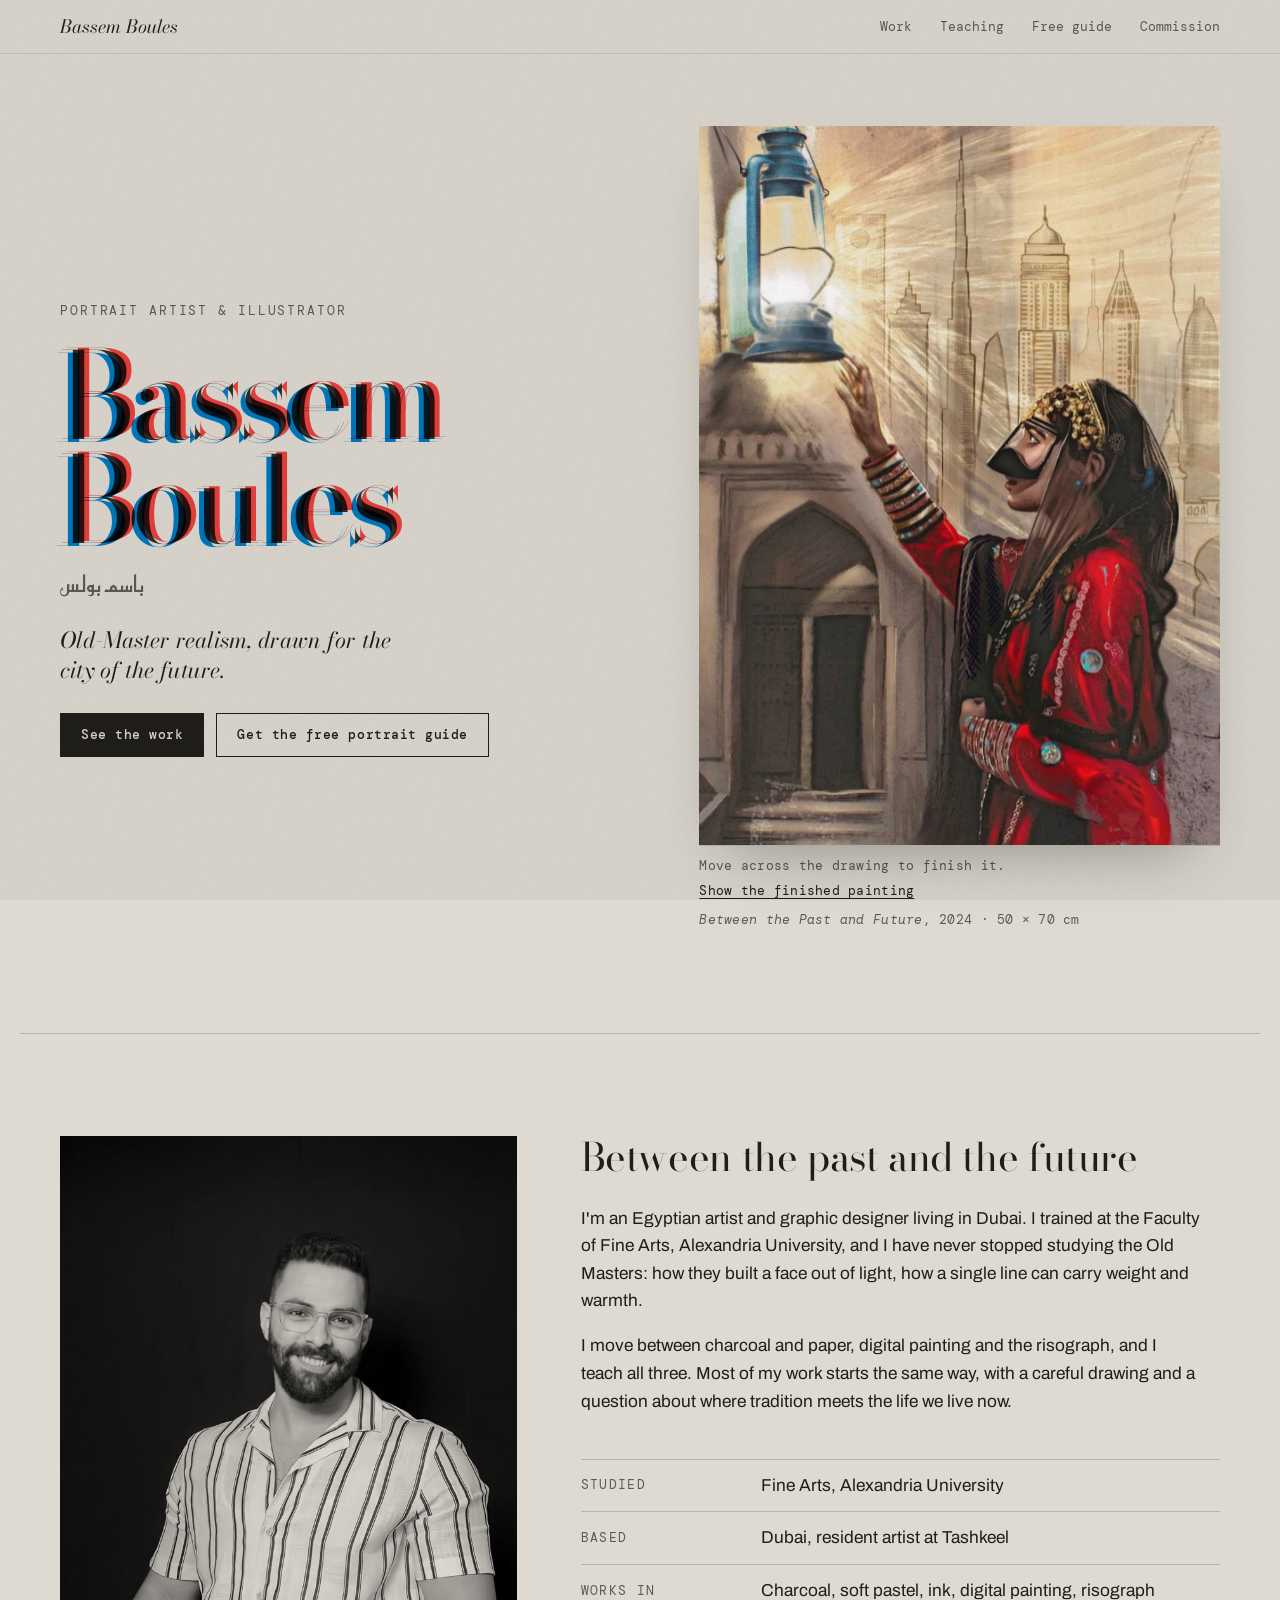
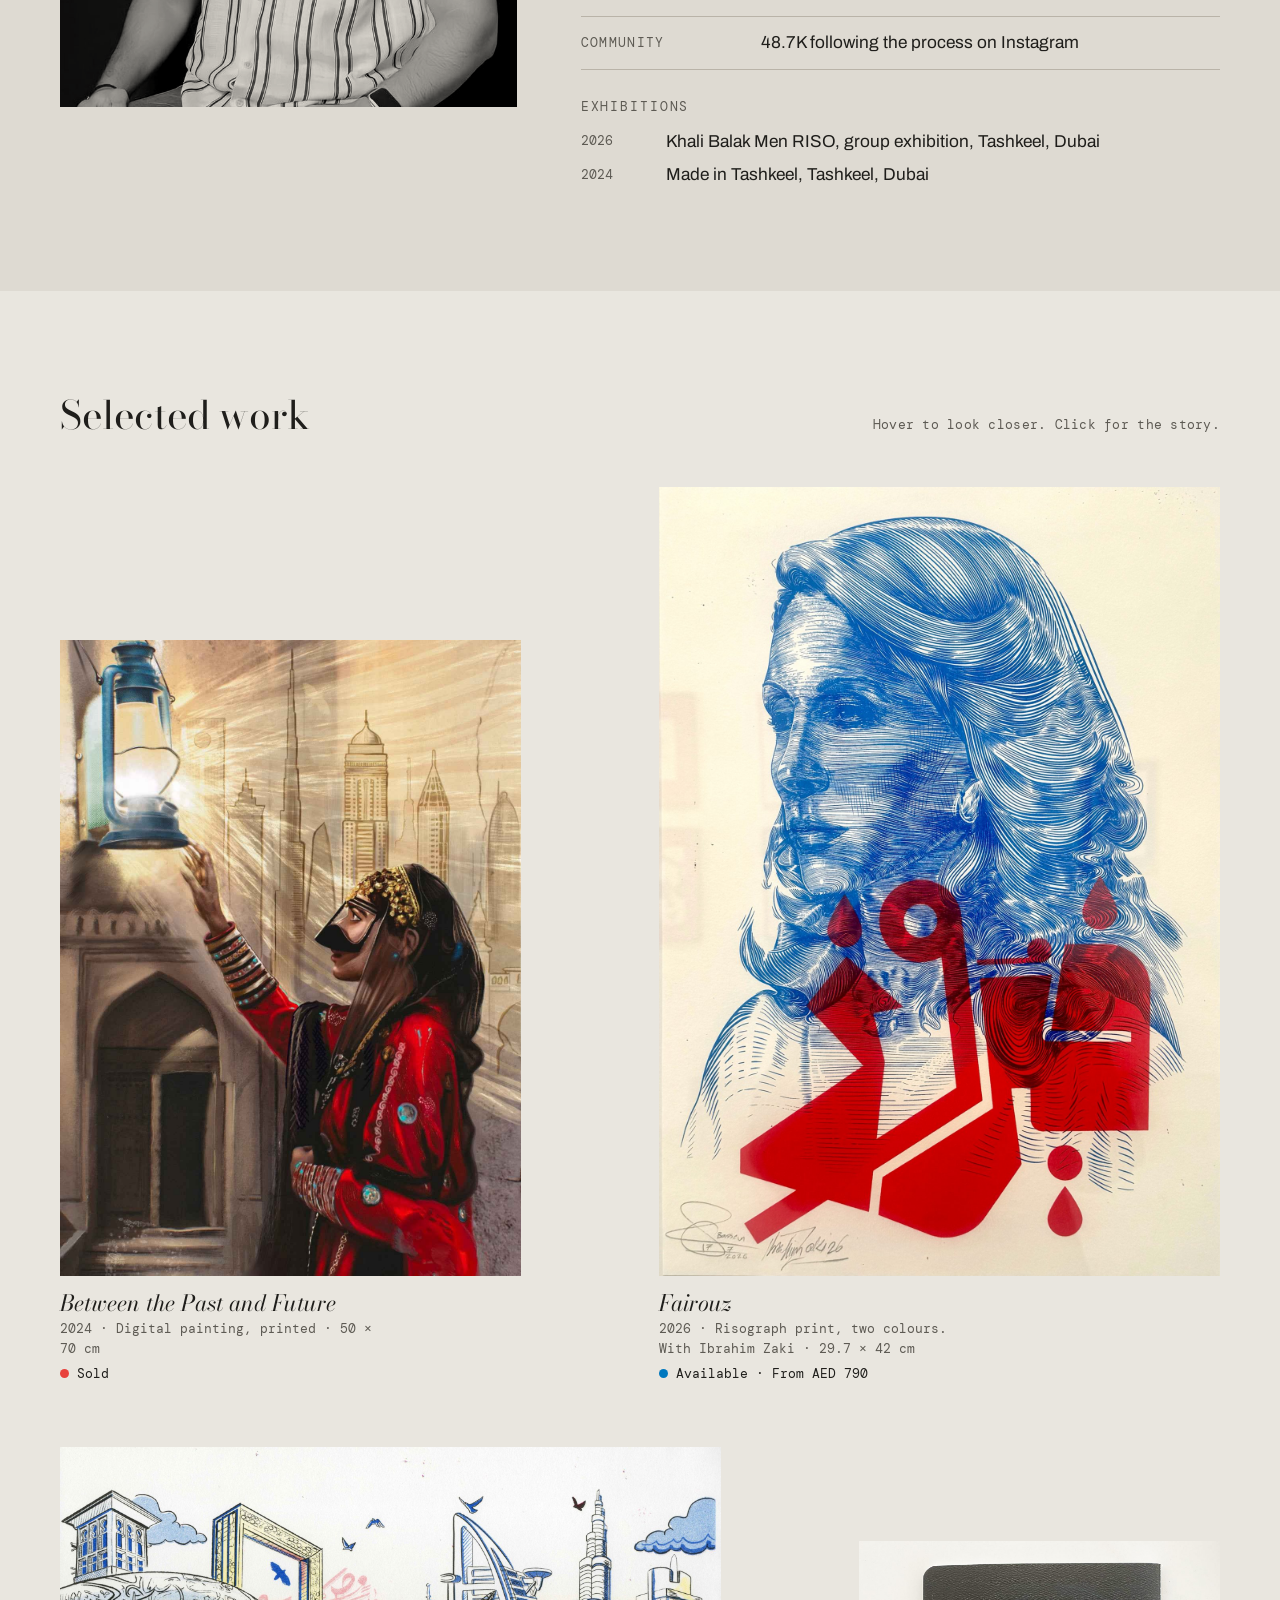
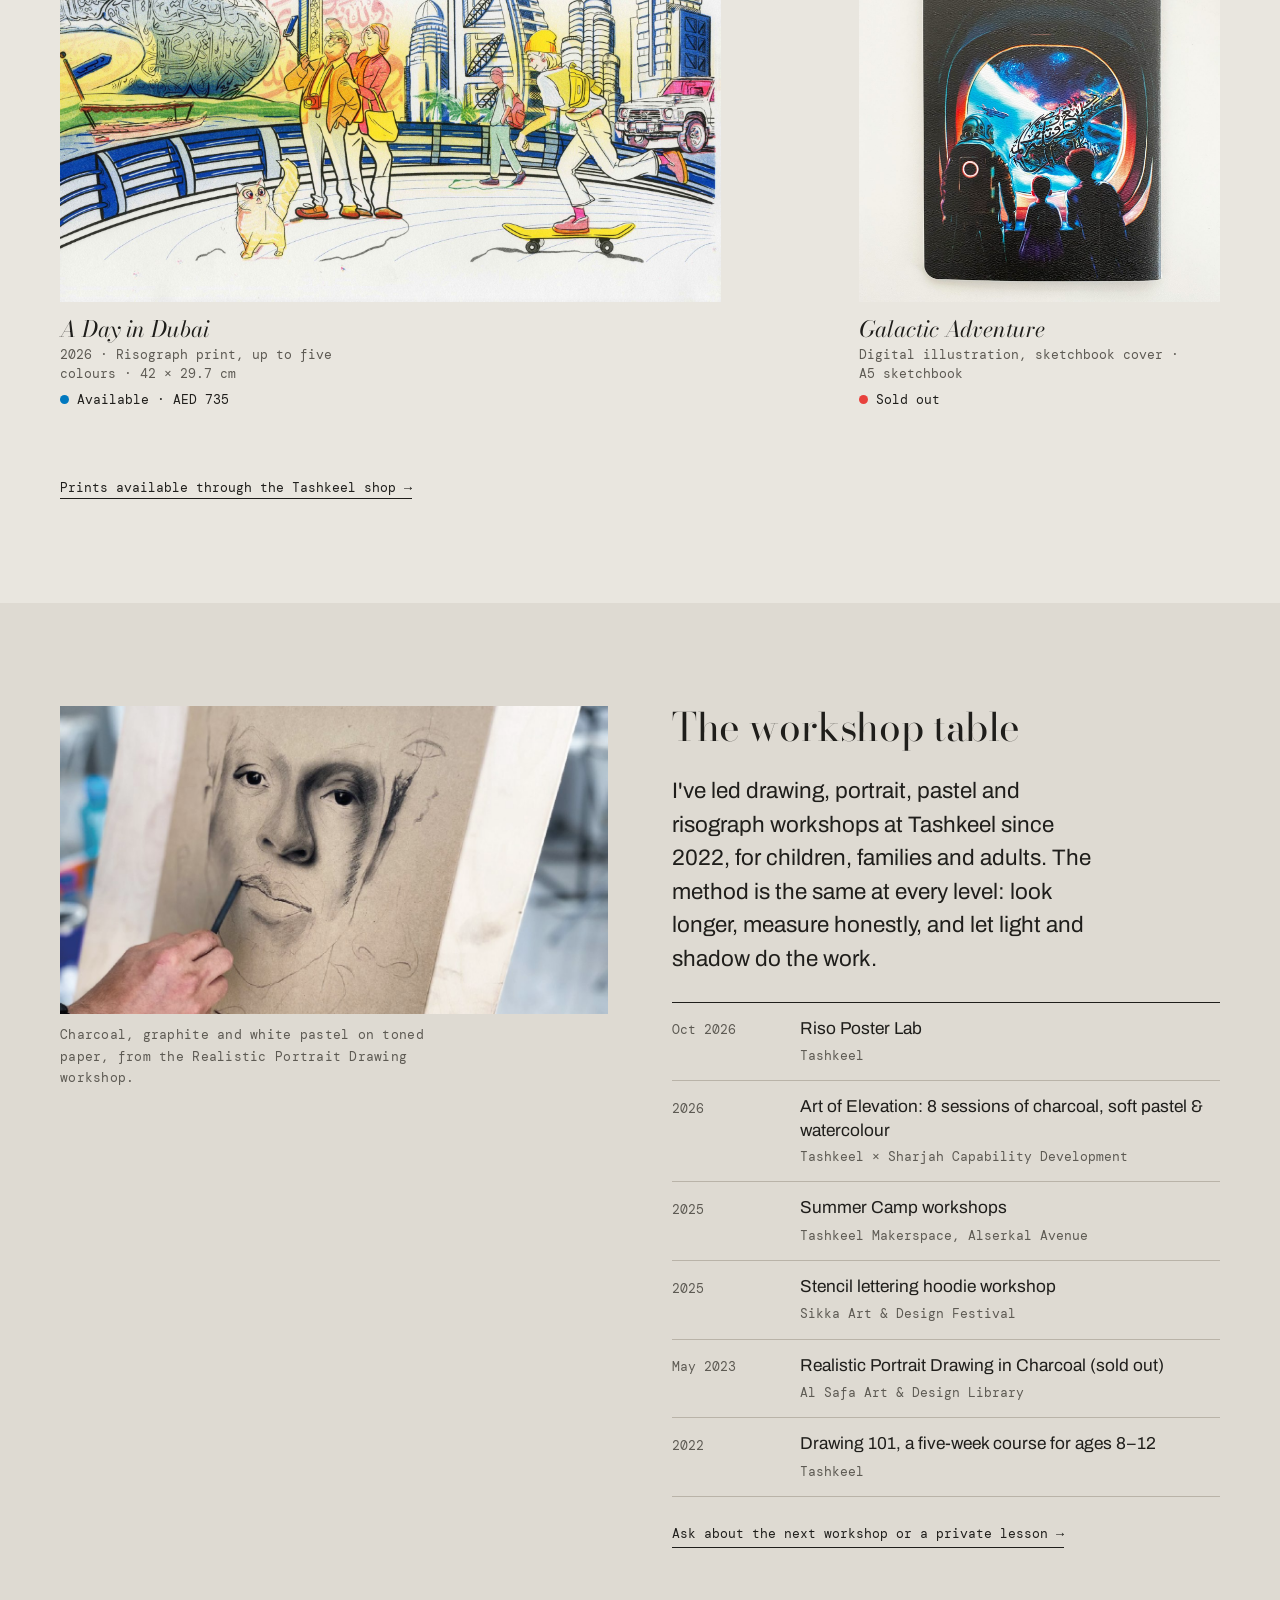
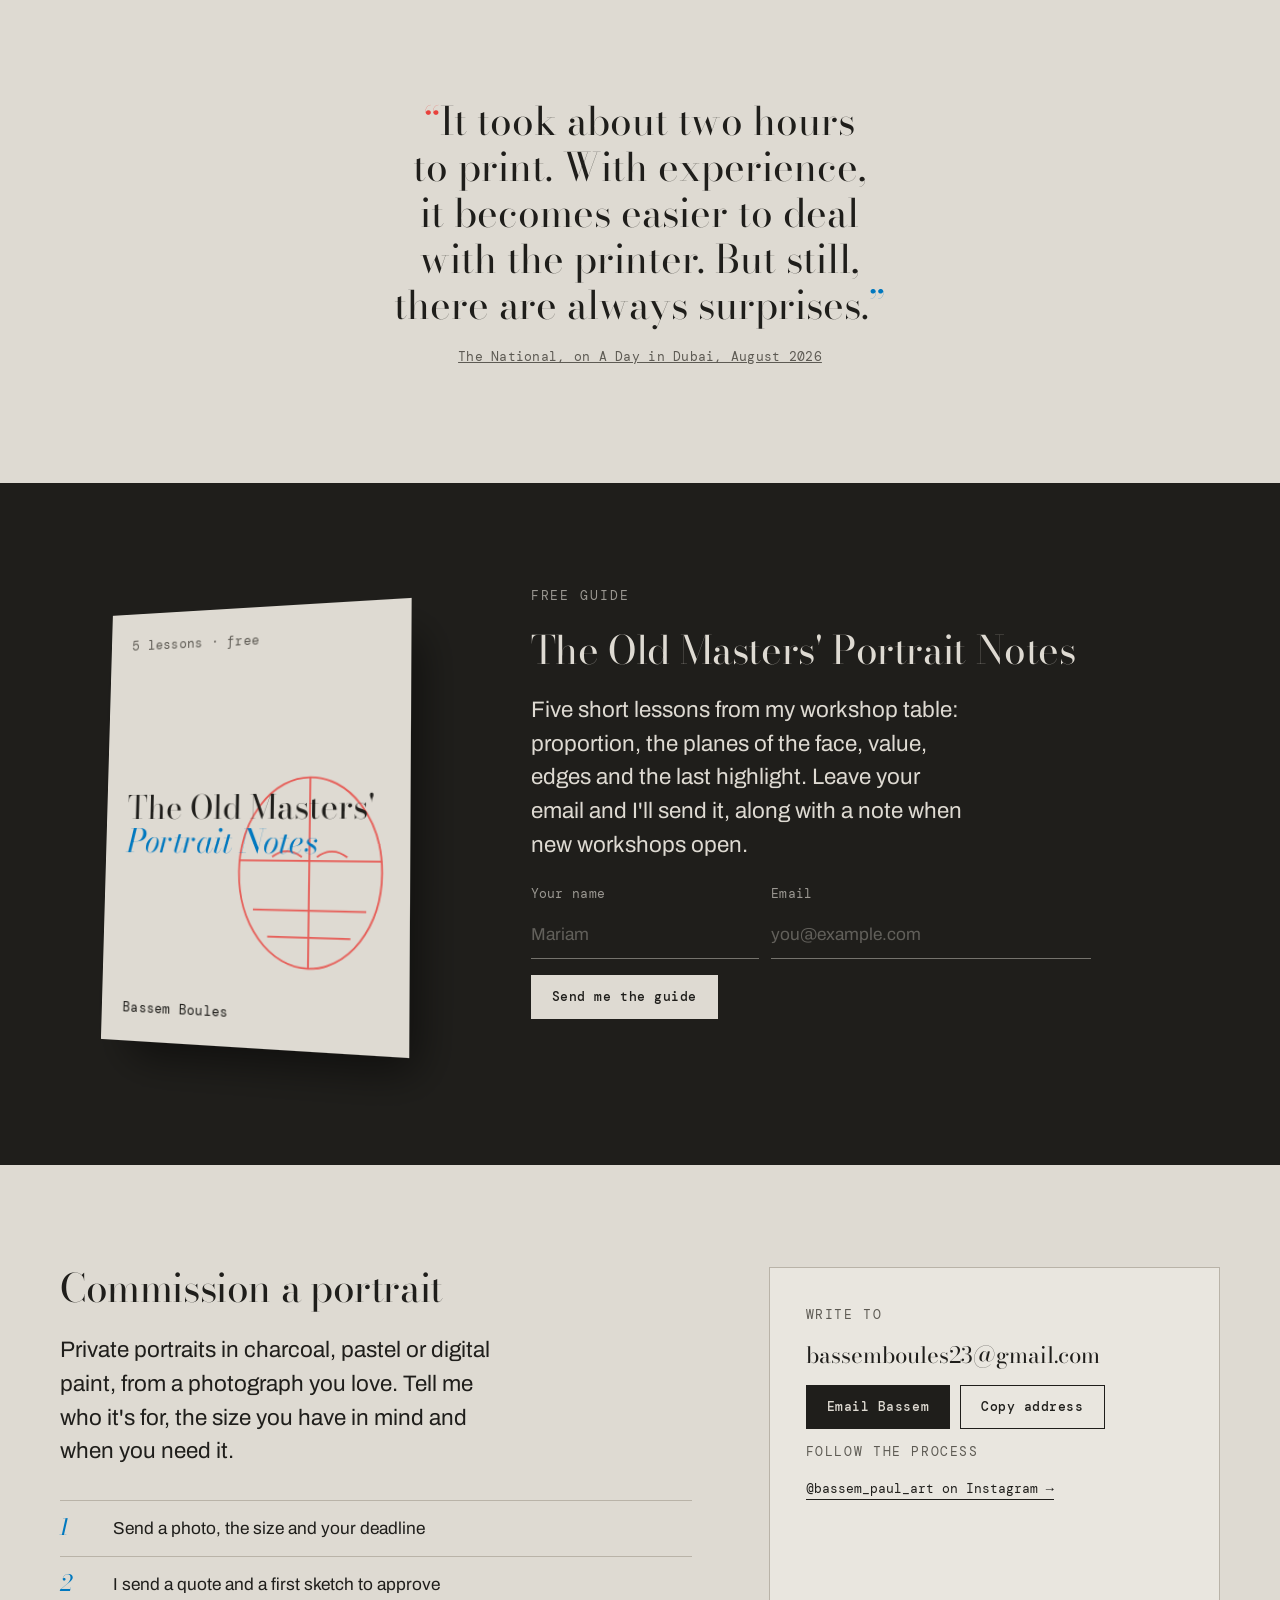
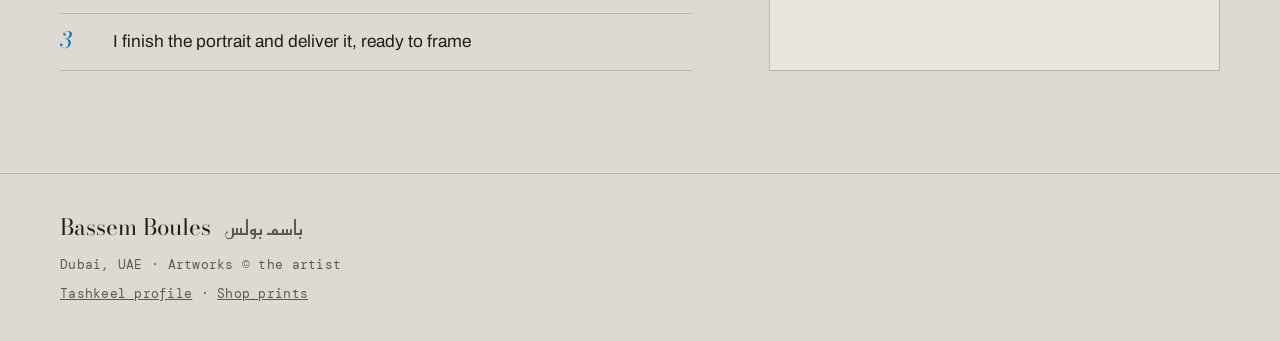
==== index.html @ 608a025c "Build Bassem Boules portfolio site Static portfolio, lead magnet and commissions site for the artist" ====
<!doctype html>
<html lang="en">
<head>
<meta charset="utf-8">
<meta name="viewport" content="width=device-width, initial-scale=1, viewport-fit=cover">
<title>Bassem Boules</title>
<meta name="claude:viewport-fit-sides" content="cover">
<meta name="description" content="Bassem Boules is an Egyptian portrait artist and illustrator in Dubai, working in charcoal, digital painting and risograph, and teaching at Tashkeel.">
<meta property="og:title" content="Bassem Boules, portrait artist & illustrator">
<meta property="og:description" content="Old-Master realism, drawn for the city of the future. Works, workshops, commissions and a free portrait guide.">
<meta property="og:image" content="assets/img/og.jpg">
<meta property="og:type" content="website">
<meta name="twitter:card" content="summary_large_image">
<link rel="icon" href="data:image/svg+xml,%3Csvg xmlns='http://www.w3.org/2000/svg' viewBox='0 0 32 32'%3E%3Ccircle cx='13' cy='16' r='9' fill='%230078bf' fill-opacity='.85'/%3E%3Ccircle cx='19' cy='16' r='9' fill='%23e8413c' fill-opacity='.85'/%3E%3C/svg%3E">
<link rel="preconnect" href="https://fonts.googleapis.com">
<link rel="preconnect" href="https://fonts.gstatic.com" crossorigin>
<link rel="stylesheet" href="https://fonts.googleapis.com/css2?family=Archivo:wght@400;500;600&family=Bodoni+Moda:ital,opsz,wght@0,6..96,400;0,6..96,500;1,6..96,400;1,6..96,500&family=DM+Mono:wght@400;500&family=Reem+Kufi:wght@500&display=swap">
<link rel="stylesheet" href="css/site.css">
</head>
<body>

<header class="bar">
  <div class="bar__in">
    <a class="bar__name" href="#top">Bassem Boules</a>
    <nav class="bar__nav" aria-label="Sections">
      <a href="#work">Work</a>
      <a href="#teaching">Teaching</a>
      <a href="#guide">Free guide</a>
      <a href="#contact">Commission</a>
    </nav>
  </div>
</header>

<main id="top">

  <!-- HERO: the drawing finishes itself under your hand -->
  <section class="hero wrap">
    <div class="hero__text">
      <p class="eyebrow" data-bind="tagline">Portrait artist &amp; illustrator</p>
      <h1 class="riso" id="riso-name">
        <span class="riso__layer riso__layer--blue" aria-hidden="true">Bassem<br>Boules</span>
        <span class="riso__layer riso__layer--red" aria-hidden="true">Bassem<br>Boules</span>
        <span class="riso__key">Bassem<br>Boules</span>
      </h1>
      <p class="hero__ar" lang="ar" dir="rtl" data-bind="nameArabic">باسم بولس</p>
      <p class="hero__line" data-bind="heroLine">Old-Master realism, drawn for the city of the future.</p>
      <div class="hero__actions">
        <a class="btn btn--ink" href="#work">See the work</a>
        <a class="btn btn--line" href="#guide">Get the free portrait guide</a>
      </div>
    </div>

    <figure class="hero__art">
      <div class="reveal" id="reveal">
        <img class="reveal__base" src="assets/img/hero-sketch.jpg" alt="Between the Past and Future by Bassem Boules: a woman in a red kandora reaches for a lantern in front of the Dubai skyline." width="1170" height="1614">
        <canvas class="reveal__canvas" id="reveal-canvas" aria-hidden="true"></canvas>
      </div>
      <figcaption class="hero__cap">
        <span class="mono" data-bind="heroNote">Move across the drawing to finish it.</span>
        <button class="linkbtn mono" id="reveal-toggle" type="button" aria-pressed="false">Show the finished painting</button>
      </figcaption>
      <p class="hero__label mono"><em>Between the Past and Future</em>, 2024 · 50 × 70 cm</p>
    </figure>
  </section>

  <!-- ABOUT -->
  <section class="about wrap" id="about">
    <div class="about__portrait">
      <img id="about-portrait" src="assets/img/bassem.jpg" alt="Portrait photograph of Bassem Boules" width="900" height="900" loading="lazy">
    </div>
    <div class="about__body">
      <h2 class="h2" id="about-title">Between the past and the future</h2>
      <div class="prose" id="about-text"></div>
      <dl class="facts" id="about-facts"></dl>
      <div class="shows" id="about-shows"></div>
    </div>
  </section>

  <!-- WORK: an exhibition wall with museum labels -->
  <section class="work" id="work">
    <div class="wrap">
      <div class="sechead">
        <h2 class="h2">Selected work</h2>
        <p class="sechead__note mono">Hover to look closer. Click for the story.</p>
      </div>
      <div class="wall" id="wall"></div>
      <p class="work__more"><a class="arrowlink" id="shop-link" href="https://shop.tashkeel.org/collections/bassem-boules" target="_blank" rel="noopener">Prints available through the Tashkeel shop</a></p>
    </div>
  </section>

  <!-- TEACHING -->
  <section class="teaching wrap" id="teaching">
    <figure class="teaching__img">
      <img id="teach-img" src="assets/img/charcoal-process.jpg" alt="Bassem's hand drawing a charcoal portrait on toned paper" width="1200" height="675" loading="lazy">
      <figcaption class="mono" id="teach-cap"></figcaption>
    </figure>
    <div class="teaching__body">
      <h2 class="h2" id="teach-title">The workshop table</h2>
      <p class="lede" id="teach-text"></p>
      <ol class="ledger" id="ledger" reversed></ol>
      <a class="arrowlink" id="teach-cta" href="#contact">Ask about the next workshop</a>
    </div>
  </section>

  <!-- PRESS -->
  <section class="press wrap" id="press"></section>

  <!-- LEAD MAGNET -->
  <section class="guide" id="guide">
    <div class="wrap guide__in">
      <div class="guide__cover" aria-hidden="true">
        <div class="cover">
          <span class="cover__eyebrow mono">5 lessons · free</span>
          <span class="cover__title">The Old Masters'<br><em>Portrait Notes</em></span>
          <span class="cover__by mono">Bassem Boules</span>
          <svg class="cover__face" viewBox="0 0 120 150" fill="none" stroke="currentColor" stroke-width="1">
            <ellipse cx="60" cy="72" rx="38" ry="50"/>
            <line x1="22" y1="66" x2="98" y2="66"/>
            <line x1="60" y1="22" x2="60" y2="122"/>
            <line x1="30" y1="92" x2="90" y2="92"/>
            <line x1="38" y1="106" x2="82" y2="106"/>
            <path d="M40 64 q8 -6 16 0 M64 64 q8 -6 16 0"/>
          </svg>
        </div>
      </div>
      <div class="guide__body">
        <p class="eyebrow" id="guide-eyebrow">Free guide</p>
        <h2 class="h2" id="guide-title">The Old Masters' Portrait Notes</h2>
        <p class="lede" id="guide-text"></p>
        <form class="form" id="guide-form" novalidate>
          <div class="form__row">
            <label class="field">
              <span class="field__label mono">Your name</span>
              <input id="lead-name" name="name" type="text" autocomplete="given-name" placeholder="Mariam">
            </label>
            <label class="field">
              <span class="field__label mono">Email</span>
              <input id="lead-email" name="email" type="email" autocomplete="email" required placeholder="you@example.com">
            </label>
          </div>
          <button class="btn btn--ink" id="guide-button" type="submit">Send me the guide</button>
          <p class="form__msg" id="guide-msg" role="status" aria-live="polite"></p>
        </form>
      </div>
    </div>
  </section>

  <!-- COMMISSION + CONTACT -->
  <section class="contact wrap" id="contact">
    <div class="contact__main">
      <h2 class="h2" id="com-title">Commission a portrait</h2>
      <p class="lede" id="com-text"></p>
      <ol class="steps" id="com-steps"></ol>
    </div>
    <div class="contact__card">
      <p class="mono contact__label">Write to</p>
      <p class="contact__email"><span id="email-text">bassemboules23@gmail.com</span></p>
      <div class="contact__actions">
        <a class="btn btn--ink" id="email-link" href="mailto:bassemboules23@gmail.com">Email Bassem</a>
        <button class="btn btn--line" id="copy-email" type="button">Copy address</button>
      </div>
      <p class="mono contact__label">Follow the process</p>
      <p><a class="arrowlink" id="ig-link" href="https://www.instagram.com/bassem_paul_art/" target="_blank" rel="noopener">@bassem_paul_art on Instagram</a></p>
    </div>
  </section>
</main>

<footer class="foot">
  <div class="wrap foot__in">
    <p class="foot__name"><span>Bassem Boules</span> <span lang="ar" dir="rtl" class="foot__ar" data-bind="nameArabic">باسم بولس</span></p>
    <p class="mono foot__meta"><span data-bind="location">Dubai, UAE</span> · Artworks © the artist</p>
    <p class="mono foot__links"><a id="foot-tashkeel" href="https://tashkeel.org/artists/bassem-boules" target="_blank" rel="noopener">Tashkeel profile</a> · <a id="foot-shop" href="https://shop.tashkeel.org/collections/bassem-boules" target="_blank" rel="noopener">Shop prints</a></p>
  </div>
</footer>

<!-- Artwork viewer -->
<dialog class="viewer" id="viewer" aria-labelledby="viewer-title">
  <div class="viewer__in">
    <div class="viewer__img"><img id="viewer-img" src="" alt=""></div>
    <div class="viewer__text">
      <button class="viewer__close mono" id="viewer-close" type="button" aria-label="Close">Close ✕</button>
      <h3 class="viewer__title" id="viewer-title"></h3>
      <p class="mono viewer__meta" id="viewer-meta"></p>
      <p class="viewer__story" id="viewer-story"></p>
      <p class="viewer__status mono" id="viewer-status"></p>
      <a class="btn btn--ink" id="viewer-link" href="#" target="_blank" rel="noopener">View at Tashkeel</a>
    </div>
  </div>
</dialog>

<div class="loupe" id="loupe" aria-hidden="true"></div>

<script src="js/site.js"></script>
</body>
</html>
---- css/site.css ----
/* Layout: one quiet column of toned paper; the hero drawing and the riso-printed name carry all the drama. */
:root {
  /* Toned grey drawing paper, charcoal, and two riso inks (Riso Blue + Bright Red) */
  --paper: #dedad2;
  --paper-2: #e9e6df;
  --paper-3: #cfcac0;
  --ink: #1f1e1b;
  --ink-soft: #5d5a53;
  --rule: #b9b3a8;
  --blue: #0078bf;
  --red: #e8413c;
  --ink-blend: multiply;

  --f-display: "Bodoni Moda", "Didot", "Bodoni 72", Georgia, serif;
  --f-body: "Archivo", "Helvetica Neue", Arial, sans-serif;
  --f-mono: "DM Mono", ui-monospace, "SFMono-Regular", Menlo, monospace;
  --f-arabic: "Reem Kufi", "Geeza Pro", "Noto Kufi Arabic", sans-serif;

  --s-1: clamp(0.78rem, 0.76rem + 0.1vw, 0.84rem);
  --s0: clamp(1rem, 0.97rem + 0.15vw, 1.08rem);
  --s1: clamp(1.2rem, 1.1rem + 0.4vw, 1.4rem);
  --s2: clamp(1.7rem, 1.4rem + 1.3vw, 2.5rem);
  --s3: clamp(3.4rem, 2rem + 6.8vw, 8.4rem);

  --max: 1240px;
  --grain: url("data:image/svg+xml,%3Csvg xmlns='http://www.w3.org/2000/svg' width='160' height='160'%3E%3Cfilter id='n'%3E%3CfeTurbulence type='fractalNoise' baseFrequency='.9' numOctaves='3' stitchTiles='stitch'/%3E%3CfeColorMatrix values='0 0 0 0 0 0 0 0 0 0 0 0 0 0 0 0 0 0 .5 0'/%3E%3C/filter%3E%3Crect width='100%25' height='100%25' filter='url(%23n)'/%3E%3C/svg%3E");
}
@media (prefers-color-scheme: dark) {
  :root:not([data-theme="light"]) {
    --paper: #1d1c1a; --paper-2: #262522; --paper-3: #302e2a;
    --ink: #ece7dd; --ink-soft: #a49e93; --rule: #45423c;
    --blue: #3f9fe0; --red: #ff5d52; --ink-blend: screen;
    color-scheme: dark;
  }
}
:root[data-theme="dark"] {
  --paper: #1d1c1a; --paper-2: #262522; --paper-3: #302e2a;
  --ink: #ece7dd; --ink-soft: #a49e93; --rule: #45423c;
  --blue: #3f9fe0; --red: #ff5d52; --ink-blend: screen;
  color-scheme: dark;
}

*, *::before, *::after { box-sizing: border-box; }
html { scroll-behavior: smooth; -webkit-text-size-adjust: 100%; }
@media (prefers-reduced-motion: reduce) { html { scroll-behavior: auto; } }
body {
  margin: 0;
  background: var(--paper);
  color: var(--ink);
  font: 400 var(--s0)/1.6 var(--f-body);
  overflow-x: hidden;
}
body::after { /* paper tooth */
  content: ""; position: fixed; inset: 0; pointer-events: none; z-index: 50;
  background-image: var(--grain); opacity: .16; mix-blend-mode: var(--ink-blend);
}
body::before {
  content: ""; position: fixed; inset: 0 0 auto; height: env(safe-area-inset-top, 0px);
  z-index: 10; background: var(--paper);
}
img { max-width: 100%; height: auto; display: block; }
a { color: inherit; }
:focus-visible { outline: 2px solid var(--blue); outline-offset: 3px; }

.wrap {
  max-width: var(--max); margin-inline: auto;
  padding-left: max(16px, env(safe-area-inset-left, 0px));
  padding-right: max(16px, env(safe-area-inset-right, 0px));
}
@media (min-width: 720px) {
  .wrap { padding-left: max(40px, env(safe-area-inset-left, 0px)); padding-right: max(40px, env(safe-area-inset-right, 0px)); }
}
.mono { font-family: var(--f-mono); font-size: var(--s-1); letter-spacing: .02em; }
.eyebrow { font-family: var(--f-mono); font-size: var(--s-1); text-transform: uppercase; letter-spacing: .14em; color: var(--ink-soft); margin: 0; }
.h2 { font-family: var(--f-display); font-weight: 400; font-size: var(--s2); line-height: 1.08; margin: 0; text-wrap: balance; letter-spacing: -.01em; }
.lede { font-size: var(--s1); line-height: 1.5; max-width: 34ch; margin: 0; text-wrap: pretty; }
.prose p { margin: 0 0 1em; max-width: 62ch; }

/* ---------- bar ---------- */
.bar {
  position: sticky; top: env(safe-area-inset-top, 0px); z-index: 20;
  background: color-mix(in srgb, var(--paper) 88%, transparent);
  backdrop-filter: blur(8px); -webkit-backdrop-filter: blur(8px);
  border-bottom: 1px solid color-mix(in srgb, var(--rule) 60%, transparent);
}
.bar__in {
  max-width: var(--max); margin-inline: auto; display: flex; align-items: center; justify-content: space-between; gap: 16px;
  padding-block: 12px;
  padding-left: max(16px, env(safe-area-inset-left, 0px)); padding-right: max(16px, env(safe-area-inset-right, 0px));
}
@media (min-width: 720px) { .bar__in { padding-left: max(40px, env(safe-area-inset-left, 0px)); padding-right: max(40px, env(safe-area-inset-right, 0px)); } }
.bar__name { font-family: var(--f-display); font-style: italic; font-size: 1.15rem; text-decoration: none; white-space: nowrap; }
.bar__nav { display: flex; gap: clamp(10px, 2.4vw, 28px); font-family: var(--f-mono); font-size: var(--s-1); }
.bar__nav a { text-decoration: none; color: var(--ink-soft); white-space: nowrap; }
.bar__nav a:hover { color: var(--ink); }
@media (max-width: 520px) { .bar__nav a:nth-child(2) { display: none; } .bar__name { font-size: 1rem; } }

/* ---------- buttons ---------- */
.btn {
  display: inline-flex; align-items: center; justify-content: center; gap: .5em;
  font: 500 var(--s-1)/1 var(--f-mono); letter-spacing: .04em; text-decoration: none;
  padding: 14px 20px; border-radius: 0; cursor: pointer; border: 1px solid var(--ink);
  transition: background .2s, color .2s, transform .2s;
}
.btn--ink { background: var(--ink); color: var(--paper); }
.btn--ink:hover { background: var(--blue); border-color: var(--blue); color: #fff; }
.btn--line { background: transparent; color: var(--ink); }
.btn--line:hover { background: var(--ink); color: var(--paper); }
.linkbtn { background: none; border: 0; padding: 0; color: var(--ink); text-decoration: underline; text-underline-offset: 3px; cursor: pointer; }
.arrowlink { font-family: var(--f-mono); font-size: var(--s-1); text-decoration: none; border-bottom: 1px solid currentColor; padding-bottom: 2px; }
.arrowlink::after { content: " →"; }
.arrowlink:hover { color: var(--blue); }

/* ---------- hero ---------- */
.hero {
  display: grid; gap: clamp(28px, 5vw, 72px);
  grid-template-columns: minmax(0, 1fr);
  padding-block: clamp(32px, 6vw, 72px) clamp(48px, 8vw, 110px);
  align-items: center;
}
@media (min-width: 900px) { .hero { grid-template-columns: minmax(0, 1.05fr) minmax(0, .95fr); } }
.hero__text { display: grid; gap: 22px; align-content: center; min-width: 0; }
.hero__line { font-family: var(--f-display); font-style: italic; font-size: var(--s1); line-height: 1.35; margin: 0; max-width: 24ch; }
.hero__ar { font-family: var(--f-arabic); font-size: var(--s1); color: var(--ink-soft); margin: -8px 0 0; justify-self: start; }
.hero__actions { display: flex; flex-wrap: wrap; gap: 12px; margin-top: 6px; }

/* The name, printed in three passes like a risograph: blue, red, then key black. */
.riso { position: relative; margin: 0; font-family: var(--f-display); font-weight: 400; font-size: var(--s3); line-height: .88; letter-spacing: -.035em; }
.riso__layer, .riso__key { display: block; }
.riso__layer { position: absolute; inset: 0; mix-blend-mode: var(--ink-blend); pointer-events: none; transition: transform .6s cubic-bezier(.2,.7,.2,1); }
.riso__layer--blue { color: var(--blue); transform: translate(var(--bx, -5px), var(--by, 3px)); }
.riso__layer--red { color: var(--red); transform: translate(var(--rx, 5px), var(--ry, -2px)); }
.riso__key { position: relative; color: var(--ink); mix-blend-mode: var(--ink-blend); opacity: .92; }
@media (prefers-reduced-motion: reduce) { .riso__layer { transition: none; } }

.hero__art { margin: 0; display: grid; gap: 10px; min-width: 0; }
.reveal {
  position: relative; aspect-ratio: 1170 / 1614; max-width: 100%;
  width: min(100%, calc(min(82vh, 760px) * 0.725)); justify-self: center; overflow: hidden;
  background: var(--paper-3);
  box-shadow: 0 1px 0 var(--rule), 0 30px 60px -30px rgba(0,0,0,.35);
  touch-action: pan-y; cursor: crosshair;
}
.reveal__base, .reveal__canvas { position: absolute; inset: 0; width: 100%; height: 100%; }
.reveal__base { object-fit: cover; }
.hero__cap { display: flex; flex-wrap: wrap; justify-content: space-between; gap: 6px 16px; color: var(--ink-soft); }
.hero__label { margin: 0; color: var(--ink-soft); }

/* ---------- about ---------- */
.about {
  display: grid; gap: clamp(28px, 5vw, 80px); grid-template-columns: minmax(0, 1fr);
  padding-block: clamp(48px, 8vw, 120px); border-top: 1px solid var(--rule);
}
@media (min-width: 860px) { .about { grid-template-columns: minmax(0, 5fr) minmax(0, 7fr); align-items: start; } }
.about__portrait img { width: 100%; aspect-ratio: 4/5; object-fit: cover; object-position: center 30%; filter: grayscale(1) contrast(1.05); mix-blend-mode: var(--ink-blend); }
.about__body { display: grid; gap: 26px; min-width: 0; }
.facts { display: grid; grid-template-columns: minmax(0, 1fr); margin: 0; border-top: 1px solid var(--rule); }
.facts > div { display: grid; grid-template-columns: 9.5em minmax(0, 1fr); gap: 16px; padding-block: 12px; border-bottom: 1px solid var(--rule); }
.facts dt { font-family: var(--f-mono); font-size: var(--s-1); color: var(--ink-soft); text-transform: uppercase; letter-spacing: .1em; padding-top: .2em; }
.facts dd { margin: 0; }
.shows { display: grid; gap: 10px; }
.shows:empty { display: none; }
.shows__list { list-style: none; margin: 0; padding: 0; display: grid; gap: 6px; }
.shows__list li { display: grid; grid-template-columns: 4em minmax(0, 1fr); gap: 16px; }
@media (max-width: 460px) { .facts > div { grid-template-columns: minmax(0, 1fr); gap: 2px; } }

/* ---------- work wall ---------- */
.work { background: var(--paper-2); padding-block: clamp(56px, 8vw, 120px); }
.sechead { display: flex; flex-wrap: wrap; justify-content: space-between; align-items: baseline; gap: 8px 24px; margin-bottom: clamp(28px, 4vw, 56px); }
.sechead__note { color: var(--ink-soft); margin: 0; }
.wall { display: grid; gap: clamp(36px, 5vw, 64px) clamp(20px, 3vw, 44px); grid-template-columns: minmax(0, 1fr); align-items: end; }
@media (min-width: 760px) {
  .wall { grid-template-columns: repeat(12, minmax(0, 1fr)); }
  .piece:nth-child(4n+1) { grid-column: 1 / span 5; }
  .piece:nth-child(4n+2) { grid-column: 7 / span 6; }
  .piece:nth-child(4n+3) { grid-column: 1 / span 7; }
  .piece:nth-child(4n+4) { grid-column: 9 / span 4; }
}
.piece { margin: 0; display: grid; gap: 14px; min-width: 0; }
.piece__frame {
  display: block; padding: 0; border: 0; background: none; cursor: zoom-in; width: 100%;
  position: relative; overflow: hidden;
}
.piece__frame img { width: 100%; transition: transform .8s cubic-bezier(.2,.7,.2,1); box-shadow: 0 24px 40px -28px rgba(0,0,0,.45); }
.piece__frame:hover img { transform: scale(1.015); }
.label { display: grid; gap: 2px; font-size: var(--s-1); line-height: 1.45; max-width: 40ch; }
.label__title { font-family: var(--f-display); font-style: italic; font-size: var(--s1); line-height: 1.2; }
.label__meta { font-family: var(--f-mono); color: var(--ink-soft); }
.label__status { font-family: var(--f-mono); display: inline-flex; align-items: center; gap: 8px; margin-top: 4px; }
.label__status::before { content: ""; width: 9px; height: 9px; border-radius: 50%; background: var(--blue); }
.label__status.is-sold::before { background: var(--red); }
.work__more { margin: clamp(36px, 5vw, 64px) 0 0; }

.loupe {
  position: fixed; left: 0; top: 0; width: 170px; height: 170px; border-radius: 50%;
  pointer-events: none; z-index: 40; opacity: 0; transform: translate(-50%, -50%) scale(.6);
  transition: opacity .2s, transform .25s cubic-bezier(.2,.7,.2,1);
  border: 1px solid var(--ink); background-repeat: no-repeat; background-color: var(--paper);
  box-shadow: 0 18px 40px -10px rgba(0,0,0,.45);
}
.loupe.is-on { opacity: 1; transform: translate(-50%, -50%) scale(1); }

/* ---------- teaching ---------- */
.teaching { display: grid; gap: clamp(28px, 5vw, 72px); grid-template-columns: minmax(0, 1fr); padding-block: clamp(56px, 8vw, 120px); }
@media (min-width: 900px) { .teaching { grid-template-columns: minmax(0, 6fr) minmax(0, 6fr); align-items: start; } .teaching__img { position: sticky; top: 90px; } }
.teaching__img { margin: 0; display: grid; gap: 10px; }
.teaching__img img { width: 100%; filter: saturate(.85); }
.teaching__img figcaption { color: var(--ink-soft); max-width: 50ch; }
.teaching__body { display: grid; gap: 26px; min-width: 0; justify-items: start; }
.ledger { list-style: none; margin: 0; padding: 0; width: 100%; border-top: 1px solid var(--ink); }
.ledger li { display: grid; grid-template-columns: 6.5em minmax(0, 1fr); gap: 4px 16px; padding-block: 14px; border-bottom: 1px solid var(--rule); }
.ledger__date { font-family: var(--f-mono); font-size: var(--s-1); color: var(--ink-soft); padding-top: .2em; font-variant-numeric: tabular-nums; }
.ledger__title { line-height: 1.35; }
.ledger__place { grid-column: 2; font-family: var(--f-mono); font-size: var(--s-1); color: var(--ink-soft); }

/* ---------- press ---------- */
.press { padding-block: clamp(24px, 4vw, 48px) clamp(64px, 9vw, 130px); display: grid; gap: 48px; }
.press:empty { display: none; }
.quote { margin: 0; display: grid; gap: 18px; max-width: 30em; margin-inline: auto; text-align: center; justify-items: center; }
.quote blockquote { margin: 0; font-family: var(--f-display); font-size: var(--s2); line-height: 1.18; text-wrap: balance; }
.quote blockquote::before { content: "“"; color: var(--red); }
.quote blockquote::after { content: "”"; color: var(--blue); }
.quote figcaption { color: var(--ink-soft); }

/* ---------- guide (lead magnet) ---------- */
.guide { background: var(--ink); color: var(--paper); padding-block: clamp(56px, 8vw, 120px); }
.guide__in { display: grid; gap: clamp(36px, 6vw, 90px); grid-template-columns: minmax(0, 1fr); align-items: center; }
@media (min-width: 860px) { .guide__in { grid-template-columns: minmax(0, 4fr) minmax(0, 7fr); } }
.guide .eyebrow { color: color-mix(in srgb, var(--paper) 65%, var(--ink)); }
.guide__body { display: grid; gap: 22px; min-width: 0; }
.guide__cover { justify-self: center; perspective: 900px; width: min(300px, 78vw); }
.cover {
  position: relative; display: grid; align-content: space-between; gap: 18px;
  aspect-ratio: 210 / 297; padding: 22px; background: var(--paper); color: var(--ink);
  transform: rotateY(-14deg) rotateX(4deg); transform-origin: left center;
  box-shadow: 18px 24px 40px -12px rgba(0,0,0,.55); transition: transform .8s cubic-bezier(.2,.7,.2,1);
  overflow: hidden;
}
.guide__cover:hover .cover { transform: rotateY(-4deg) rotateX(1deg); }
.cover__eyebrow { color: var(--ink-soft); }
.cover__title { font-family: var(--f-display); font-size: clamp(1.5rem, 1.1rem + 1.4vw, 2rem); line-height: 1.05; position: relative; z-index: 1; }
.cover__title em { color: var(--blue); }
.cover__by { position: relative; z-index: 1; }
.cover__face { position: absolute; right: -14px; bottom: 26px; width: 72%; color: var(--red); opacity: .8; }

.form { display: grid; gap: 16px; justify-items: start; max-width: 560px; }
.form__row { display: grid; gap: 12px; grid-template-columns: minmax(0, 1fr); width: 100%; }
@media (min-width: 560px) { .form__row { grid-template-columns: minmax(0, 1fr) minmax(0, 1.4fr); } }
.field { display: grid; gap: 6px; min-width: 0; }
.field__label { color: color-mix(in srgb, var(--paper) 65%, var(--ink)); }
.field input {
  font: inherit; color: var(--paper); background: transparent; width: 100%;
  border: 0; border-bottom: 1px solid color-mix(in srgb, var(--paper) 45%, var(--ink)); padding: 10px 0; border-radius: 0;
}
.field input::placeholder { color: color-mix(in srgb, var(--paper) 35%, var(--ink)); }
.field input:focus { outline: none; border-bottom-color: var(--paper); }
.guide .btn--ink { background: var(--paper); color: var(--ink); border-color: var(--paper); }
.guide .btn--ink:hover { background: var(--blue); border-color: var(--blue); color: #fff; }
.form__msg { margin: 0; min-height: 1.6em; max-width: 52ch; }
.form__msg a { color: var(--paper); }
.form__msg.is-error { color: var(--red); }

/* ---------- contact ---------- */
.contact { display: grid; gap: clamp(36px, 6vw, 90px); grid-template-columns: minmax(0, 1fr); padding-block: clamp(56px, 8vw, 120px); }
@media (min-width: 860px) { .contact { grid-template-columns: minmax(0, 7fr) minmax(0, 5fr); } }
.contact__main { display: grid; gap: 24px; align-content: start; min-width: 0; }
.steps { list-style: none; counter-reset: s; margin: 8px 0 0; padding: 0; display: grid; gap: 0; border-top: 1px solid var(--rule); }
.steps li { counter-increment: s; display: grid; grid-template-columns: 2.4em minmax(0, 1fr); gap: 12px; padding-block: 14px; border-bottom: 1px solid var(--rule); }
.steps li::before { content: counter(s); font-family: var(--f-display); font-style: italic; font-size: 1.3em; line-height: 1.1; color: var(--blue); }
.contact__card { display: grid; gap: 12px; align-content: start; padding: clamp(22px, 3vw, 36px); background: var(--paper-2); border: 1px solid var(--rule); min-width: 0; }
.contact__label { margin: 8px 0 0; color: var(--ink-soft); text-transform: uppercase; letter-spacing: .12em; }
.contact__email { margin: 0; font-family: var(--f-display); font-size: var(--s1); overflow-wrap: anywhere; user-select: all; }
.contact__actions { display: flex; flex-wrap: wrap; gap: 10px; }
.contact__card p { margin: 0; }

/* ---------- footer ---------- */
.foot { border-top: 1px solid var(--rule); padding-block: 36px calc(36px + env(safe-area-inset-bottom, 0px)); }
.foot__in { display: grid; gap: 8px; }
.foot__name { margin: 0; font-family: var(--f-display); font-size: var(--s1); display: flex; flex-wrap: wrap; gap: 4px 14px; align-items: baseline; }
.foot__ar { font-family: var(--f-arabic); color: var(--ink-soft); font-size: .9em; }
.foot__meta, .foot__links { margin: 0; color: var(--ink-soft); }

/* ---------- viewer ---------- */
.viewer { border: 0; padding: 0; max-width: min(1100px, 94vw); width: 100%; max-height: 92vh; background: var(--paper); color: var(--ink); box-shadow: 0 40px 80px -20px rgba(0,0,0,.6); }
.viewer::backdrop { background: color-mix(in srgb, var(--ink) 70%, transparent); backdrop-filter: blur(4px); }
.viewer__in { display: grid; grid-template-columns: minmax(0, 1fr); max-height: 92vh; overflow: auto; }
@media (min-width: 820px) { .viewer__in { grid-template-columns: minmax(0, 1.4fr) minmax(0, 1fr); } }
.viewer__img { background: var(--paper-3); display: grid; place-items: center; padding: clamp(16px, 3vw, 36px); min-width: 0; }
.viewer__img img { max-height: 78vh; width: auto; }
.viewer__text { padding: clamp(20px, 3vw, 40px); display: grid; gap: 14px; align-content: start; justify-items: start; min-width: 0; }
.viewer__close { justify-self: end; background: none; border: 0; color: var(--ink-soft); cursor: pointer; padding: 4px 0; }
.viewer__title { margin: 0; font-family: var(--f-display); font-style: italic; font-weight: 400; font-size: var(--s2); line-height: 1.1; }
.viewer__meta, .viewer__status { margin: 0; color: var(--ink-soft); }
.viewer__story { margin: 0; max-width: 46ch; }

/* gentle arrival */
@media (prefers-reduced-motion: no-preference) {
  .hero__text > * { animation: rise .9s cubic-bezier(.2,.7,.2,1) both; }
  .hero__text > *:nth-child(2) { animation-delay: .08s; }
  .hero__text > *:nth-child(3) { animation-delay: .16s; }
  .hero__text > *:nth-child(4) { animation-delay: .24s; }
  .hero__text > *:nth-child(5) { animation-delay: .32s; }
  @keyframes rise { from { transform: translateY(14px); opacity: .001; } }
}
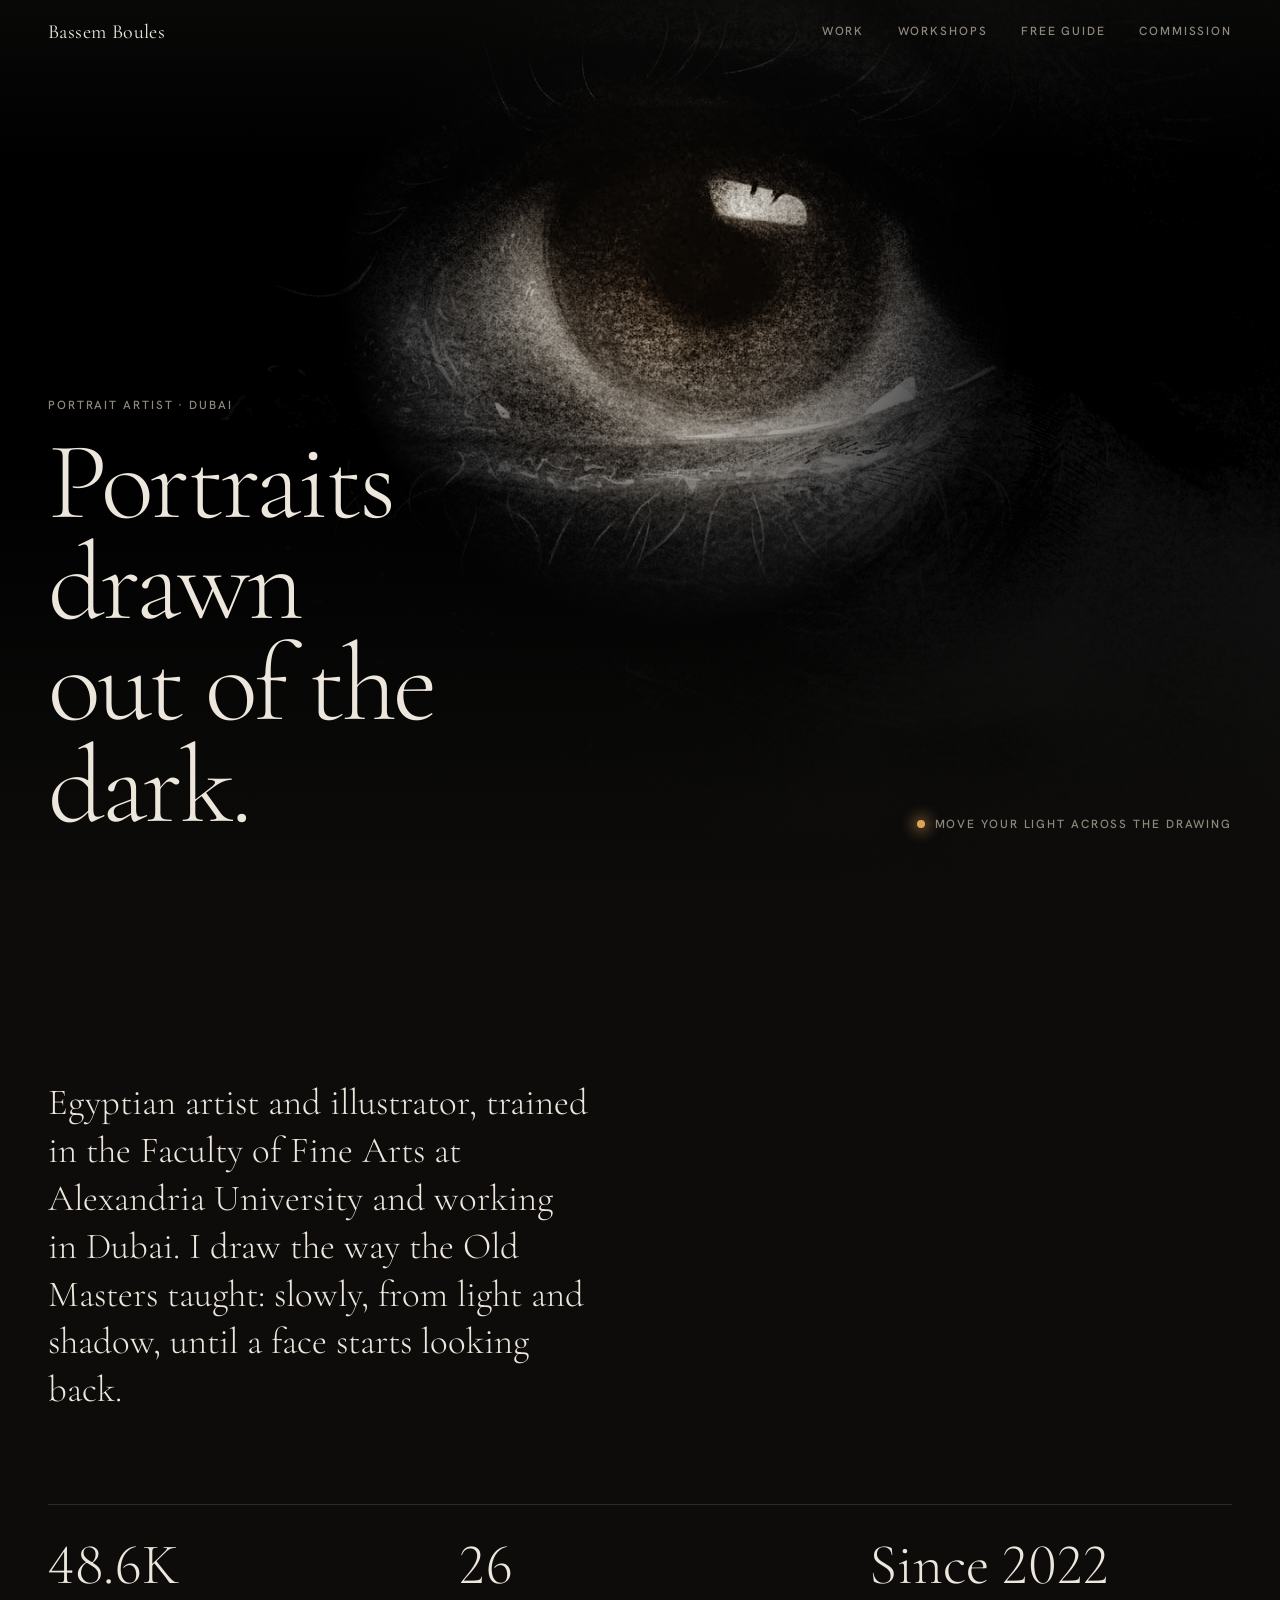
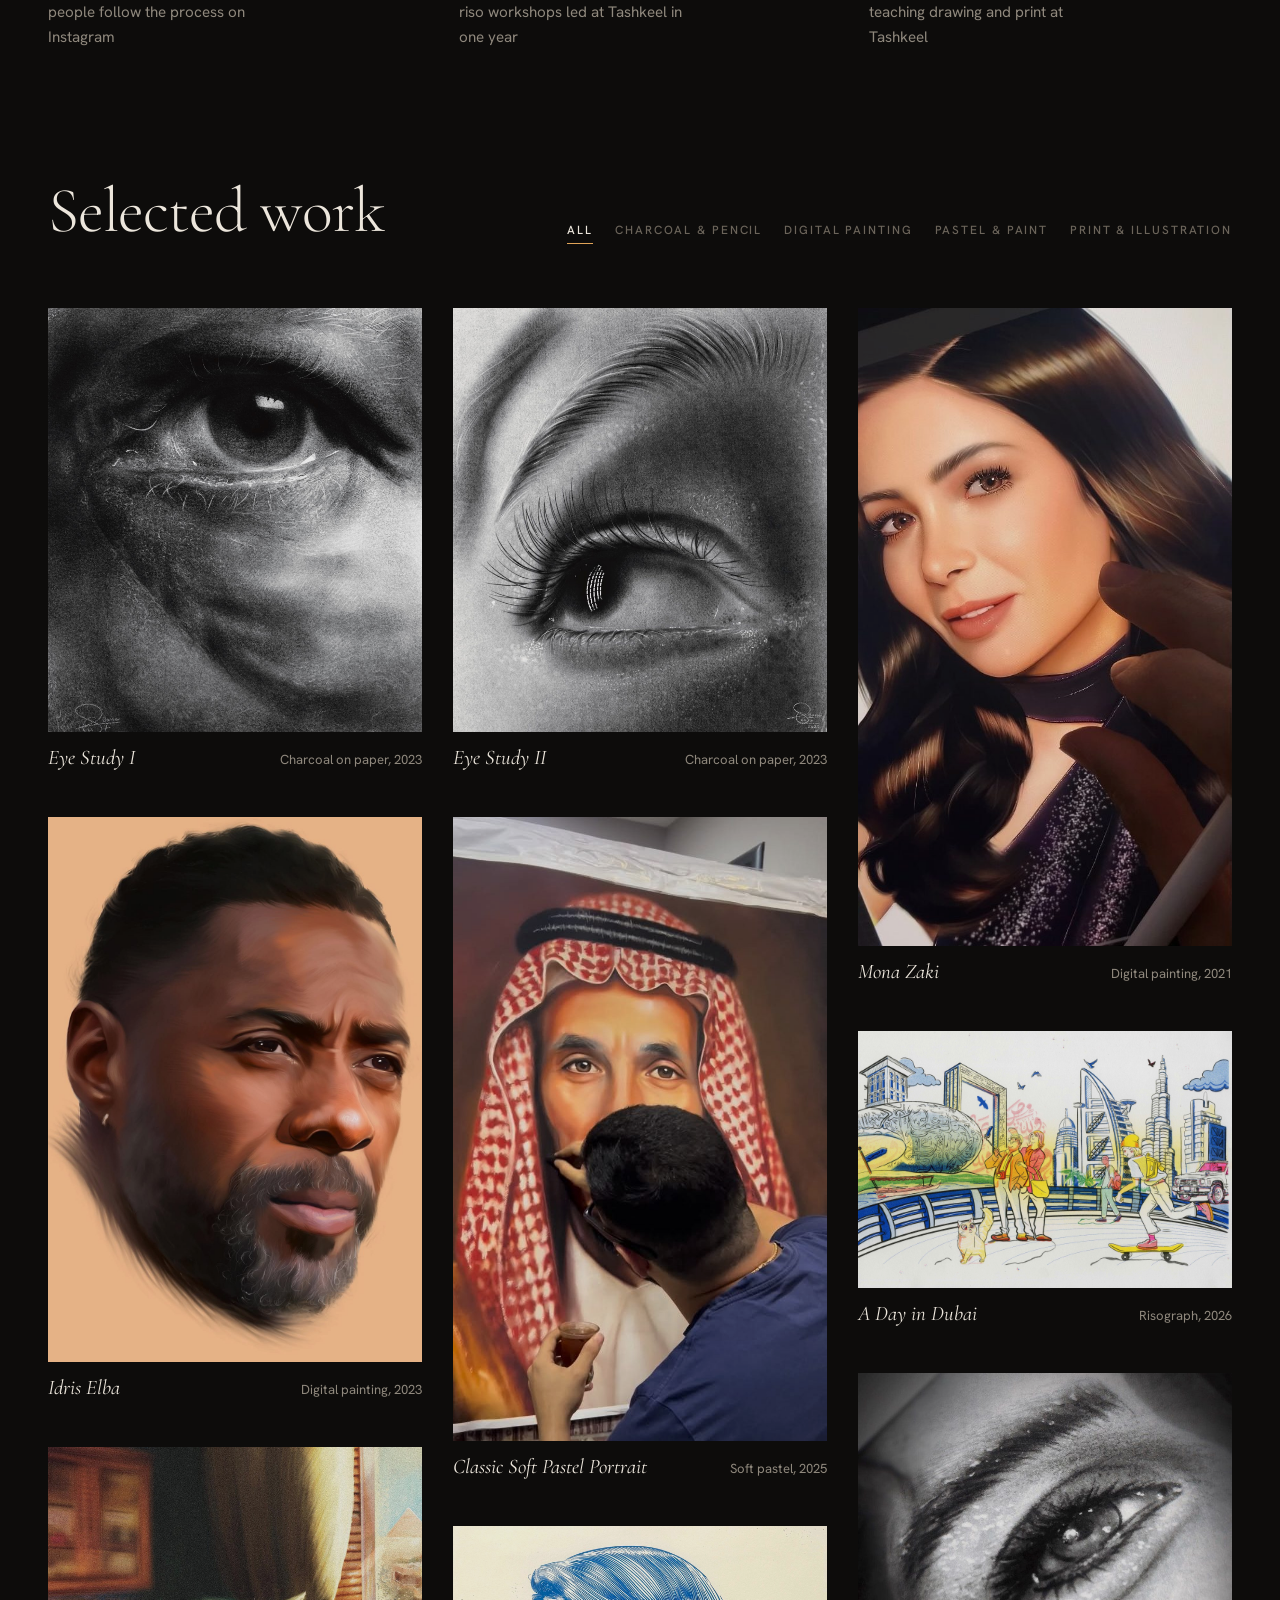
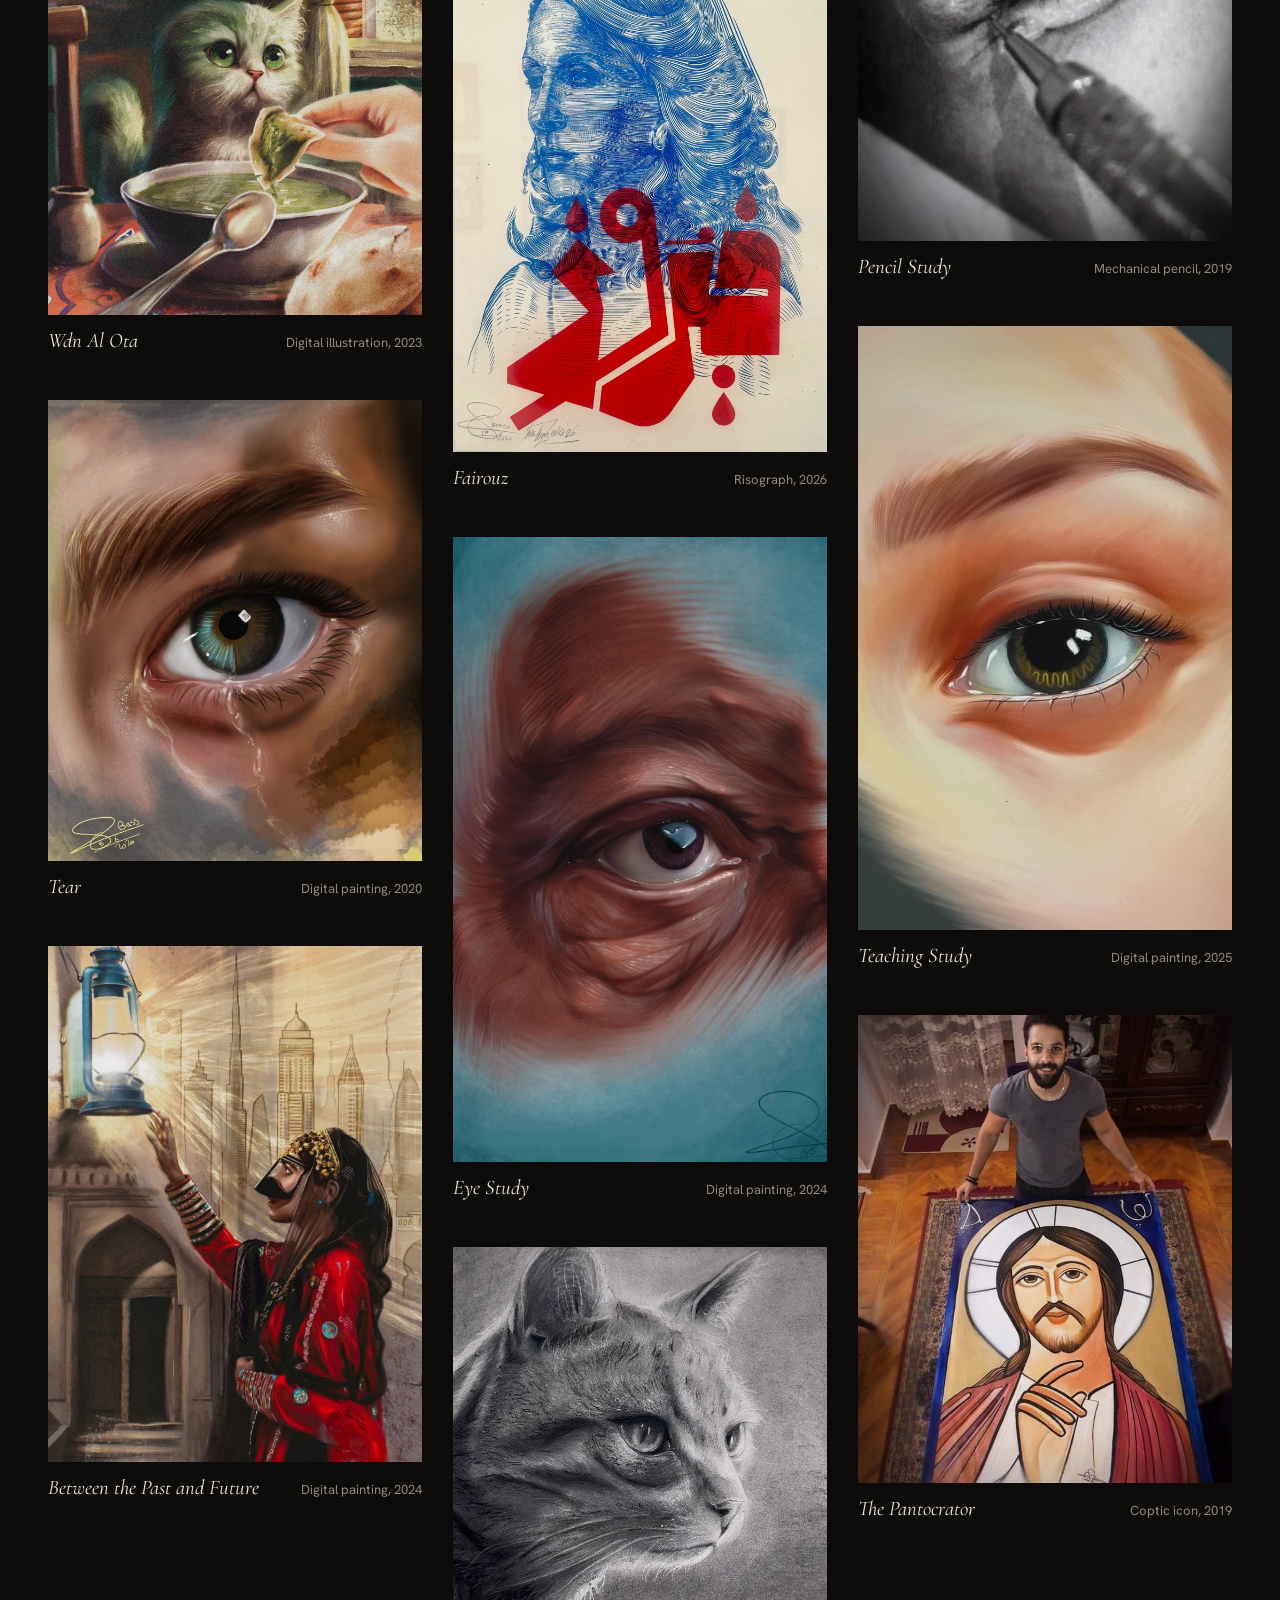
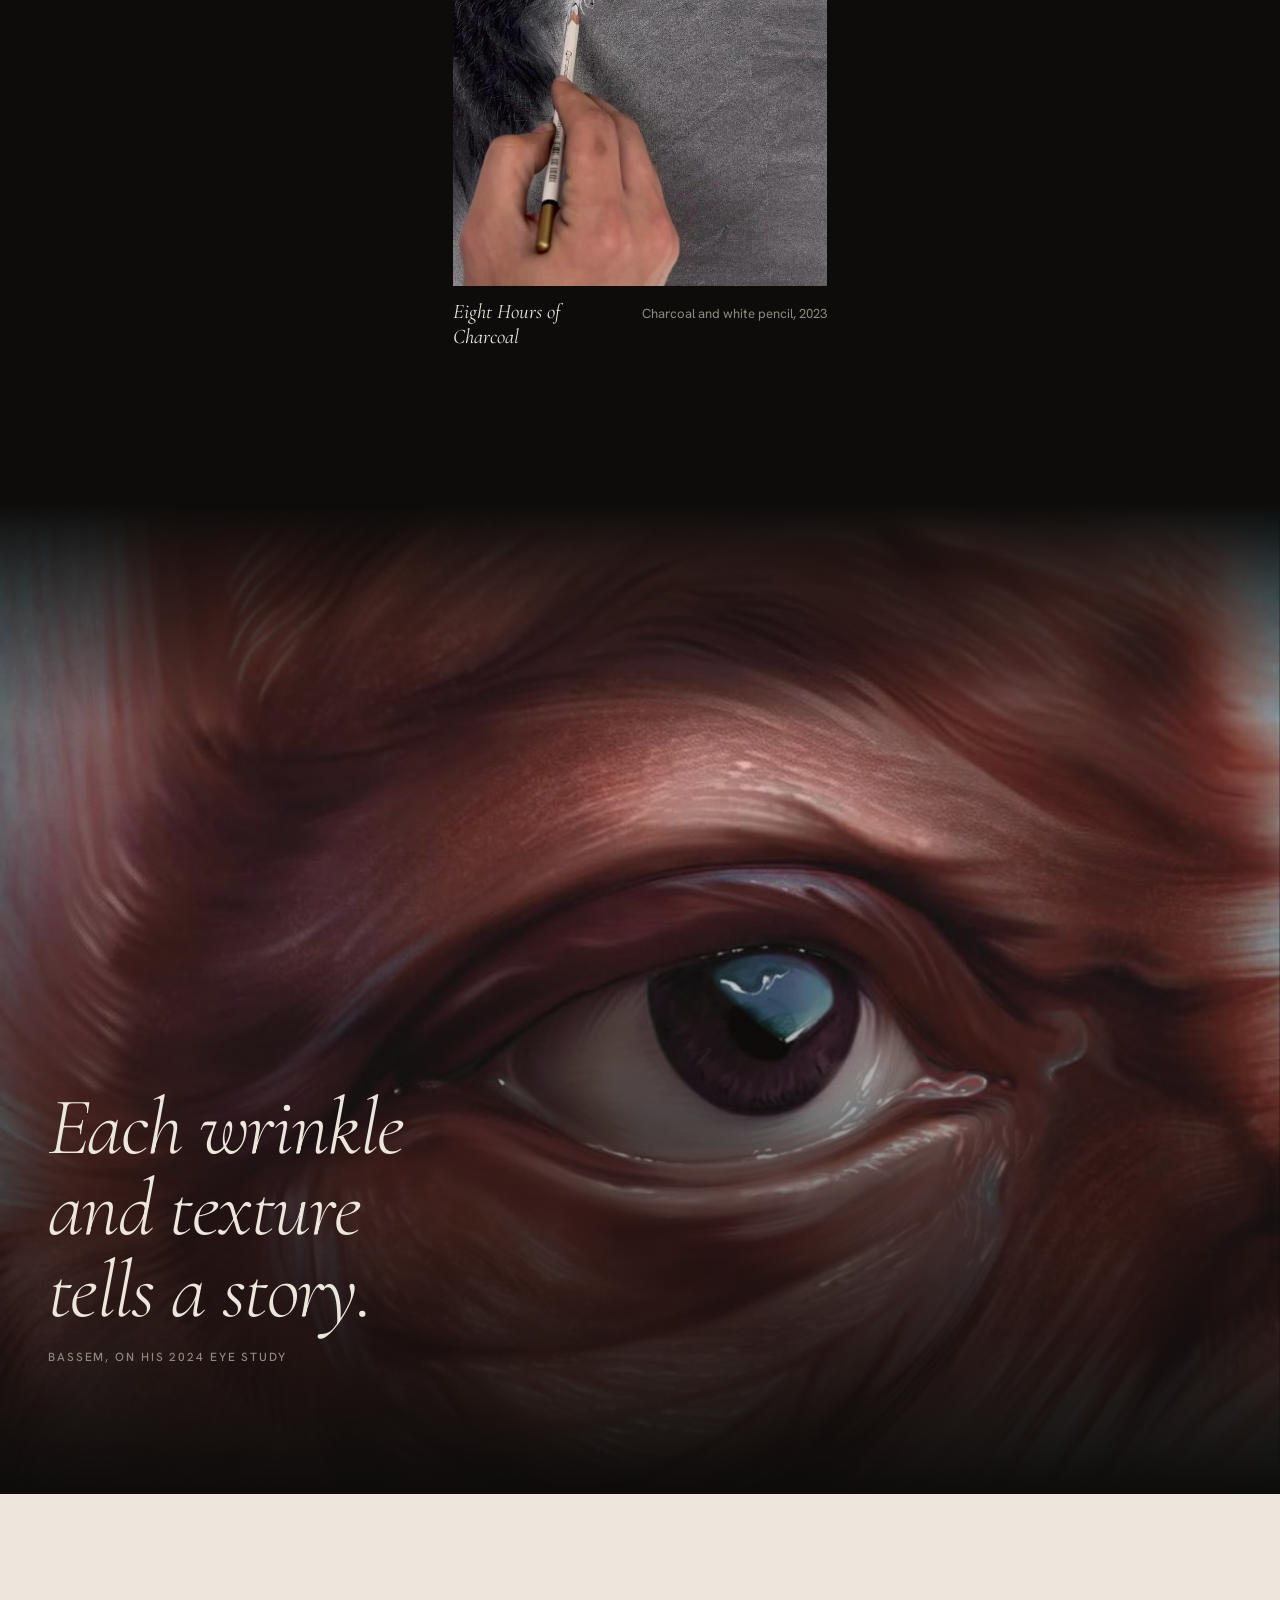
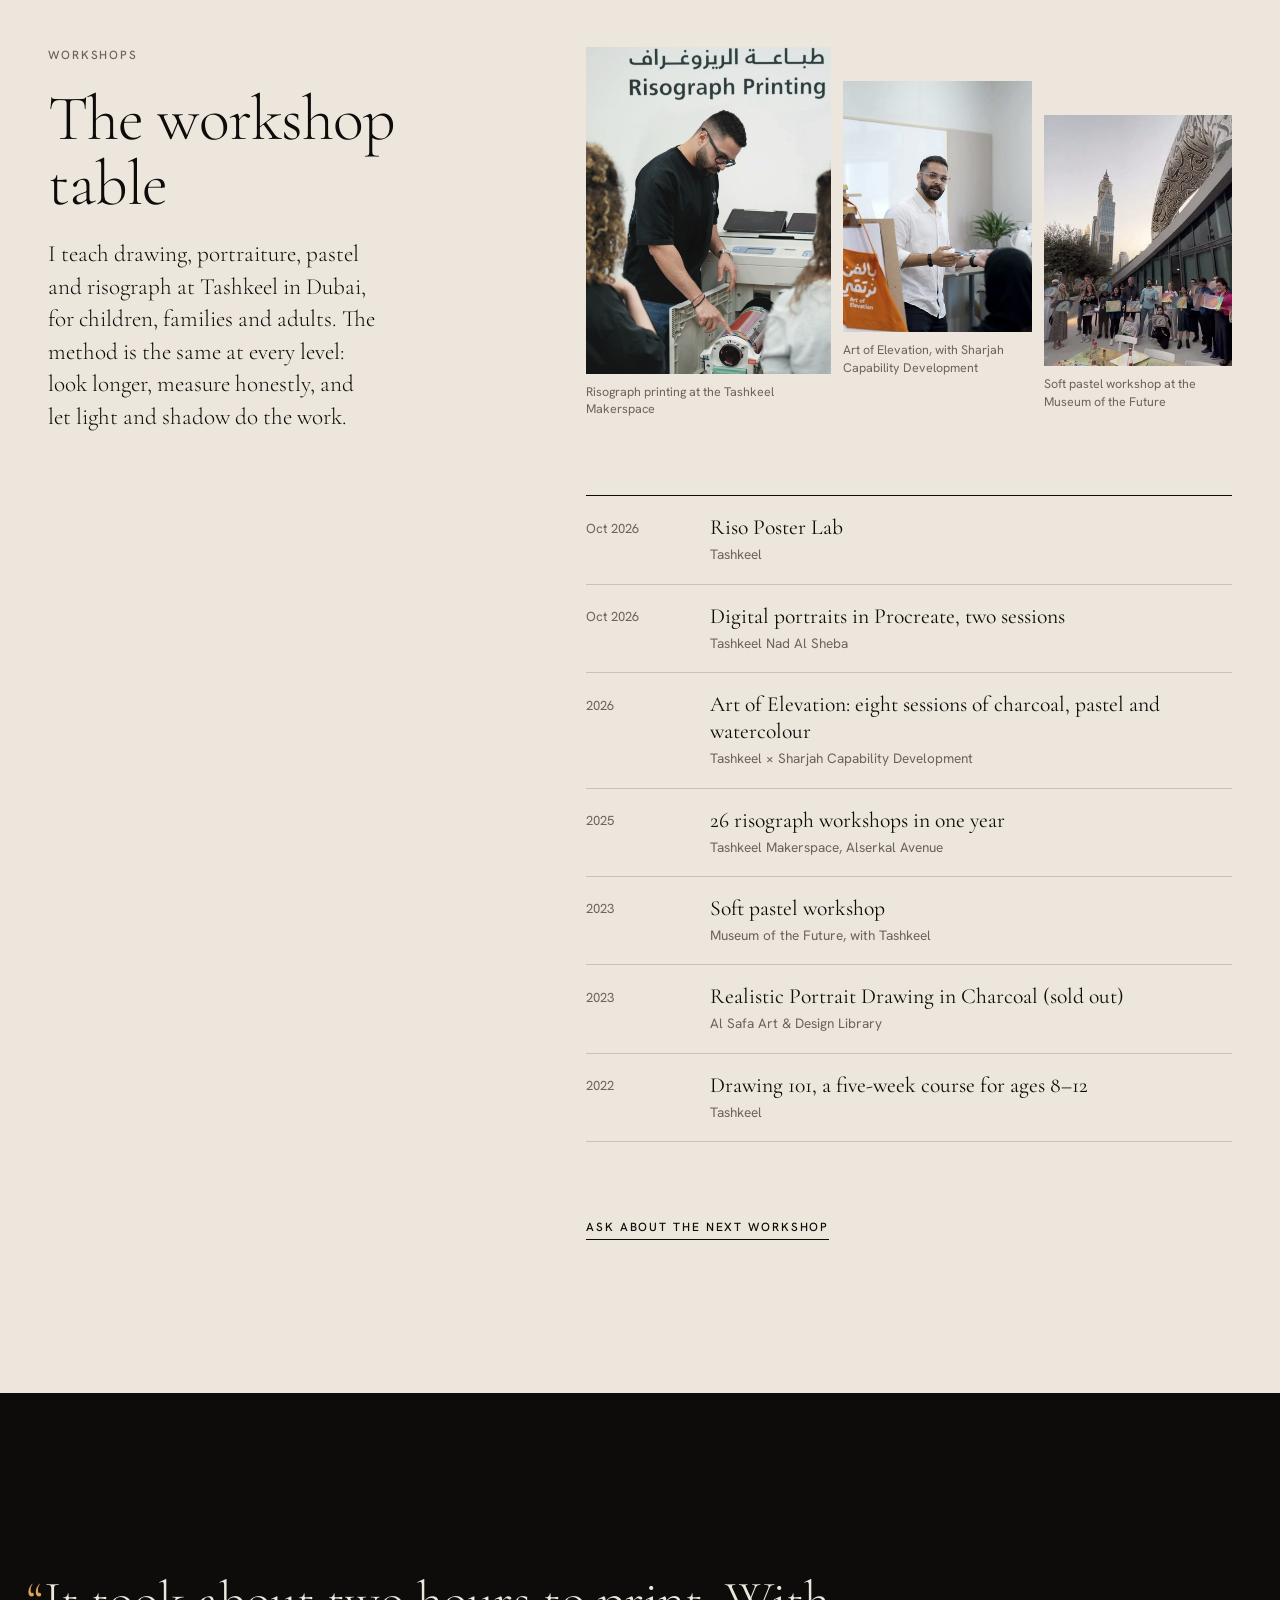
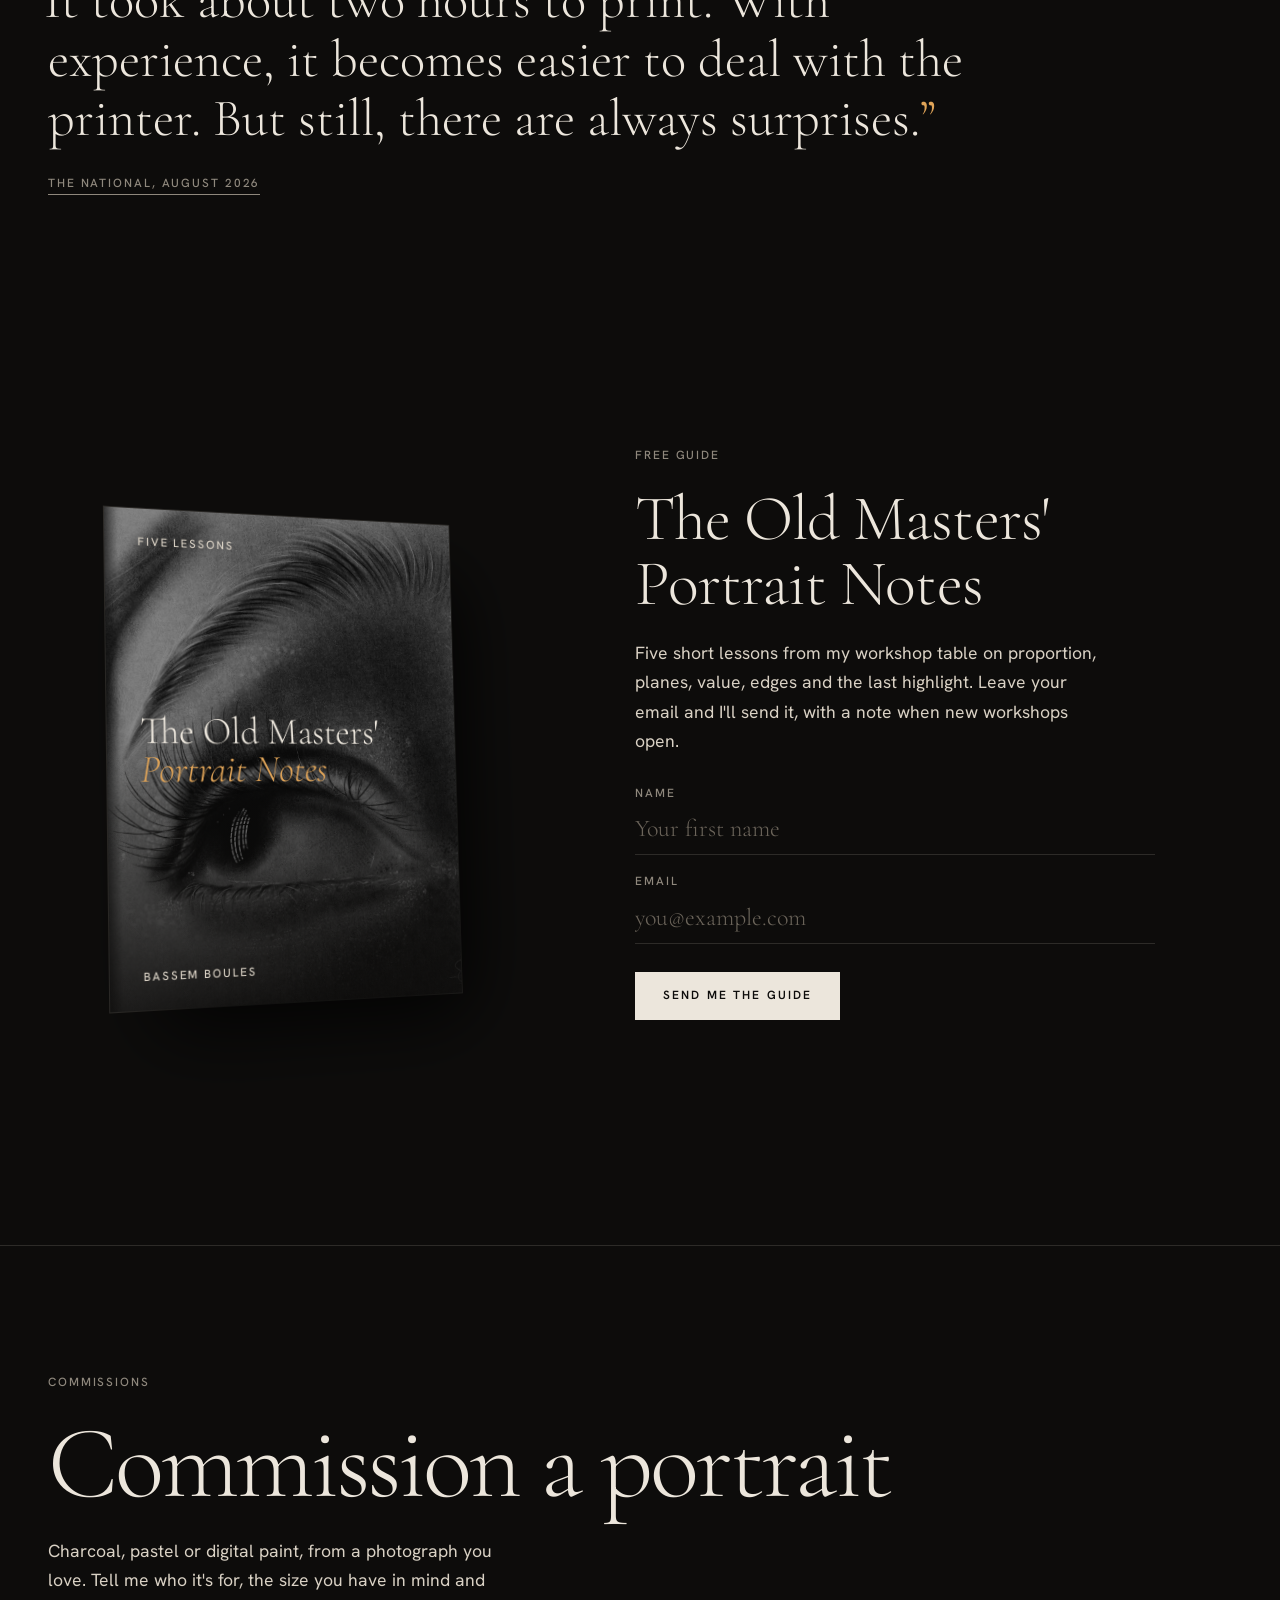
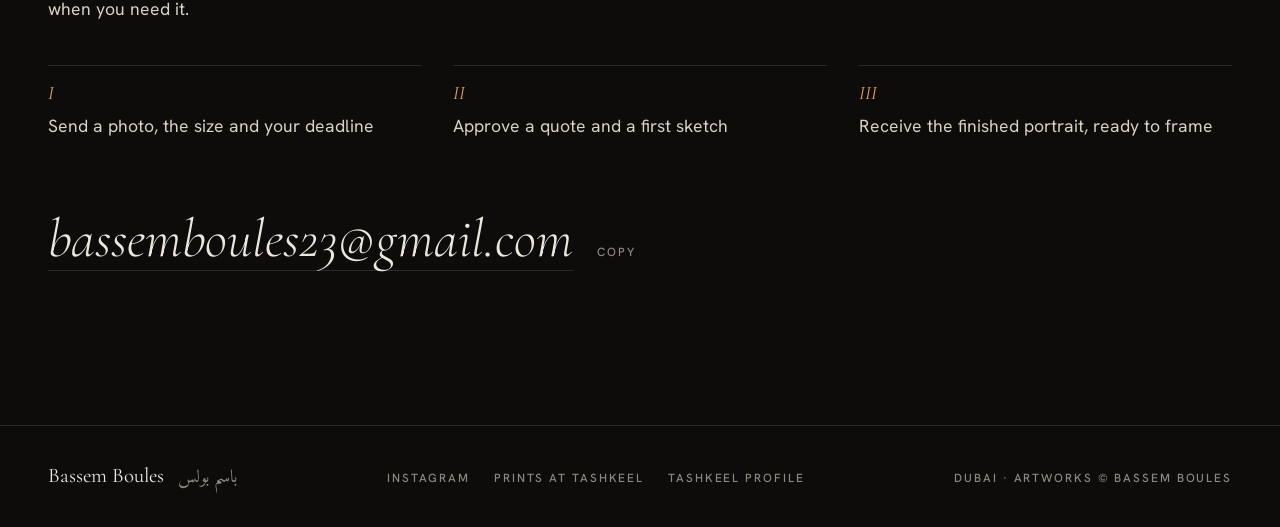
==== commit 96fe8277: "Redesign as a dark, lamp-lit gallery with Instagram works Replace the toned-paper layout with a dark" ====
--- a/index.html
+++ b/index.html
@@ -5,190 +5,155 @@
 <meta name="viewport" content="width=device-width, initial-scale=1, viewport-fit=cover">
 <title>Bassem Boules</title>
 <meta name="claude:viewport-fit-sides" content="cover">
-<meta name="description" content="Bassem Boules is an Egyptian portrait artist and illustrator in Dubai, working in charcoal, digital painting and risograph, and teaching at Tashkeel.">
-<meta property="og:title" content="Bassem Boules, portrait artist & illustrator">
-<meta property="og:description" content="Old-Master realism, drawn for the city of the future. Works, workshops, commissions and a free portrait guide.">
+<meta name="description" content="Bassem Boules is an Egyptian portrait artist in Dubai, drawing in charcoal, pastel and digital paint, and teaching at Tashkeel.">
+<meta property="og:title" content="Bassem Boules, portrait artist">
+<meta property="og:description" content="Portraits drawn out of the dark. Works, workshops, commissions and a free portrait guide.">
 <meta property="og:image" content="assets/img/og.jpg">
 <meta property="og:type" content="website">
 <meta name="twitter:card" content="summary_large_image">
-<link rel="icon" href="data:image/svg+xml,%3Csvg xmlns='http://www.w3.org/2000/svg' viewBox='0 0 32 32'%3E%3Ccircle cx='13' cy='16' r='9' fill='%230078bf' fill-opacity='.85'/%3E%3Ccircle cx='19' cy='16' r='9' fill='%23e8413c' fill-opacity='.85'/%3E%3C/svg%3E">
+<meta name="theme-color" content="#0d0c0b">
+<link rel="icon" href="data:image/svg+xml,%3Csvg xmlns='http://www.w3.org/2000/svg' viewBox='0 0 32 32'%3E%3Crect width='32' height='32' fill='%230d0c0b'/%3E%3Ccircle cx='16' cy='16' r='7' fill='%23e0a458'/%3E%3C/svg%3E">
 <link rel="preconnect" href="https://fonts.googleapis.com">
 <link rel="preconnect" href="https://fonts.gstatic.com" crossorigin>
-<link rel="stylesheet" href="https://fonts.googleapis.com/css2?family=Archivo:wght@400;500;600&family=Bodoni+Moda:ital,opsz,wght@0,6..96,400;0,6..96,500;1,6..96,400;1,6..96,500&family=DM+Mono:wght@400;500&family=Reem+Kufi:wght@500&display=swap">
+<link rel="stylesheet" href="https://fonts.googleapis.com/css2?family=Amiri&family=Cormorant+Garamond:ital,wght@0,300;0,400;0,500;1,300;1,400&family=Hanken+Grotesk:wght@400;500;600&display=swap">
 <link rel="stylesheet" href="css/site.css">
+<link rel="preload" as="image" href="assets/works/charcoal-eye-i.jpg">
 </head>
 <body>
 
-<header class="bar">
-  <div class="bar__in">
-    <a class="bar__name" href="#top">Bassem Boules</a>
-    <nav class="bar__nav" aria-label="Sections">
-      <a href="#work">Work</a>
-      <a href="#teaching">Teaching</a>
-      <a href="#guide">Free guide</a>
-      <a href="#contact">Commission</a>
-    </nav>
-  </div>
+<header class="bar" id="bar">
+  <a class="bar__name" href="#top">Bassem Boules</a>
+  <nav class="bar__nav" aria-label="Sections">
+    <a href="#work">Work</a>
+    <a href="#studio">Workshops</a>
+    <a href="#guide">Free guide</a>
+    <a href="#contact">Commission</a>
+  </nav>
 </header>
 
 <main id="top">
 
-  <!-- HERO: the drawing finishes itself under your hand -->
-  <section class="hero wrap">
+  <!-- HERO: a lamp in a dark studio. The cursor is the light. -->
+  <section class="hero" id="hero" aria-label="Introduction">
+    <div class="hero__art" id="lamp">
+      <img class="hero__img hero__img--dim" src="assets/works/charcoal-eye-i.jpg" alt="" aria-hidden="true">
+      <img class="hero__img hero__img--lit" src="assets/works/charcoal-eye-i.jpg" alt="Eye Study I, a charcoal drawing by Bassem Boules">
+      <div class="hero__warm" aria-hidden="true"></div>
+      <div class="hero__fade" aria-hidden="true"></div>
+    </div>
     <div class="hero__text">
-      <p class="eyebrow" data-bind="tagline">Portrait artist &amp; illustrator</p>
-      <h1 class="riso" id="riso-name">
-        <span class="riso__layer riso__layer--blue" aria-hidden="true">Bassem<br>Boules</span>
-        <span class="riso__layer riso__layer--red" aria-hidden="true">Bassem<br>Boules</span>
-        <span class="riso__key">Bassem<br>Boules</span>
-      </h1>
-      <p class="hero__ar" lang="ar" dir="rtl" data-bind="nameArabic">باسم بولس</p>
-      <p class="hero__line" data-bind="heroLine">Old-Master realism, drawn for the city of the future.</p>
-      <div class="hero__actions">
-        <a class="btn btn--ink" href="#work">See the work</a>
-        <a class="btn btn--line" href="#guide">Get the free portrait guide</a>
-      </div>
+      <p class="label" data-bind="tagline">Portrait artist · Dubai</p>
+      <h1 class="hero__title" id="hero-title">Portraits drawn<br>out of the dark.</h1>
     </div>
+    <p class="hero__hint label" aria-hidden="true"><span class="hero__dot"></span><span data-bind="heroNote">Move your light across the drawing</span></p>
+  </section>
 
-    <figure class="hero__art">
-      <div class="reveal" id="reveal">
-        <img class="reveal__base" src="assets/img/hero-sketch.jpg" alt="Between the Past and Future by Bassem Boules: a woman in a red kandora reaches for a lantern in front of the Dubai skyline." width="1170" height="1614">
-        <canvas class="reveal__canvas" id="reveal-canvas" aria-hidden="true"></canvas>
-      </div>
-      <figcaption class="hero__cap">
-        <span class="mono" data-bind="heroNote">Move across the drawing to finish it.</span>
-        <button class="linkbtn mono" id="reveal-toggle" type="button" aria-pressed="false">Show the finished painting</button>
-      </figcaption>
-      <p class="hero__label mono"><em>Between the Past and Future</em>, 2024 · 50 × 70 cm</p>
+  <!-- INTRO -->
+  <section class="intro wrap" aria-label="About">
+    <p class="intro__text" id="intro-text">Egyptian artist and illustrator, trained in the Faculty of Fine Arts at Alexandria University and working in Dubai.</p>
+    <dl class="stats" id="stats"></dl>
+  </section>
+
+  <!-- WORK -->
+  <section class="work wrap" id="work" aria-labelledby="work-title">
+    <div class="work__head">
+      <h2 class="h2" id="work-title">Selected work</h2>
+      <div class="filters" id="filters" role="group" aria-label="Filter by medium"></div>
+    </div>
+    <div class="grid" id="grid"></div>
+  </section>
+
+  <!-- DETAIL: one study, very large -->
+  <section class="detail" id="detail" aria-label="Detail">
+    <img class="detail__img" id="detail-img" src="assets/works/eye-study-2024.jpg" alt="" loading="lazy">
+    <figure class="detail__quote wrap">
+      <blockquote id="detail-quote">Each wrinkle and texture tells a story.</blockquote>
+      <figcaption class="label" id="detail-source">Bassem, on his 2024 eye study</figcaption>
     </figure>
   </section>
 
-  <!-- ABOUT -->
-  <section class="about wrap" id="about">
-    <div class="about__portrait">
-      <img id="about-portrait" src="assets/img/bassem.jpg" alt="Portrait photograph of Bassem Boules" width="900" height="900" loading="lazy">
-    </div>
-    <div class="about__body">
-      <h2 class="h2" id="about-title">Between the past and the future</h2>
-      <div class="prose" id="about-text"></div>
-      <dl class="facts" id="about-facts"></dl>
-      <div class="shows" id="about-shows"></div>
-    </div>
-  </section>
-
-  <!-- WORK: an exhibition wall with museum labels -->
-  <section class="work" id="work">
-    <div class="wrap">
-      <div class="sechead">
-        <h2 class="h2">Selected work</h2>
-        <p class="sechead__note mono">Hover to look closer. Click for the story.</p>
+  <!-- STUDIO / TEACHING (the one light room in the house) -->
+  <section class="studio" id="studio" aria-labelledby="studio-title">
+    <div class="wrap studio__in">
+      <div class="studio__head">
+        <p class="label">Workshops</p>
+        <h2 class="h2" id="studio-title">The workshop table</h2>
+        <p class="studio__text" id="studio-text"></p>
       </div>
-      <div class="wall" id="wall"></div>
-      <p class="work__more"><a class="arrowlink" id="shop-link" href="https://shop.tashkeel.org/collections/bassem-boules" target="_blank" rel="noopener">Prints available through the Tashkeel shop</a></p>
-    </div>
-  </section>
-
-  <!-- TEACHING -->
-  <section class="teaching wrap" id="teaching">
-    <figure class="teaching__img">
-      <img id="teach-img" src="assets/img/charcoal-process.jpg" alt="Bassem's hand drawing a charcoal portrait on toned paper" width="1200" height="675" loading="lazy">
-      <figcaption class="mono" id="teach-cap"></figcaption>
-    </figure>
-    <div class="teaching__body">
-      <h2 class="h2" id="teach-title">The workshop table</h2>
-      <p class="lede" id="teach-text"></p>
-      <ol class="ledger" id="ledger" reversed></ol>
-      <a class="arrowlink" id="teach-cta" href="#contact">Ask about the next workshop</a>
+      <div class="studio__photos" id="studio-photos"></div>
+      <ol class="sessions" id="sessions"></ol>
+      <a class="textlink" id="studio-cta" href="#contact">Ask about the next workshop</a>
     </div>
   </section>
 
   <!-- PRESS -->
-  <section class="press wrap" id="press"></section>
+  <section class="press wrap" id="press" aria-label="Press"></section>
 
   <!-- LEAD MAGNET -->
-  <section class="guide" id="guide">
-    <div class="wrap guide__in">
-      <div class="guide__cover" aria-hidden="true">
-        <div class="cover">
-          <span class="cover__eyebrow mono">5 lessons · free</span>
-          <span class="cover__title">The Old Masters'<br><em>Portrait Notes</em></span>
-          <span class="cover__by mono">Bassem Boules</span>
-          <svg class="cover__face" viewBox="0 0 120 150" fill="none" stroke="currentColor" stroke-width="1">
-            <ellipse cx="60" cy="72" rx="38" ry="50"/>
-            <line x1="22" y1="66" x2="98" y2="66"/>
-            <line x1="60" y1="22" x2="60" y2="122"/>
-            <line x1="30" y1="92" x2="90" y2="92"/>
-            <line x1="38" y1="106" x2="82" y2="106"/>
-            <path d="M40 64 q8 -6 16 0 M64 64 q8 -6 16 0"/>
-          </svg>
+  <section class="guide wrap" id="guide" aria-labelledby="guide-title">
+    <div class="guide__book" aria-hidden="true">
+      <div class="book">
+        <img src="assets/works/charcoal-eye-ii.jpg" alt="" loading="lazy">
+        <div class="book__text">
+          <span class="label">Five lessons</span>
+          <span class="book__title">The Old Masters'<br><em>Portrait Notes</em></span>
+          <span class="label">Bassem Boules</span>
         </div>
       </div>
-      <div class="guide__body">
-        <p class="eyebrow" id="guide-eyebrow">Free guide</p>
-        <h2 class="h2" id="guide-title">The Old Masters' Portrait Notes</h2>
-        <p class="lede" id="guide-text"></p>
-        <form class="form" id="guide-form" novalidate>
-          <div class="form__row">
-            <label class="field">
-              <span class="field__label mono">Your name</span>
-              <input id="lead-name" name="name" type="text" autocomplete="given-name" placeholder="Mariam">
-            </label>
-            <label class="field">
-              <span class="field__label mono">Email</span>
-              <input id="lead-email" name="email" type="email" autocomplete="email" required placeholder="you@example.com">
-            </label>
-          </div>
-          <button class="btn btn--ink" id="guide-button" type="submit">Send me the guide</button>
-          <p class="form__msg" id="guide-msg" role="status" aria-live="polite"></p>
-        </form>
-      </div>
+    </div>
+    <div class="guide__body">
+      <p class="label" id="guide-eyebrow">Free guide</p>
+      <h2 class="h2" id="guide-title">The Old Masters' Portrait Notes</h2>
+      <p class="guide__text" id="guide-text"></p>
+      <form class="form" id="guide-form" novalidate>
+        <label class="field" for="lead-name"><span class="label">Name</span>
+          <input id="lead-name" name="name" type="text" autocomplete="given-name" placeholder="Your first name"></label>
+        <label class="field" for="lead-email"><span class="label">Email</span>
+          <input id="lead-email" name="email" type="email" autocomplete="email" required placeholder="you@example.com"></label>
+        <button class="btn" id="guide-button" type="submit">Send me the guide</button>
+        <p class="form__msg" id="guide-msg" role="status" aria-live="polite"></p>
+      </form>
     </div>
   </section>
 
-  <!-- COMMISSION + CONTACT -->
-  <section class="contact wrap" id="contact">
-    <div class="contact__main">
-      <h2 class="h2" id="com-title">Commission a portrait</h2>
-      <p class="lede" id="com-text"></p>
-      <ol class="steps" id="com-steps"></ol>
-    </div>
-    <div class="contact__card">
-      <p class="mono contact__label">Write to</p>
-      <p class="contact__email"><span id="email-text">bassemboules23@gmail.com</span></p>
-      <div class="contact__actions">
-        <a class="btn btn--ink" id="email-link" href="mailto:bassemboules23@gmail.com">Email Bassem</a>
-        <button class="btn btn--line" id="copy-email" type="button">Copy address</button>
-      </div>
-      <p class="mono contact__label">Follow the process</p>
-      <p><a class="arrowlink" id="ig-link" href="https://www.instagram.com/bassem_paul_art/" target="_blank" rel="noopener">@bassem_paul_art on Instagram</a></p>
+  <!-- COMMISSION -->
+  <section class="contact wrap" id="contact" aria-labelledby="com-title">
+    <p class="label">Commissions</p>
+    <h2 class="contact__title" id="com-title">Commission a portrait</h2>
+    <p class="contact__text" id="com-text"></p>
+    <ol class="steps" id="com-steps"></ol>
+    <div class="contact__mail">
+      <a class="contact__email" id="email-link" href="mailto:bassemboules23@gmail.com"><span id="email-text">bassemboules23@gmail.com</span></a>
+      <button class="copy label" id="copy-email" type="button">Copy</button>
     </div>
   </section>
 </main>
 
-<footer class="foot">
-  <div class="wrap foot__in">
-    <p class="foot__name"><span>Bassem Boules</span> <span lang="ar" dir="rtl" class="foot__ar" data-bind="nameArabic">باسم بولس</span></p>
-    <p class="mono foot__meta"><span data-bind="location">Dubai, UAE</span> · Artworks © the artist</p>
-    <p class="mono foot__links"><a id="foot-tashkeel" href="https://tashkeel.org/artists/bassem-boules" target="_blank" rel="noopener">Tashkeel profile</a> · <a id="foot-shop" href="https://shop.tashkeel.org/collections/bassem-boules" target="_blank" rel="noopener">Shop prints</a></p>
-  </div>
+<footer class="foot wrap">
+  <p class="foot__name">Bassem Boules <span lang="ar" dir="rtl" class="foot__ar" data-bind="nameArabic">باسم بولس</span></p>
+  <p class="foot__links label">
+    <a id="ig-link" href="https://www.instagram.com/bassem_paul_art/" target="_blank" rel="noopener">Instagram</a>
+    <a id="foot-shop" href="https://shop.tashkeel.org/collections/bassem-boules" target="_blank" rel="noopener">Prints at Tashkeel</a>
+    <a id="foot-tashkeel" href="https://tashkeel.org/artists/bassem-boules" target="_blank" rel="noopener">Tashkeel profile</a>
+  </p>
+  <p class="foot__meta label">Dubai · Artworks © Bassem Boules</p>
 </footer>
 
 <!-- Artwork viewer -->
 <dialog class="viewer" id="viewer" aria-labelledby="viewer-title">
-  <div class="viewer__in">
-    <div class="viewer__img"><img id="viewer-img" src="" alt=""></div>
-    <div class="viewer__text">
-      <button class="viewer__close mono" id="viewer-close" type="button" aria-label="Close">Close ✕</button>
-      <h3 class="viewer__title" id="viewer-title"></h3>
-      <p class="mono viewer__meta" id="viewer-meta"></p>
-      <p class="viewer__story" id="viewer-story"></p>
-      <p class="viewer__status mono" id="viewer-status"></p>
-      <a class="btn btn--ink" id="viewer-link" href="#" target="_blank" rel="noopener">View at Tashkeel</a>
-    </div>
+  <button class="viewer__close label" id="viewer-close" type="button">Close</button>
+  <div class="viewer__stage">
+    <button class="viewer__nav viewer__nav--prev" id="viewer-prev" type="button" aria-label="Previous work">←</button>
+    <img id="viewer-img" src="" alt="">
+    <button class="viewer__nav viewer__nav--next" id="viewer-next" type="button" aria-label="Next work">→</button>
+  </div>
+  <div class="viewer__info">
+    <h3 class="viewer__title" id="viewer-title"></h3>
+    <p class="label" id="viewer-meta"></p>
+    <p class="viewer__story" id="viewer-story"></p>
+    <p class="viewer__actions"><span class="label" id="viewer-status"></span> <a class="textlink" id="viewer-link" href="#" target="_blank" rel="noopener">See the post</a></p>
   </div>
 </dialog>
-
-<div class="loupe" id="loupe" aria-hidden="true"></div>
 
 <script src="js/site.js"></script>
 </body>
--- a/css/site.css
+++ b/css/site.css
@@ -1,304 +1,260 @@
-/* Layout: one quiet column of toned paper; the hero drawing and the riso-printed name carry all the drama. */
+/* Layout: a dark gallery lit by one lamp. Black rooms for the work, one bone-white room for teaching.
+   A deliberate single (dark) look, so every colour is set explicitly here. */
 :root {
-  /* Toned grey drawing paper, charcoal, and two riso inks (Riso Blue + Bright Red) */
-  --paper: #dedad2;
-  --paper-2: #e9e6df;
-  --paper-3: #cfcac0;
-  --ink: #1f1e1b;
-  --ink-soft: #5d5a53;
-  --rule: #b9b3a8;
-  --blue: #0078bf;
-  --red: #e8413c;
-  --ink-blend: multiply;
-
-  --f-display: "Bodoni Moda", "Didot", "Bodoni 72", Georgia, serif;
-  --f-body: "Archivo", "Helvetica Neue", Arial, sans-serif;
-  --f-mono: "DM Mono", ui-monospace, "SFMono-Regular", Menlo, monospace;
-  --f-arabic: "Reem Kufi", "Geeza Pro", "Noto Kufi Arabic", sans-serif;
-
-  --s-1: clamp(0.78rem, 0.76rem + 0.1vw, 0.84rem);
-  --s0: clamp(1rem, 0.97rem + 0.15vw, 1.08rem);
-  --s1: clamp(1.2rem, 1.1rem + 0.4vw, 1.4rem);
-  --s2: clamp(1.7rem, 1.4rem + 1.3vw, 2.5rem);
-  --s3: clamp(3.4rem, 2rem + 6.8vw, 8.4rem);
-
-  --max: 1240px;
-  --grain: url("data:image/svg+xml,%3Csvg xmlns='http://www.w3.org/2000/svg' width='160' height='160'%3E%3Cfilter id='n'%3E%3CfeTurbulence type='fractalNoise' baseFrequency='.9' numOctaves='3' stitchTiles='stitch'/%3E%3CfeColorMatrix values='0 0 0 0 0 0 0 0 0 0 0 0 0 0 0 0 0 0 .5 0'/%3E%3C/filter%3E%3Crect width='100%25' height='100%25' filter='url(%23n)'/%3E%3C/svg%3E");
-}
-@media (prefers-color-scheme: dark) {
-  :root:not([data-theme="light"]) {
-    --paper: #1d1c1a; --paper-2: #262522; --paper-3: #302e2a;
-    --ink: #ece7dd; --ink-soft: #a49e93; --rule: #45423c;
-    --blue: #3f9fe0; --red: #ff5d52; --ink-blend: screen;
-    color-scheme: dark;
-  }
-}
-:root[data-theme="dark"] {
-  --paper: #1d1c1a; --paper-2: #262522; --paper-3: #302e2a;
-  --ink: #ece7dd; --ink-soft: #a49e93; --rule: #45423c;
-  --blue: #3f9fe0; --red: #ff5d52; --ink-blend: screen;
+  --ink: #0d0c0b;        /* the dark studio */
+  --ink-2: #161513;
+  --bone: #ece6dc;       /* paper, chalk */
+  --bone-2: #d9d1c4;
+  --mute: #8f887d;
+  --mute-dark: #6b645a;
+  --line: rgba(236, 230, 220, .14);
+  --lamp: #e0a458;       /* lantern light, used sparingly */
+
+  --f-display: "Cormorant Garamond", "Cormorant", Garamond, "Times New Roman", serif;
+  --f-body: "Hanken Grotesk", "Helvetica Neue", Arial, sans-serif;
+  --f-arabic: "Amiri", "Geeza Pro", "Traditional Arabic", serif;
+
+  --t-label: .74rem;
+  --t-body: clamp(1rem, .96rem + .2vw, 1.1rem);
+  --t-lede: clamp(1.45rem, 1.1rem + 1.5vw, 2.3rem);
+  --t-h2: clamp(2.3rem, 1.6rem + 3vw, 4.4rem);
+  --t-hero: clamp(3.1rem, 1.6rem + 6.6vw, 8.6rem);
+
+  --gutter: max(20px, env(safe-area-inset-left, 0px));
+  --gutter-r: max(20px, env(safe-area-inset-right, 0px));
+  --max: 1360px;
+  --ease: cubic-bezier(.2, .7, .1, 1);
   color-scheme: dark;
 }
 
 *, *::before, *::after { box-sizing: border-box; }
-html { scroll-behavior: smooth; -webkit-text-size-adjust: 100%; }
+html { -webkit-text-size-adjust: 100%; scroll-behavior: smooth; }
 @media (prefers-reduced-motion: reduce) { html { scroll-behavior: auto; } }
 body {
-  margin: 0;
-  background: var(--paper);
-  color: var(--ink);
-  font: 400 var(--s0)/1.6 var(--f-body);
-  overflow-x: hidden;
-}
-body::after { /* paper tooth */
-  content: ""; position: fixed; inset: 0; pointer-events: none; z-index: 50;
-  background-image: var(--grain); opacity: .16; mix-blend-mode: var(--ink-blend);
-}
-body::before {
-  content: ""; position: fixed; inset: 0 0 auto; height: env(safe-area-inset-top, 0px);
-  z-index: 10; background: var(--paper);
-}
-img { max-width: 100%; height: auto; display: block; }
-a { color: inherit; }
-:focus-visible { outline: 2px solid var(--blue); outline-offset: 3px; }
-
-.wrap {
-  max-width: var(--max); margin-inline: auto;
-  padding-left: max(16px, env(safe-area-inset-left, 0px));
-  padding-right: max(16px, env(safe-area-inset-right, 0px));
-}
-@media (min-width: 720px) {
-  .wrap { padding-left: max(40px, env(safe-area-inset-left, 0px)); padding-right: max(40px, env(safe-area-inset-right, 0px)); }
-}
-.mono { font-family: var(--f-mono); font-size: var(--s-1); letter-spacing: .02em; }
-.eyebrow { font-family: var(--f-mono); font-size: var(--s-1); text-transform: uppercase; letter-spacing: .14em; color: var(--ink-soft); margin: 0; }
-.h2 { font-family: var(--f-display); font-weight: 400; font-size: var(--s2); line-height: 1.08; margin: 0; text-wrap: balance; letter-spacing: -.01em; }
-.lede { font-size: var(--s1); line-height: 1.5; max-width: 34ch; margin: 0; text-wrap: pretty; }
-.prose p { margin: 0 0 1em; max-width: 62ch; }
-
-/* ---------- bar ---------- */
+  margin: 0; background: var(--ink); color: var(--bone);
+  font: 400 var(--t-body)/1.65 var(--f-body);
+  -webkit-font-smoothing: antialiased; overflow-x: hidden;
+}
+body::before { content: ""; position: fixed; inset: 0 0 auto; height: env(safe-area-inset-top, 0px); z-index: 10; background: var(--ink); }
+img { display: block; max-width: 100%; height: auto; }
+a { color: inherit; text-decoration: none; }
+button { font: inherit; color: inherit; }
+:focus-visible { outline: 1px solid var(--lamp); outline-offset: 4px; }
+::selection { background: var(--lamp); color: var(--ink); }
+
+.wrap { max-width: var(--max); margin-inline: auto; padding-left: var(--gutter); padding-right: var(--gutter-r); }
+@media (min-width: 800px) { :root { --gutter: max(48px, env(safe-area-inset-left, 0px)); --gutter-r: max(48px, env(safe-area-inset-right, 0px)); } }
+
+.label { font: 500 var(--t-label)/1.4 var(--f-body); letter-spacing: .16em; text-transform: uppercase; color: var(--mute); margin: 0; }
+.h2 { font: 300 var(--t-h2)/1.02 var(--f-display); letter-spacing: -.015em; margin: 0; text-wrap: balance; }
+.textlink { font: 500 var(--t-label)/1.4 var(--f-body); letter-spacing: .16em; text-transform: uppercase; border-bottom: 1px solid currentColor; padding-bottom: 3px; transition: color .3s; }
+.textlink:hover { color: var(--lamp); }
+
+/* ---------- header ---------- */
 .bar {
-  position: sticky; top: env(safe-area-inset-top, 0px); z-index: 20;
-  background: color-mix(in srgb, var(--paper) 88%, transparent);
-  backdrop-filter: blur(8px); -webkit-backdrop-filter: blur(8px);
-  border-bottom: 1px solid color-mix(in srgb, var(--rule) 60%, transparent);
-}
-.bar__in {
-  max-width: var(--max); margin-inline: auto; display: flex; align-items: center; justify-content: space-between; gap: 16px;
-  padding-block: 12px;
-  padding-left: max(16px, env(safe-area-inset-left, 0px)); padding-right: max(16px, env(safe-area-inset-right, 0px));
-}
-@media (min-width: 720px) { .bar__in { padding-left: max(40px, env(safe-area-inset-left, 0px)); padding-right: max(40px, env(safe-area-inset-right, 0px)); } }
-.bar__name { font-family: var(--f-display); font-style: italic; font-size: 1.15rem; text-decoration: none; white-space: nowrap; }
-.bar__nav { display: flex; gap: clamp(10px, 2.4vw, 28px); font-family: var(--f-mono); font-size: var(--s-1); }
-.bar__nav a { text-decoration: none; color: var(--ink-soft); white-space: nowrap; }
-.bar__nav a:hover { color: var(--ink); }
-@media (max-width: 520px) { .bar__nav a:nth-child(2) { display: none; } .bar__name { font-size: 1rem; } }
-
-/* ---------- buttons ---------- */
+  position: fixed; top: env(safe-area-inset-top, 0px); left: 0; right: 0; z-index: 30;
+  display: flex; justify-content: space-between; align-items: center; gap: 20px;
+  padding: 22px var(--gutter-r) 22px var(--gutter);
+  transition: background .4s, padding .4s;
+}
+.bar.is-solid { background: rgba(13, 12, 11, .82); backdrop-filter: blur(10px); -webkit-backdrop-filter: blur(10px); padding-block: 14px; }
+.bar__name { font: 400 1.25rem/1 var(--f-display); letter-spacing: .02em; white-space: nowrap; }
+.bar__nav { display: flex; gap: clamp(14px, 2.6vw, 36px); }
+.bar__nav a { font: 500 var(--t-label)/1 var(--f-body); letter-spacing: .16em; text-transform: uppercase; color: var(--mute); transition: color .3s; white-space: nowrap; }
+.bar__nav a:hover { color: var(--bone); }
+@media (max-width: 640px) { .bar__nav a:nth-child(2), .bar__nav a:nth-child(3) { display: none; } }
+
+/* ---------- hero ---------- */
+.hero { position: relative; height: min(100svh, 1100px); min-height: 560px; overflow: hidden; background: var(--ink); }
+.hero__art { --x: 50%; --y: 30%; --r: 300px; position: absolute; inset: 0; cursor: none; touch-action: pan-y; }
+@media (hover: none) { .hero__art { cursor: auto; } }
+.hero__img { position: absolute; inset: 0; width: 100%; height: 100%; object-fit: cover; object-position: 50% 22%; }
+.hero__img--dim { filter: brightness(.13) contrast(1.15) grayscale(1); }
+.hero__img--lit {
+  filter: grayscale(1) contrast(1.06);
+  -webkit-mask-image: radial-gradient(circle var(--r) at var(--x) var(--y), #000 0%, rgba(0,0,0,.92) 28%, rgba(0,0,0,.45) 62%, transparent 100%);
+          mask-image: radial-gradient(circle var(--r) at var(--x) var(--y), #000 0%, rgba(0,0,0,.92) 28%, rgba(0,0,0,.45) 62%, transparent 100%);
+}
+.hero__warm { /* the lamp's colour falling on the paper */
+  position: absolute; inset: 0; pointer-events: none; mix-blend-mode: soft-light;
+  background: radial-gradient(circle calc(var(--r) * 1.1) at var(--x) var(--y), rgba(224, 164, 88, .55), transparent 70%);
+}
+.hero__fade { position: absolute; inset: 0; pointer-events: none; background: linear-gradient(to top, var(--ink) 0%, rgba(13,12,11,.6) 22%, transparent 48%), linear-gradient(to bottom, rgba(13,12,11,.7), transparent 18%); }
+.hero__text {
+  position: absolute; left: 0; right: 0; bottom: clamp(36px, 7vh, 90px); pointer-events: none;
+  padding-left: var(--gutter); padding-right: var(--gutter-r); display: grid; gap: 18px;
+}
+.hero__title { margin: 0; font: 300 var(--t-hero)/.92 var(--f-display); letter-spacing: -.03em; text-wrap: balance; max-width: 11ch; }
+.hero__hint { position: absolute; right: var(--gutter-r); bottom: clamp(40px, 7.5vh, 96px); display: flex; align-items: center; gap: 10px; pointer-events: none; }
+.hero__dot { width: 8px; height: 8px; border-radius: 50%; background: var(--lamp); box-shadow: 0 0 14px 4px rgba(224,164,88,.5); }
+@media (max-width: 760px) { .hero__hint { display: none; } }
+@media (prefers-reduced-motion: no-preference) {
+  .hero__text > * { animation: rise 1.4s var(--ease) both; }
+  .hero__text > *:nth-child(2) { animation-delay: .15s; }
+  @keyframes rise { from { transform: translateY(24px); opacity: .001; } }
+  .hero__dot { animation: flicker 3.2s ease-in-out infinite; }
+  @keyframes flicker { 50% { opacity: .55; } }
+}
+
+/* ---------- intro ---------- */
+.intro { padding-block: clamp(90px, 14vw, 200px) clamp(70px, 10vw, 140px); display: grid; gap: clamp(48px, 7vw, 96px); }
+.intro__text { margin: 0; font: 300 var(--t-lede)/1.3 var(--f-display); max-width: 30ch; text-wrap: pretty; }
+.intro__text::first-line { color: var(--bone); }
+.stats { margin: 0; display: grid; grid-template-columns: repeat(auto-fit, minmax(min(100%, 220px), 1fr)); gap: 32px 48px; border-top: 1px solid var(--line); padding-top: 32px; }
+.stats div { display: grid; gap: 6px; }
+.stats dt { font: 300 clamp(2.6rem, 2rem + 2vw, 3.6rem)/1 var(--f-display); font-variant-numeric: lining-nums; }
+.stats dd { margin: 0; color: var(--mute); max-width: 26ch; font-size: .95rem; }
+
+/* ---------- work ---------- */
+.work { padding-bottom: clamp(90px, 12vw, 180px); }
+.work__head { display: flex; flex-wrap: wrap; justify-content: space-between; align-items: end; gap: 24px 40px; margin-bottom: clamp(36px, 5vw, 64px); }
+.filters { display: flex; flex-wrap: wrap; gap: 6px 22px; }
+.filters button {
+  background: none; border: 0; padding: 6px 0; cursor: pointer;
+  font: 500 var(--t-label)/1 var(--f-body); letter-spacing: .16em; text-transform: uppercase; color: var(--mute-dark);
+  border-bottom: 1px solid transparent; transition: color .3s, border-color .3s;
+}
+.filters button:hover { color: var(--bone); }
+.filters button[aria-pressed="true"] { color: var(--bone); border-bottom-color: var(--lamp); }
+
+.grid { columns: 1; column-gap: clamp(16px, 2.4vw, 36px); }
+@media (min-width: 560px) { .grid { columns: 2; } }
+@media (min-width: 1000px) { .grid { columns: 3; } }
+.tile { break-inside: avoid; margin: 0 0 clamp(28px, 3.6vw, 52px); display: grid; gap: 14px; transition: opacity .5s var(--ease); }
+.tile[hidden] { display: none !important; }
+.tile__btn { display: block; width: 100%; padding: 0; border: 0; background: var(--ink-2); cursor: zoom-in; overflow: hidden; }
+.tile__btn img { width: 100%; transition: transform 1.2s var(--ease), filter .6s; filter: brightness(.92); }
+.tile__btn:hover img, .tile__btn:focus-visible img { transform: scale(1.03); filter: brightness(1.04); }
+@media (hover: hover) { .grid:hover .tile { opacity: .42; } .grid:hover .tile:hover { opacity: 1; } }
+.tile__cap { display: flex; justify-content: space-between; align-items: baseline; gap: 16px; }
+.tile__title { font: italic 400 1.3rem/1.2 var(--f-display); }
+.tile__meta { color: var(--mute); font-size: .82rem; text-align: right; white-space: nowrap; }
+@media (prefers-reduced-motion: no-preference) {
+  .tile.is-in { animation: tileIn 1s var(--ease) both; }
+  @keyframes tileIn { from { transform: translateY(28px); opacity: .001; } }
+}
+
+/* ---------- detail ---------- */
+.detail { position: relative; height: min(110vh, 1100px); overflow: hidden; display: grid; align-items: end; }
+.detail__img { position: absolute; inset: -10% 0; width: 100%; height: 120%; object-fit: cover; object-position: 50% 45%; will-change: transform; }
+.detail::after { content: ""; position: absolute; inset: 0; background: linear-gradient(to top, var(--ink) 0%, rgba(13,12,11,.35) 40%, transparent 70%), linear-gradient(to bottom, var(--ink), transparent 22%); }
+.detail__quote { position: relative; z-index: 1; margin: 0 auto; width: 100%; padding-bottom: clamp(60px, 10vw, 140px); display: grid; gap: 18px; }
+.detail__quote blockquote { margin: 0; font: italic 300 clamp(2.4rem, 1.4rem + 4.6vw, 6.4rem)/1 var(--f-display); letter-spacing: -.02em; max-width: 14ch; text-wrap: balance; }
+
+/* ---------- studio (light room) ---------- */
+.studio { background: var(--bone); color: var(--ink); }
+.studio .label { color: var(--mute-dark); }
+.studio__in { padding-block: clamp(90px, 12vw, 170px); display: grid; gap: clamp(40px, 6vw, 80px); grid-template-columns: minmax(0, 1fr); }
+@media (min-width: 960px) {
+  .studio__in { grid-template-columns: minmax(0, 5fr) minmax(0, 7fr); column-gap: clamp(48px, 6vw, 110px); }
+  .studio__head { grid-column: 1; grid-row: 1 / span 2; align-self: start; position: sticky; top: 110px; }
+  .studio__photos { grid-column: 2; }
+  .sessions, #studio-cta { grid-column: 2; }
+}
+.studio__head { display: grid; gap: 22px; }
+.studio__text { margin: 0; font: 300 1.45rem/1.4 var(--f-display); max-width: 30ch; }
+.studio__photos { display: grid; grid-template-columns: 1.3fr 1fr 1fr; gap: 12px; align-items: start; }
+.studio__photos figure { margin: 0; display: grid; gap: 10px; }
+.studio__photos figure:nth-child(2) { margin-top: 18%; }
+.studio__photos figure:nth-child(3) { margin-top: 36%; }
+.studio__photos img { width: 100%; aspect-ratio: 3 / 4; object-fit: cover; filter: grayscale(.25); }
+.studio__photos figcaption { font-size: .78rem; color: var(--mute-dark); line-height: 1.4; }
+@media (max-width: 560px) { .studio__photos { grid-template-columns: 1fr 1fr; } .studio__photos figure:nth-child(3) { display: none; } .studio__photos figure:nth-child(2) { margin-top: 30%; } }
+.sessions { list-style: none; margin: 0; padding: 0; border-top: 1px solid var(--ink); }
+.sessions li { display: grid; grid-template-columns: 6.5rem minmax(0, 1fr); gap: 2px 20px; padding-block: 18px; border-bottom: 1px solid rgba(13,12,11,.16); }
+.sessions .s-date { font-size: .82rem; color: var(--mute-dark); padding-top: .25em; font-variant-numeric: tabular-nums; }
+.sessions .s-title { font: 400 1.35rem/1.25 var(--f-display); }
+.sessions .s-place { grid-column: 2; font-size: .85rem; color: var(--mute-dark); }
+#studio-cta { justify-self: start; }
+
+/* ---------- press ---------- */
+.press { padding-block: clamp(100px, 14vw, 200px); }
+.press:empty { display: none; }
+.press figure { margin: 0; display: grid; gap: 26px; max-width: 980px; }
+.press blockquote { margin: 0; font: 300 clamp(1.8rem, 1.2rem + 2.6vw, 3.6rem)/1.12 var(--f-display); text-wrap: balance; }
+.press blockquote::before { content: "“"; color: var(--lamp); margin-left: -.42em; }
+.press blockquote::after { content: "”"; color: var(--lamp); }
+
+/* ---------- guide ---------- */
+.guide { display: grid; gap: clamp(48px, 7vw, 110px); grid-template-columns: minmax(0, 1fr); align-items: center; padding-block: clamp(40px, 6vw, 80px) clamp(100px, 14vw, 200px); }
+@media (min-width: 900px) { .guide { grid-template-columns: minmax(0, 5fr) minmax(0, 6fr); } }
+.guide__book { perspective: 1400px; justify-self: center; width: min(380px, 80vw); }
+.book {
+  position: relative; aspect-ratio: 3 / 4; overflow: hidden; background: var(--ink-2);
+  transform: rotateY(18deg) rotateX(4deg); transform-origin: left center; transition: transform 1.2s var(--ease);
+  box-shadow: -2px 0 0 rgba(236,230,220,.08) inset, 30px 40px 80px -20px rgba(0,0,0,.9), 0 0 0 1px var(--line);
+}
+.guide__book:hover .book { transform: rotateY(6deg) rotateX(1deg); }
+.book img { position: absolute; inset: 0; width: 100%; height: 100%; object-fit: cover; filter: grayscale(1) brightness(.55); }
+.book::before { content: ""; position: absolute; left: 0; top: 0; bottom: 0; width: 14px; background: linear-gradient(to right, rgba(0,0,0,.6), transparent); z-index: 1; }
+.book__text { position: absolute; inset: 0; z-index: 1; display: grid; align-content: space-between; padding: 26px 24px 24px 34px; background: linear-gradient(to top, rgba(13,12,11,.85), transparent 55%); }
+.book__text .label { color: var(--bone-2); }
+.book__title { font: 300 clamp(1.9rem, 1.5rem + 1.2vw, 2.5rem)/1 var(--f-display); align-self: end; margin-bottom: 14px; }
+.book__title em { color: var(--lamp); }
+.guide__body { display: grid; gap: 22px; min-width: 0; }
+.guide__text { margin: 0; color: var(--bone-2); max-width: 48ch; }
+.form { display: grid; gap: 18px; max-width: 520px; margin-top: 8px; }
+.field { display: grid; gap: 4px; }
+.field input {
+  font: 300 1.5rem/1.3 var(--f-display); color: var(--bone); background: transparent;
+  border: 0; border-bottom: 1px solid var(--line); border-radius: 0; padding: 8px 0 10px; width: 100%;
+  transition: border-color .3s;
+}
+.field input::placeholder { color: var(--mute-dark); }
+.field input:focus { outline: none; border-bottom-color: var(--lamp); }
 .btn {
-  display: inline-flex; align-items: center; justify-content: center; gap: .5em;
-  font: 500 var(--s-1)/1 var(--f-mono); letter-spacing: .04em; text-decoration: none;
-  padding: 14px 20px; border-radius: 0; cursor: pointer; border: 1px solid var(--ink);
-  transition: background .2s, color .2s, transform .2s;
-}
-.btn--ink { background: var(--ink); color: var(--paper); }
-.btn--ink:hover { background: var(--blue); border-color: var(--blue); color: #fff; }
-.btn--line { background: transparent; color: var(--ink); }
-.btn--line:hover { background: var(--ink); color: var(--paper); }
-.linkbtn { background: none; border: 0; padding: 0; color: var(--ink); text-decoration: underline; text-underline-offset: 3px; cursor: pointer; }
-.arrowlink { font-family: var(--f-mono); font-size: var(--s-1); text-decoration: none; border-bottom: 1px solid currentColor; padding-bottom: 2px; }
-.arrowlink::after { content: " →"; }
-.arrowlink:hover { color: var(--blue); }
-
-/* ---------- hero ---------- */
-.hero {
-  display: grid; gap: clamp(28px, 5vw, 72px);
-  grid-template-columns: minmax(0, 1fr);
-  padding-block: clamp(32px, 6vw, 72px) clamp(48px, 8vw, 110px);
-  align-items: center;
-}
-@media (min-width: 900px) { .hero { grid-template-columns: minmax(0, 1.05fr) minmax(0, .95fr); } }
-.hero__text { display: grid; gap: 22px; align-content: center; min-width: 0; }
-.hero__line { font-family: var(--f-display); font-style: italic; font-size: var(--s1); line-height: 1.35; margin: 0; max-width: 24ch; }
-.hero__ar { font-family: var(--f-arabic); font-size: var(--s1); color: var(--ink-soft); margin: -8px 0 0; justify-self: start; }
-.hero__actions { display: flex; flex-wrap: wrap; gap: 12px; margin-top: 6px; }
-
-/* The name, printed in three passes like a risograph: blue, red, then key black. */
-.riso { position: relative; margin: 0; font-family: var(--f-display); font-weight: 400; font-size: var(--s3); line-height: .88; letter-spacing: -.035em; }
-.riso__layer, .riso__key { display: block; }
-.riso__layer { position: absolute; inset: 0; mix-blend-mode: var(--ink-blend); pointer-events: none; transition: transform .6s cubic-bezier(.2,.7,.2,1); }
-.riso__layer--blue { color: var(--blue); transform: translate(var(--bx, -5px), var(--by, 3px)); }
-.riso__layer--red { color: var(--red); transform: translate(var(--rx, 5px), var(--ry, -2px)); }
-.riso__key { position: relative; color: var(--ink); mix-blend-mode: var(--ink-blend); opacity: .92; }
-@media (prefers-reduced-motion: reduce) { .riso__layer { transition: none; } }
-
-.hero__art { margin: 0; display: grid; gap: 10px; min-width: 0; }
-.reveal {
-  position: relative; aspect-ratio: 1170 / 1614; max-width: 100%;
-  width: min(100%, calc(min(82vh, 760px) * 0.725)); justify-self: center; overflow: hidden;
-  background: var(--paper-3);
-  box-shadow: 0 1px 0 var(--rule), 0 30px 60px -30px rgba(0,0,0,.35);
-  touch-action: pan-y; cursor: crosshair;
-}
-.reveal__base, .reveal__canvas { position: absolute; inset: 0; width: 100%; height: 100%; }
-.reveal__base { object-fit: cover; }
-.hero__cap { display: flex; flex-wrap: wrap; justify-content: space-between; gap: 6px 16px; color: var(--ink-soft); }
-.hero__label { margin: 0; color: var(--ink-soft); }
-
-/* ---------- about ---------- */
-.about {
-  display: grid; gap: clamp(28px, 5vw, 80px); grid-template-columns: minmax(0, 1fr);
-  padding-block: clamp(48px, 8vw, 120px); border-top: 1px solid var(--rule);
-}
-@media (min-width: 860px) { .about { grid-template-columns: minmax(0, 5fr) minmax(0, 7fr); align-items: start; } }
-.about__portrait img { width: 100%; aspect-ratio: 4/5; object-fit: cover; object-position: center 30%; filter: grayscale(1) contrast(1.05); mix-blend-mode: var(--ink-blend); }
-.about__body { display: grid; gap: 26px; min-width: 0; }
-.facts { display: grid; grid-template-columns: minmax(0, 1fr); margin: 0; border-top: 1px solid var(--rule); }
-.facts > div { display: grid; grid-template-columns: 9.5em minmax(0, 1fr); gap: 16px; padding-block: 12px; border-bottom: 1px solid var(--rule); }
-.facts dt { font-family: var(--f-mono); font-size: var(--s-1); color: var(--ink-soft); text-transform: uppercase; letter-spacing: .1em; padding-top: .2em; }
-.facts dd { margin: 0; }
-.shows { display: grid; gap: 10px; }
-.shows:empty { display: none; }
-.shows__list { list-style: none; margin: 0; padding: 0; display: grid; gap: 6px; }
-.shows__list li { display: grid; grid-template-columns: 4em minmax(0, 1fr); gap: 16px; }
-@media (max-width: 460px) { .facts > div { grid-template-columns: minmax(0, 1fr); gap: 2px; } }
-
-/* ---------- work wall ---------- */
-.work { background: var(--paper-2); padding-block: clamp(56px, 8vw, 120px); }
-.sechead { display: flex; flex-wrap: wrap; justify-content: space-between; align-items: baseline; gap: 8px 24px; margin-bottom: clamp(28px, 4vw, 56px); }
-.sechead__note { color: var(--ink-soft); margin: 0; }
-.wall { display: grid; gap: clamp(36px, 5vw, 64px) clamp(20px, 3vw, 44px); grid-template-columns: minmax(0, 1fr); align-items: end; }
-@media (min-width: 760px) {
-  .wall { grid-template-columns: repeat(12, minmax(0, 1fr)); }
-  .piece:nth-child(4n+1) { grid-column: 1 / span 5; }
-  .piece:nth-child(4n+2) { grid-column: 7 / span 6; }
-  .piece:nth-child(4n+3) { grid-column: 1 / span 7; }
-  .piece:nth-child(4n+4) { grid-column: 9 / span 4; }
-}
-.piece { margin: 0; display: grid; gap: 14px; min-width: 0; }
-.piece__frame {
-  display: block; padding: 0; border: 0; background: none; cursor: zoom-in; width: 100%;
-  position: relative; overflow: hidden;
-}
-.piece__frame img { width: 100%; transition: transform .8s cubic-bezier(.2,.7,.2,1); box-shadow: 0 24px 40px -28px rgba(0,0,0,.45); }
-.piece__frame:hover img { transform: scale(1.015); }
-.label { display: grid; gap: 2px; font-size: var(--s-1); line-height: 1.45; max-width: 40ch; }
-.label__title { font-family: var(--f-display); font-style: italic; font-size: var(--s1); line-height: 1.2; }
-.label__meta { font-family: var(--f-mono); color: var(--ink-soft); }
-.label__status { font-family: var(--f-mono); display: inline-flex; align-items: center; gap: 8px; margin-top: 4px; }
-.label__status::before { content: ""; width: 9px; height: 9px; border-radius: 50%; background: var(--blue); }
-.label__status.is-sold::before { background: var(--red); }
-.work__more { margin: clamp(36px, 5vw, 64px) 0 0; }
-
-.loupe {
-  position: fixed; left: 0; top: 0; width: 170px; height: 170px; border-radius: 50%;
-  pointer-events: none; z-index: 40; opacity: 0; transform: translate(-50%, -50%) scale(.6);
-  transition: opacity .2s, transform .25s cubic-bezier(.2,.7,.2,1);
-  border: 1px solid var(--ink); background-repeat: no-repeat; background-color: var(--paper);
-  box-shadow: 0 18px 40px -10px rgba(0,0,0,.45);
-}
-.loupe.is-on { opacity: 1; transform: translate(-50%, -50%) scale(1); }
-
-/* ---------- teaching ---------- */
-.teaching { display: grid; gap: clamp(28px, 5vw, 72px); grid-template-columns: minmax(0, 1fr); padding-block: clamp(56px, 8vw, 120px); }
-@media (min-width: 900px) { .teaching { grid-template-columns: minmax(0, 6fr) minmax(0, 6fr); align-items: start; } .teaching__img { position: sticky; top: 90px; } }
-.teaching__img { margin: 0; display: grid; gap: 10px; }
-.teaching__img img { width: 100%; filter: saturate(.85); }
-.teaching__img figcaption { color: var(--ink-soft); max-width: 50ch; }
-.teaching__body { display: grid; gap: 26px; min-width: 0; justify-items: start; }
-.ledger { list-style: none; margin: 0; padding: 0; width: 100%; border-top: 1px solid var(--ink); }
-.ledger li { display: grid; grid-template-columns: 6.5em minmax(0, 1fr); gap: 4px 16px; padding-block: 14px; border-bottom: 1px solid var(--rule); }
-.ledger__date { font-family: var(--f-mono); font-size: var(--s-1); color: var(--ink-soft); padding-top: .2em; font-variant-numeric: tabular-nums; }
-.ledger__title { line-height: 1.35; }
-.ledger__place { grid-column: 2; font-family: var(--f-mono); font-size: var(--s-1); color: var(--ink-soft); }
-
-/* ---------- press ---------- */
-.press { padding-block: clamp(24px, 4vw, 48px) clamp(64px, 9vw, 130px); display: grid; gap: 48px; }
-.press:empty { display: none; }
-.quote { margin: 0; display: grid; gap: 18px; max-width: 30em; margin-inline: auto; text-align: center; justify-items: center; }
-.quote blockquote { margin: 0; font-family: var(--f-display); font-size: var(--s2); line-height: 1.18; text-wrap: balance; }
-.quote blockquote::before { content: "“"; color: var(--red); }
-.quote blockquote::after { content: "”"; color: var(--blue); }
-.quote figcaption { color: var(--ink-soft); }
-
-/* ---------- guide (lead magnet) ---------- */
-.guide { background: var(--ink); color: var(--paper); padding-block: clamp(56px, 8vw, 120px); }
-.guide__in { display: grid; gap: clamp(36px, 6vw, 90px); grid-template-columns: minmax(0, 1fr); align-items: center; }
-@media (min-width: 860px) { .guide__in { grid-template-columns: minmax(0, 4fr) minmax(0, 7fr); } }
-.guide .eyebrow { color: color-mix(in srgb, var(--paper) 65%, var(--ink)); }
-.guide__body { display: grid; gap: 22px; min-width: 0; }
-.guide__cover { justify-self: center; perspective: 900px; width: min(300px, 78vw); }
-.cover {
-  position: relative; display: grid; align-content: space-between; gap: 18px;
-  aspect-ratio: 210 / 297; padding: 22px; background: var(--paper); color: var(--ink);
-  transform: rotateY(-14deg) rotateX(4deg); transform-origin: left center;
-  box-shadow: 18px 24px 40px -12px rgba(0,0,0,.55); transition: transform .8s cubic-bezier(.2,.7,.2,1);
-  overflow: hidden;
-}
-.guide__cover:hover .cover { transform: rotateY(-4deg) rotateX(1deg); }
-.cover__eyebrow { color: var(--ink-soft); }
-.cover__title { font-family: var(--f-display); font-size: clamp(1.5rem, 1.1rem + 1.4vw, 2rem); line-height: 1.05; position: relative; z-index: 1; }
-.cover__title em { color: var(--blue); }
-.cover__by { position: relative; z-index: 1; }
-.cover__face { position: absolute; right: -14px; bottom: 26px; width: 72%; color: var(--red); opacity: .8; }
-
-.form { display: grid; gap: 16px; justify-items: start; max-width: 560px; }
-.form__row { display: grid; gap: 12px; grid-template-columns: minmax(0, 1fr); width: 100%; }
-@media (min-width: 560px) { .form__row { grid-template-columns: minmax(0, 1fr) minmax(0, 1.4fr); } }
-.field { display: grid; gap: 6px; min-width: 0; }
-.field__label { color: color-mix(in srgb, var(--paper) 65%, var(--ink)); }
-.field input {
-  font: inherit; color: var(--paper); background: transparent; width: 100%;
-  border: 0; border-bottom: 1px solid color-mix(in srgb, var(--paper) 45%, var(--ink)); padding: 10px 0; border-radius: 0;
-}
-.field input::placeholder { color: color-mix(in srgb, var(--paper) 35%, var(--ink)); }
-.field input:focus { outline: none; border-bottom-color: var(--paper); }
-.guide .btn--ink { background: var(--paper); color: var(--ink); border-color: var(--paper); }
-.guide .btn--ink:hover { background: var(--blue); border-color: var(--blue); color: #fff; }
-.form__msg { margin: 0; min-height: 1.6em; max-width: 52ch; }
-.form__msg a { color: var(--paper); }
-.form__msg.is-error { color: var(--red); }
+  justify-self: start; margin-top: 10px; cursor: pointer;
+  font: 600 var(--t-label)/1 var(--f-body); letter-spacing: .18em; text-transform: uppercase;
+  padding: 18px 28px; background: var(--bone); color: var(--ink); border: 0; transition: background .3s;
+}
+.btn:hover { background: var(--lamp); }
+.btn:disabled { opacity: .6; cursor: progress; }
+.form__msg { margin: 0; min-height: 1.6em; color: var(--bone-2); }
+.form__msg a { color: var(--lamp); border-bottom: 1px solid currentColor; }
+.form__msg.is-error { color: #e98a6f; }
 
 /* ---------- contact ---------- */
-.contact { display: grid; gap: clamp(36px, 6vw, 90px); grid-template-columns: minmax(0, 1fr); padding-block: clamp(56px, 8vw, 120px); }
-@media (min-width: 860px) { .contact { grid-template-columns: minmax(0, 7fr) minmax(0, 5fr); } }
-.contact__main { display: grid; gap: 24px; align-content: start; min-width: 0; }
-.steps { list-style: none; counter-reset: s; margin: 8px 0 0; padding: 0; display: grid; gap: 0; border-top: 1px solid var(--rule); }
-.steps li { counter-increment: s; display: grid; grid-template-columns: 2.4em minmax(0, 1fr); gap: 12px; padding-block: 14px; border-bottom: 1px solid var(--rule); }
-.steps li::before { content: counter(s); font-family: var(--f-display); font-style: italic; font-size: 1.3em; line-height: 1.1; color: var(--blue); }
-.contact__card { display: grid; gap: 12px; align-content: start; padding: clamp(22px, 3vw, 36px); background: var(--paper-2); border: 1px solid var(--rule); min-width: 0; }
-.contact__label { margin: 8px 0 0; color: var(--ink-soft); text-transform: uppercase; letter-spacing: .12em; }
-.contact__email { margin: 0; font-family: var(--f-display); font-size: var(--s1); overflow-wrap: anywhere; user-select: all; }
-.contact__actions { display: flex; flex-wrap: wrap; gap: 10px; }
-.contact__card p { margin: 0; }
+.contact { padding-block: clamp(60px, 10vw, 140px) clamp(90px, 12vw, 160px); border-top: 1px solid var(--line); display: grid; gap: 24px; }
+.contact__title { margin: 0; font: 300 clamp(3rem, 1.6rem + 6vw, 8rem)/.95 var(--f-display); letter-spacing: -.03em; text-wrap: balance; }
+.contact__text { margin: 0; max-width: 46ch; color: var(--bone-2); }
+.steps { list-style: none; margin: 18px 0 0; padding: 0; counter-reset: s; display: grid; grid-template-columns: repeat(auto-fit, minmax(min(100%, 240px), 1fr)); gap: 0 32px; }
+.steps li { counter-increment: s; border-top: 1px solid var(--line); padding: 18px 0; display: grid; gap: 8px; color: var(--bone-2); }
+.steps li::before { content: counter(s, upper-roman); font: italic 400 1.2rem/1 var(--f-display); color: var(--lamp); }
+.contact__mail { display: flex; flex-wrap: wrap; align-items: baseline; gap: 12px 24px; margin-top: 28px; min-width: 0; }
+.contact__email { font: italic 300 clamp(1.6rem, 1rem + 3vw, 3.6rem)/1.1 var(--f-display); overflow-wrap: anywhere; border-bottom: 1px solid var(--line); transition: color .3s, border-color .3s; }
+.contact__email:hover { color: var(--lamp); border-bottom-color: var(--lamp); }
+.copy { background: none; border: 0; cursor: pointer; padding: 4px 0; }
+.copy:hover { color: var(--bone); }
 
 /* ---------- footer ---------- */
-.foot { border-top: 1px solid var(--rule); padding-block: 36px calc(36px + env(safe-area-inset-bottom, 0px)); }
-.foot__in { display: grid; gap: 8px; }
-.foot__name { margin: 0; font-family: var(--f-display); font-size: var(--s1); display: flex; flex-wrap: wrap; gap: 4px 14px; align-items: baseline; }
-.foot__ar { font-family: var(--f-arabic); color: var(--ink-soft); font-size: .9em; }
-.foot__meta, .foot__links { margin: 0; color: var(--ink-soft); }
+.foot { border-top: 1px solid var(--line); padding-block: 40px calc(40px + env(safe-area-inset-bottom, 0px)); display: grid; gap: 14px; grid-template-columns: minmax(0, 1fr); }
+@media (min-width: 800px) { .foot { grid-template-columns: auto 1fr auto; align-items: baseline; } .foot__links { justify-self: center; } }
+.foot p { margin: 0; }
+.foot__name { font: 400 1.3rem/1 var(--f-display); display: flex; gap: 14px; align-items: baseline; }
+.foot__ar { font: 400 1.1rem/1 var(--f-arabic); color: var(--mute); }
+.foot__links { display: flex; flex-wrap: wrap; gap: 8px 24px; }
+.foot__links a:hover { color: var(--bone); }
 
 /* ---------- viewer ---------- */
-.viewer { border: 0; padding: 0; max-width: min(1100px, 94vw); width: 100%; max-height: 92vh; background: var(--paper); color: var(--ink); box-shadow: 0 40px 80px -20px rgba(0,0,0,.6); }
-.viewer::backdrop { background: color-mix(in srgb, var(--ink) 70%, transparent); backdrop-filter: blur(4px); }
-.viewer__in { display: grid; grid-template-columns: minmax(0, 1fr); max-height: 92vh; overflow: auto; }
-@media (min-width: 820px) { .viewer__in { grid-template-columns: minmax(0, 1.4fr) minmax(0, 1fr); } }
-.viewer__img { background: var(--paper-3); display: grid; place-items: center; padding: clamp(16px, 3vw, 36px); min-width: 0; }
-.viewer__img img { max-height: 78vh; width: auto; }
-.viewer__text { padding: clamp(20px, 3vw, 40px); display: grid; gap: 14px; align-content: start; justify-items: start; min-width: 0; }
-.viewer__close { justify-self: end; background: none; border: 0; color: var(--ink-soft); cursor: pointer; padding: 4px 0; }
-.viewer__title { margin: 0; font-family: var(--f-display); font-style: italic; font-weight: 400; font-size: var(--s2); line-height: 1.1; }
-.viewer__meta, .viewer__status { margin: 0; color: var(--ink-soft); }
-.viewer__story { margin: 0; max-width: 46ch; }
-
-/* gentle arrival */
-@media (prefers-reduced-motion: no-preference) {
-  .hero__text > * { animation: rise .9s cubic-bezier(.2,.7,.2,1) both; }
-  .hero__text > *:nth-child(2) { animation-delay: .08s; }
-  .hero__text > *:nth-child(3) { animation-delay: .16s; }
-  .hero__text > *:nth-child(4) { animation-delay: .24s; }
-  .hero__text > *:nth-child(5) { animation-delay: .32s; }
-  @keyframes rise { from { transform: translateY(14px); opacity: .001; } }
-}
+.viewer {
+  width: 100%; height: 100%; max-width: none; max-height: none; margin: 0; border: 0; padding: 0;
+  background: rgba(10, 9, 8, .97); color: var(--bone);
+  display: none; grid-template-rows: auto minmax(0, 1fr) auto;
+  padding: calc(16px + env(safe-area-inset-top, 0px)) var(--gutter-r) calc(20px + env(safe-area-inset-bottom, 0px)) var(--gutter);
+}
+.viewer[open] { display: grid; }
+.viewer::backdrop { background: rgba(0,0,0,.8); }
+.viewer__close { justify-self: end; background: none; border: 0; cursor: pointer; padding: 10px 0; }
+.viewer__close:hover { color: var(--bone); }
+.viewer__stage { position: relative; display: grid; place-items: center; min-height: 0; }
+.viewer__stage img { max-width: 100%; max-height: 100%; width: auto; height: auto; object-fit: contain; box-shadow: 0 30px 80px -20px #000; }
+.viewer__nav { position: absolute; top: 50%; transform: translateY(-50%); background: none; border: 0; cursor: pointer; font: 300 2rem/1 var(--f-display); color: var(--mute); padding: 20px 10px; }
+.viewer__nav:hover { color: var(--bone); }
+.viewer__nav--prev { left: -6px; }
+.viewer__nav--next { right: -6px; }
+.viewer__info { display: grid; gap: 6px; padding-top: 18px; max-width: 760px; }
+.viewer__title { margin: 0; font: italic 400 clamp(1.6rem, 1.2rem + 1.4vw, 2.4rem)/1.1 var(--f-display); }
+.viewer__story { margin: 6px 0 0; color: var(--bone-2); max-width: 62ch; }
+.viewer__actions { margin: 6px 0 0; display: flex; flex-wrap: wrap; gap: 10px 24px; align-items: baseline; }
+.viewer__actions .label { color: var(--lamp); }
+.viewer__actions .label:empty { display: none; }
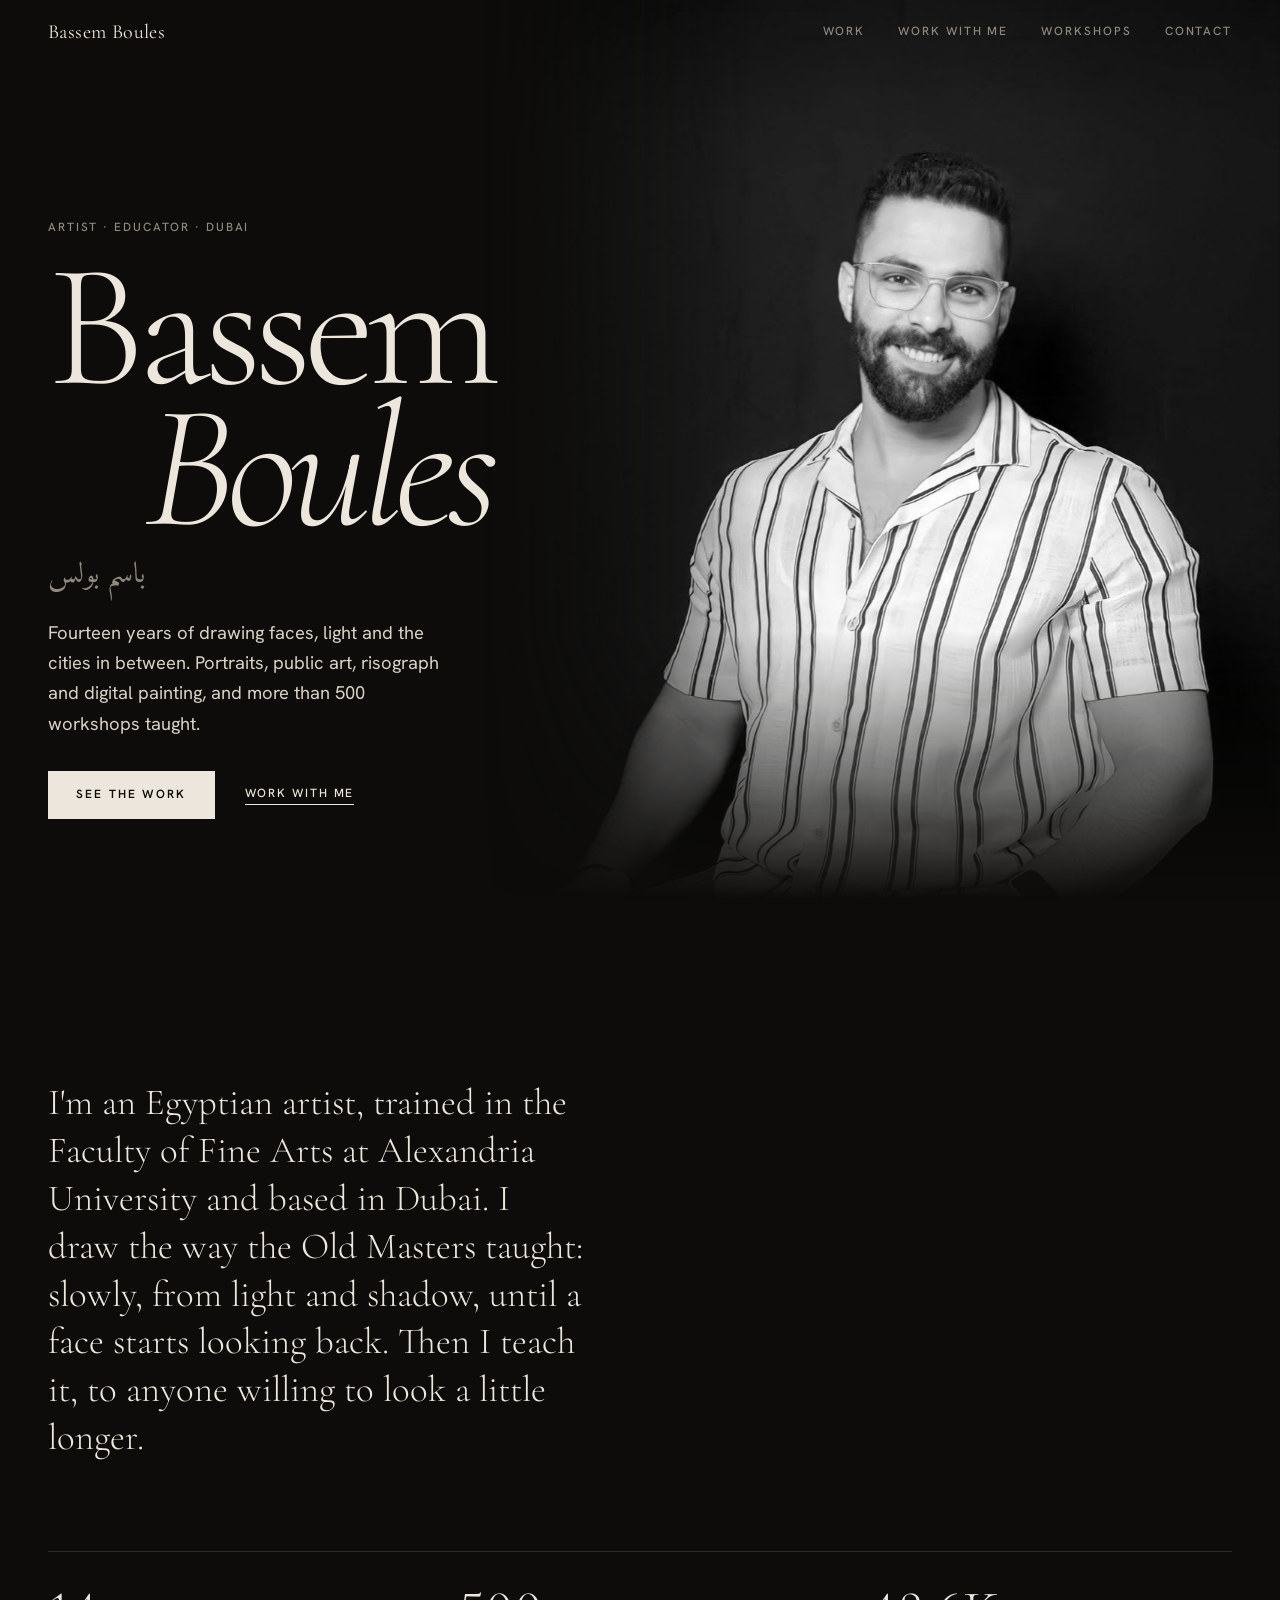
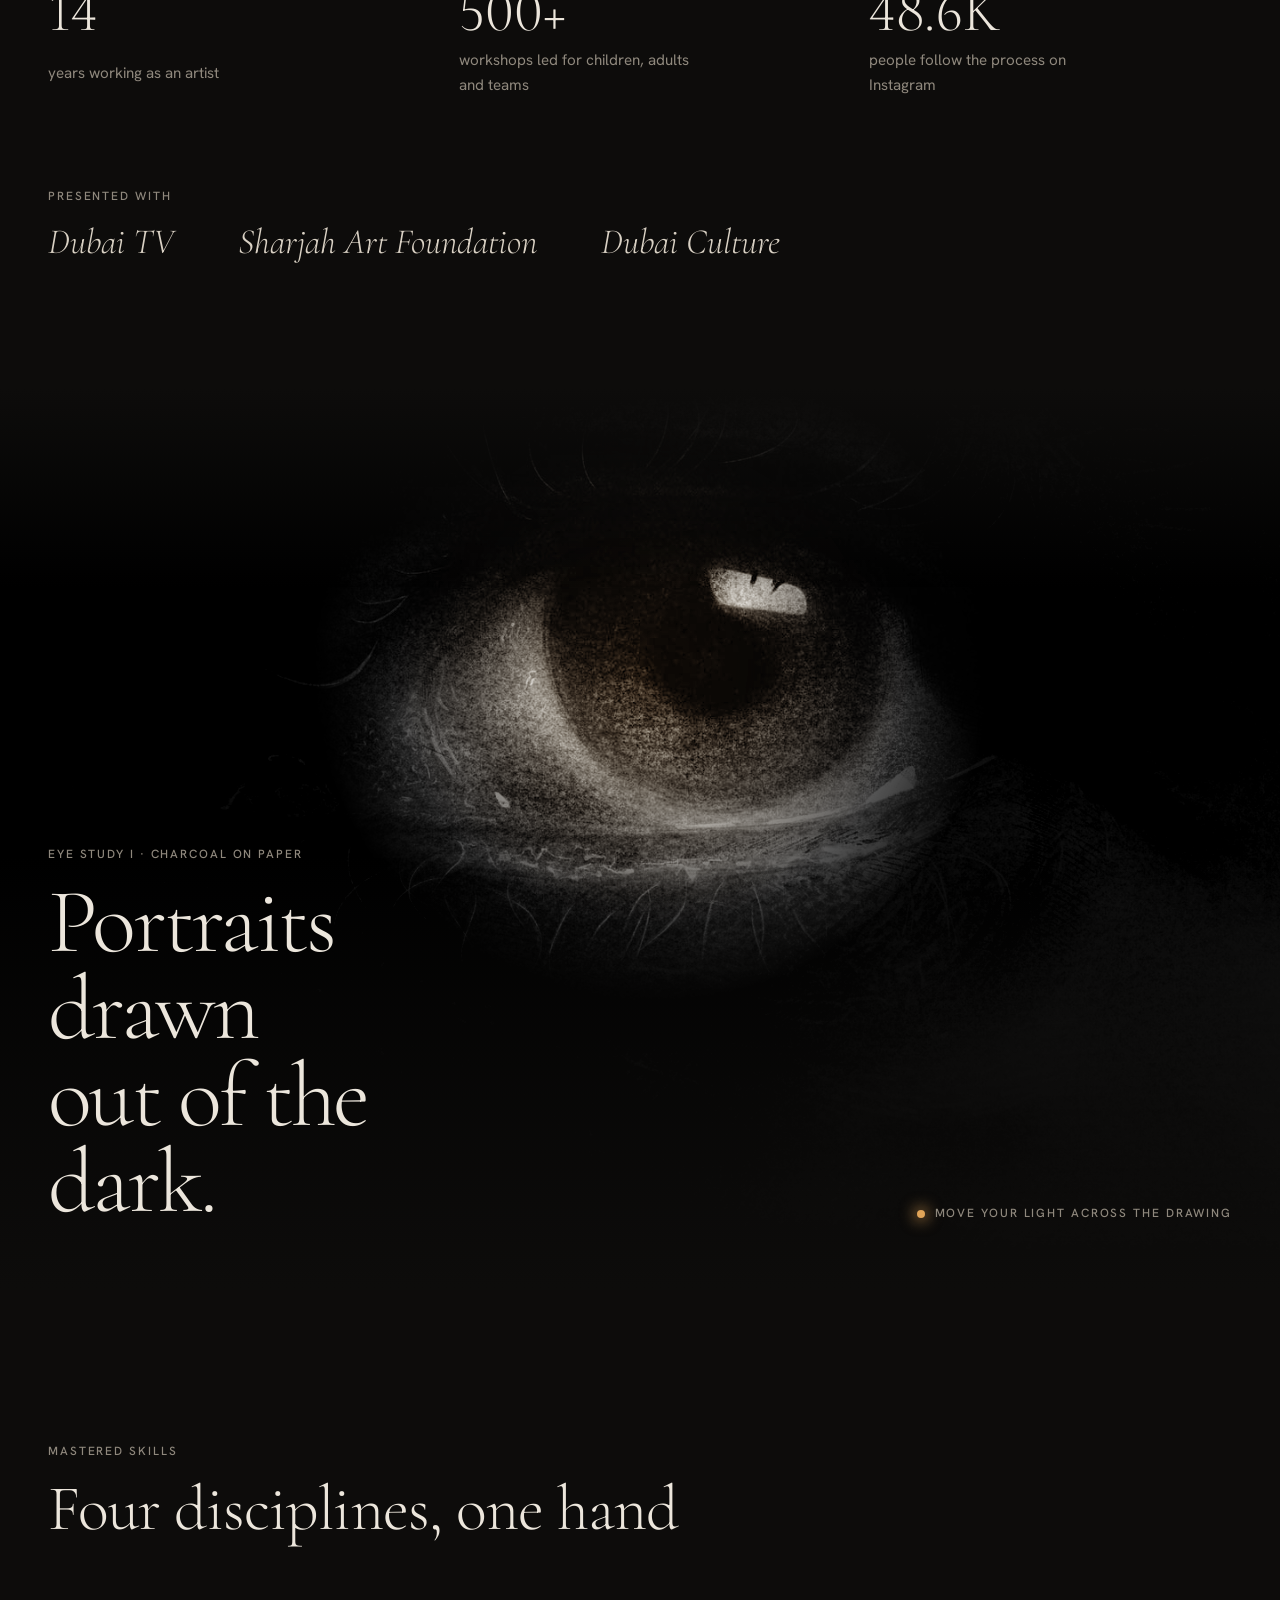
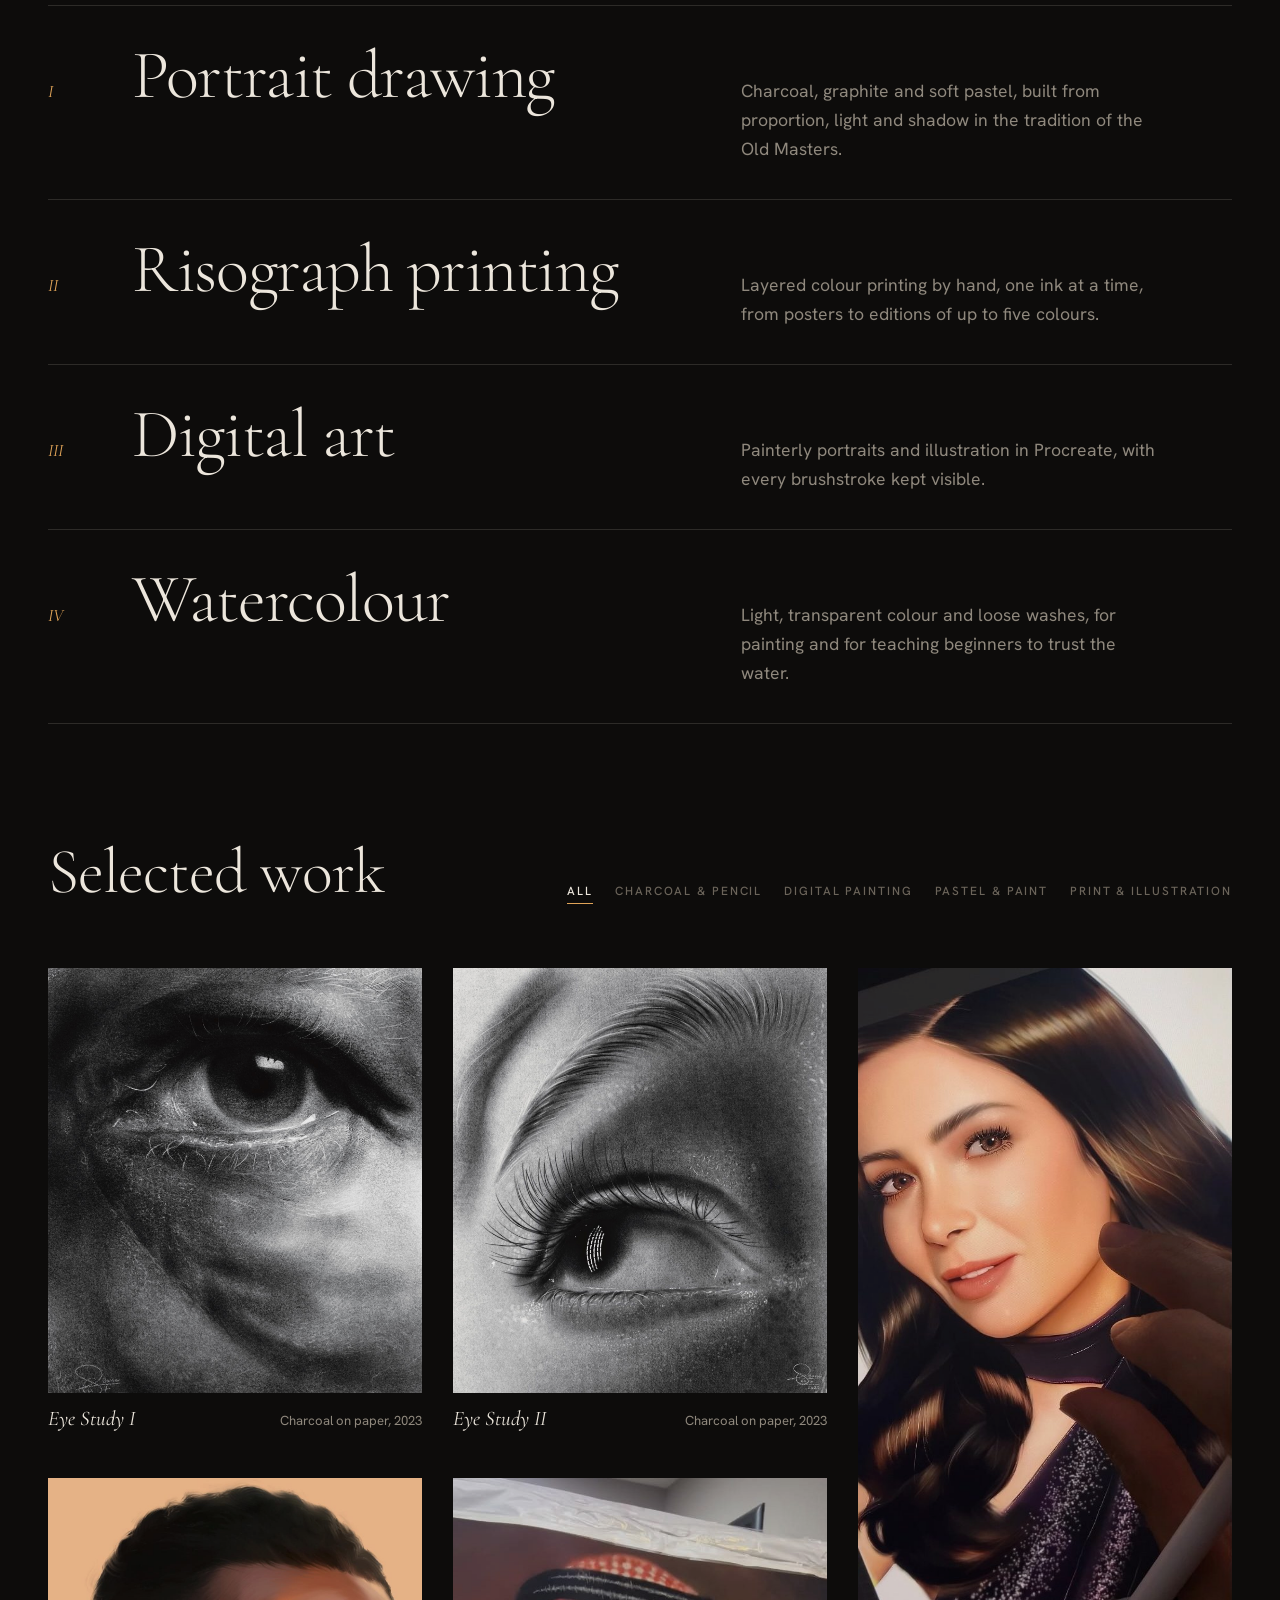
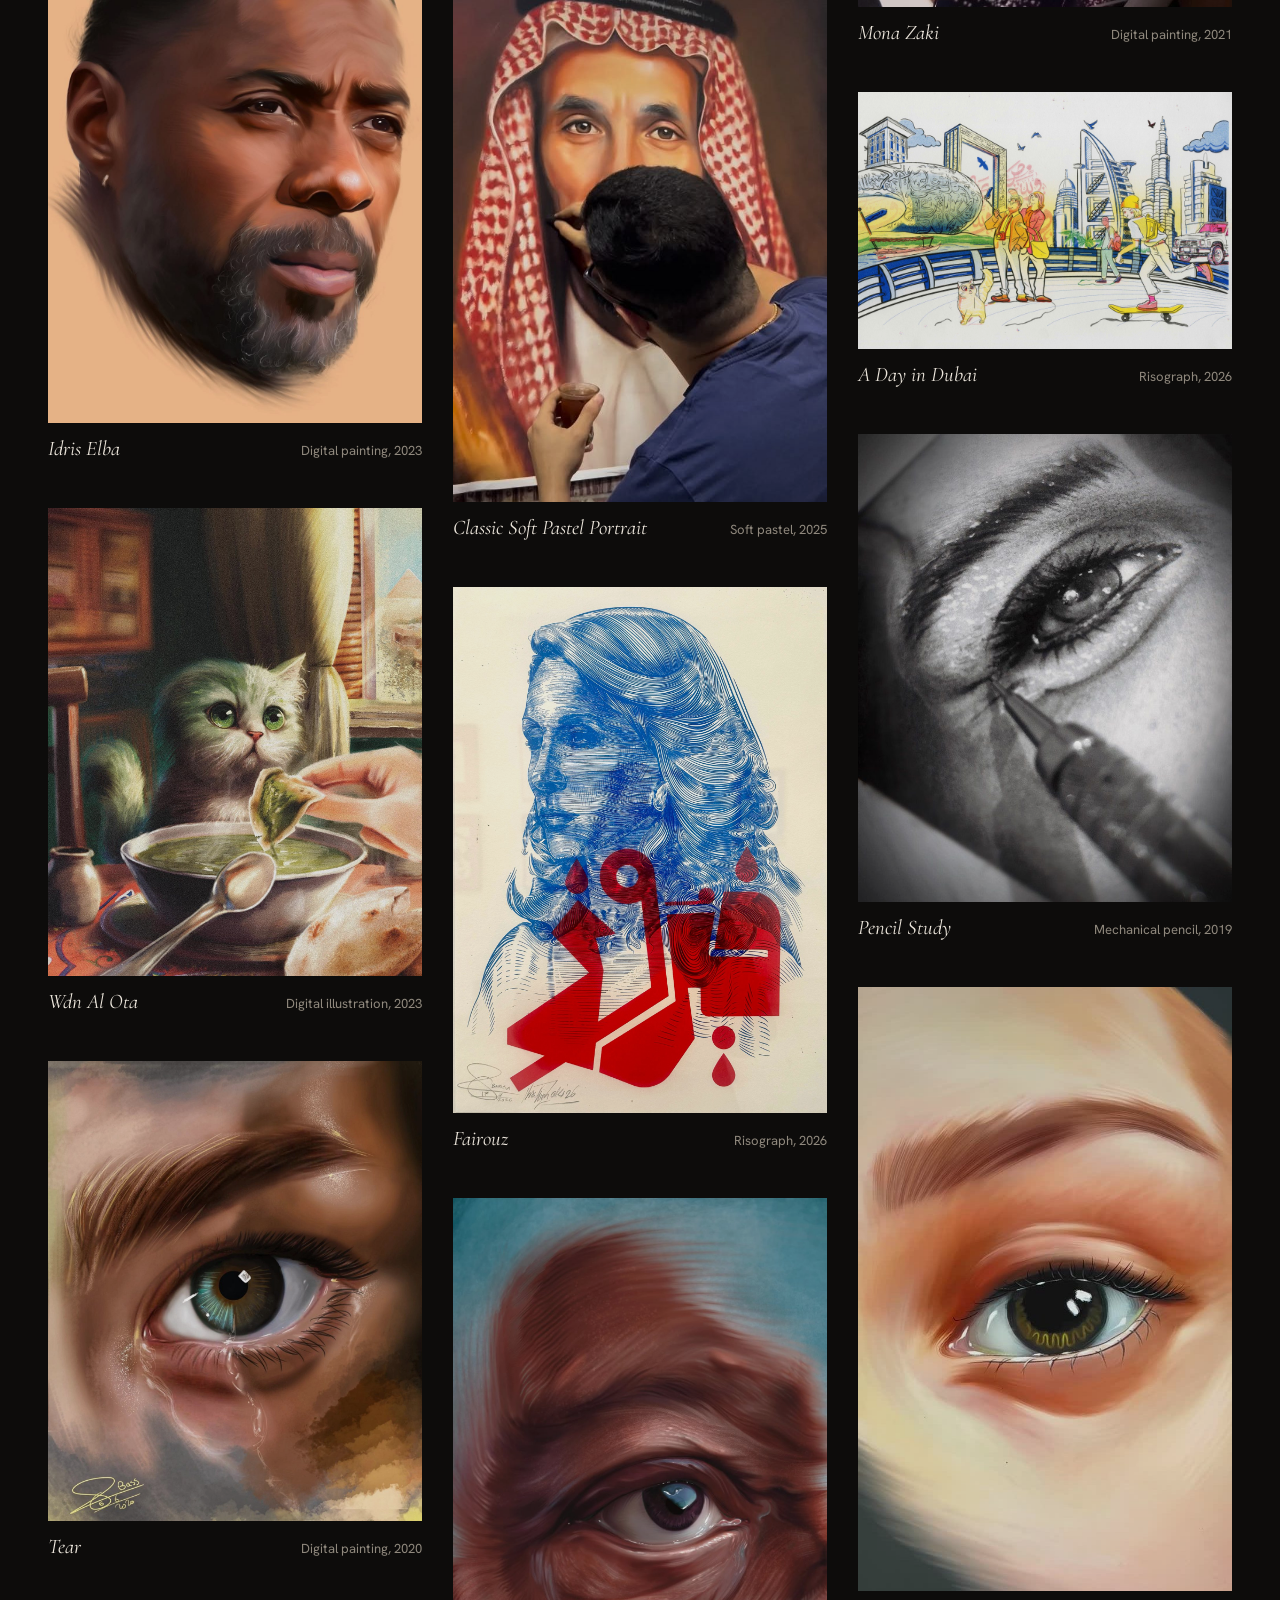
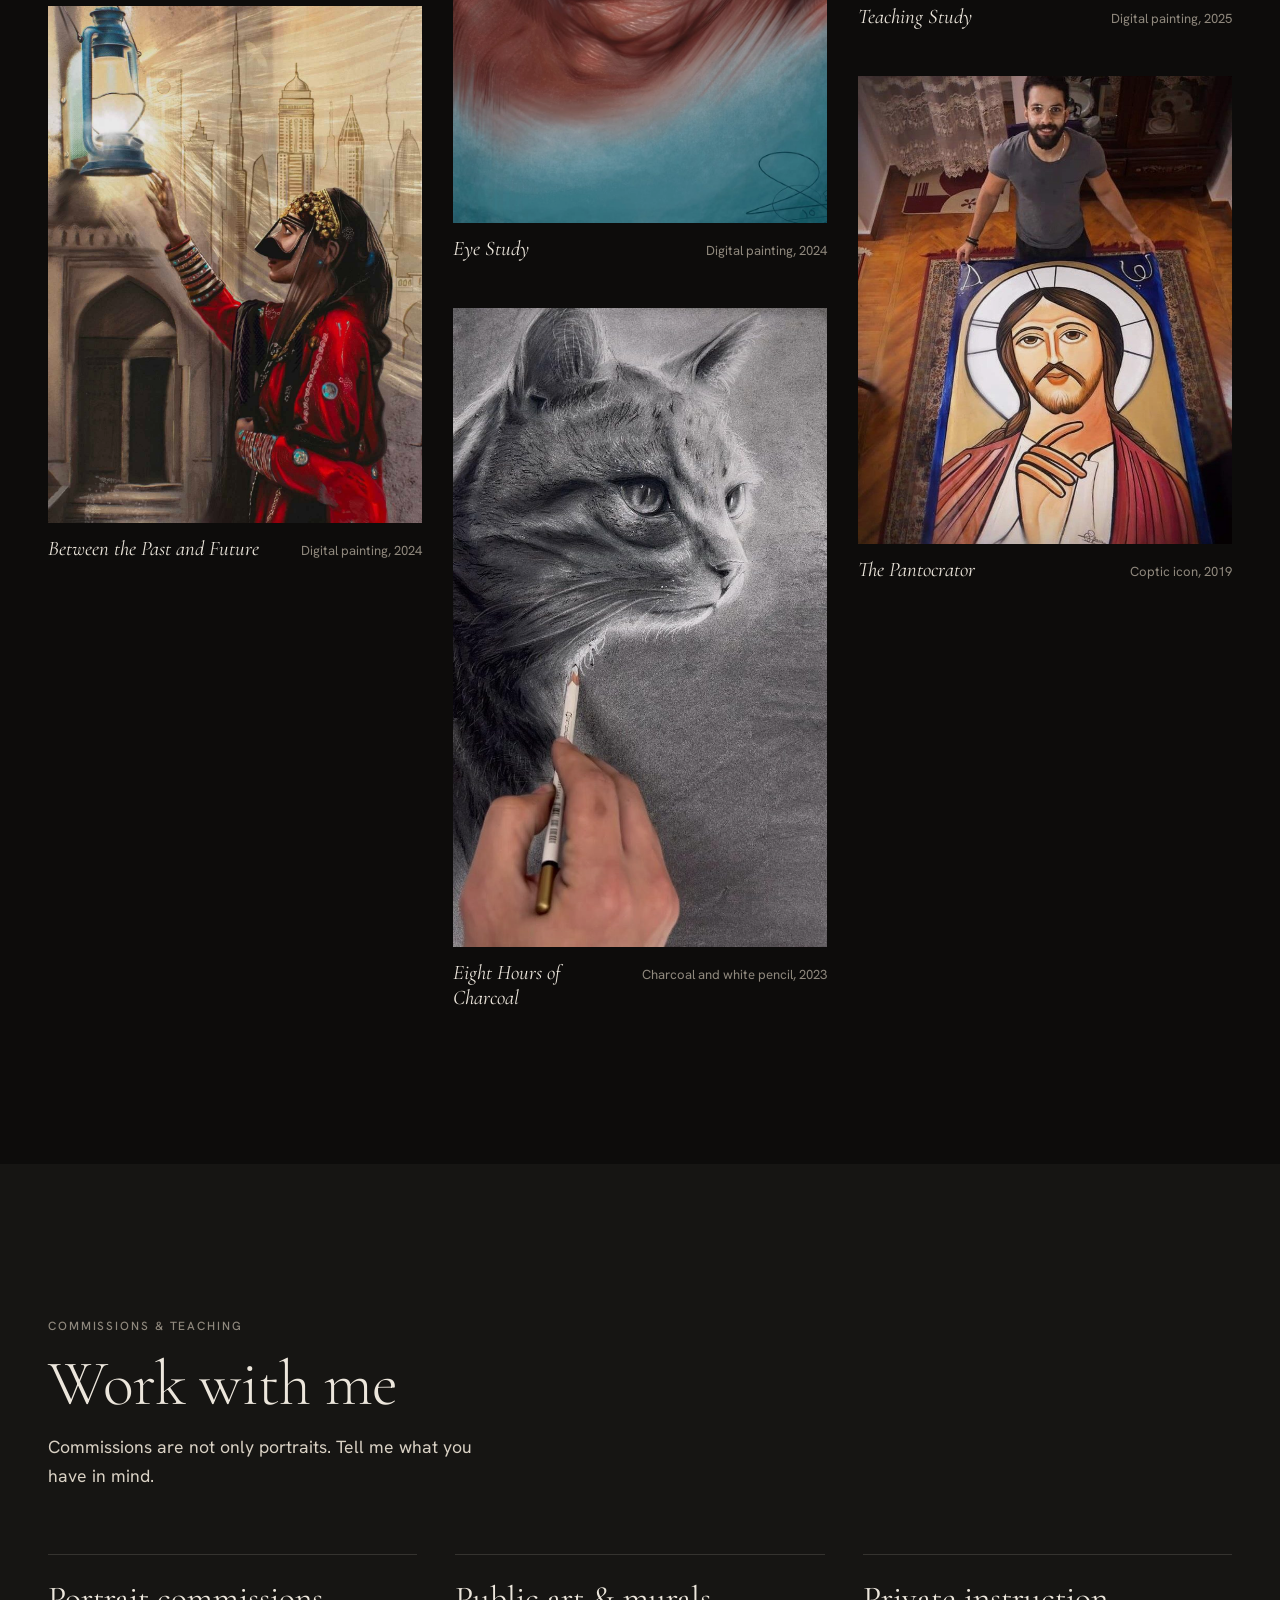
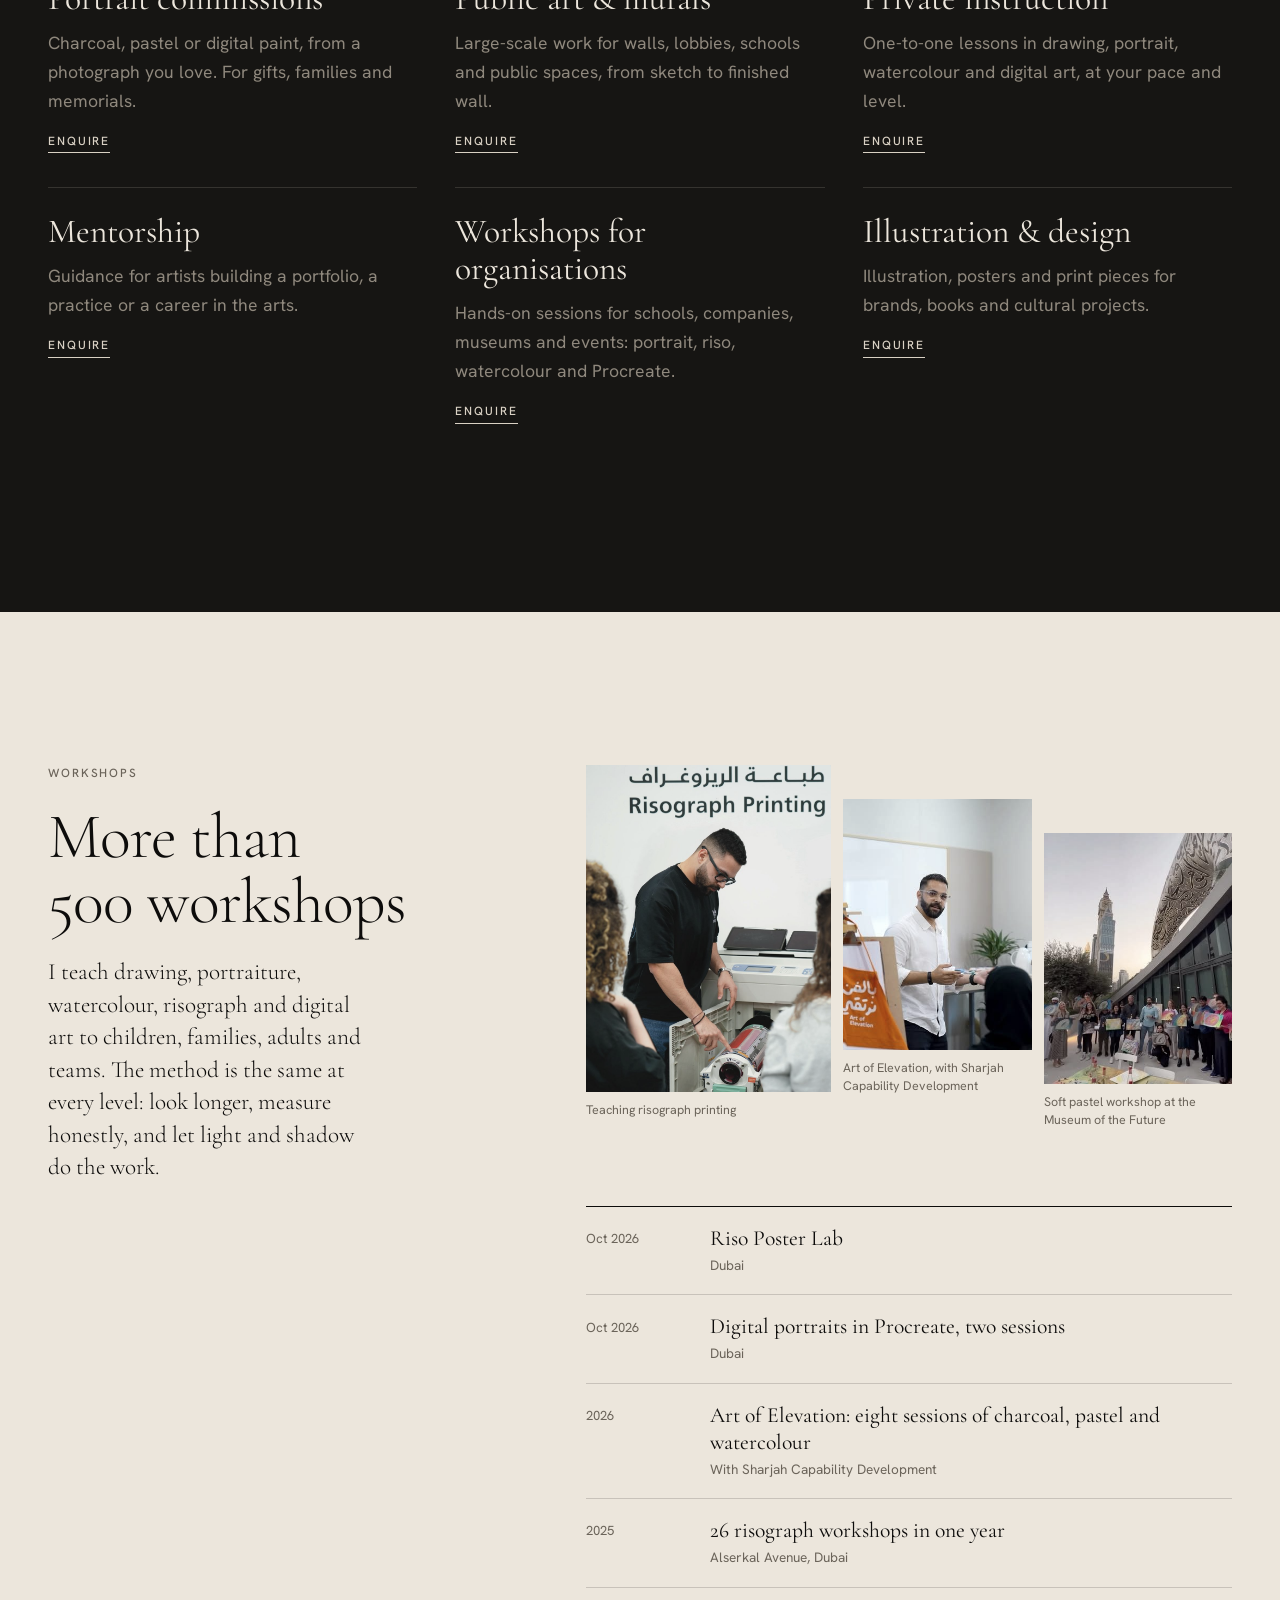
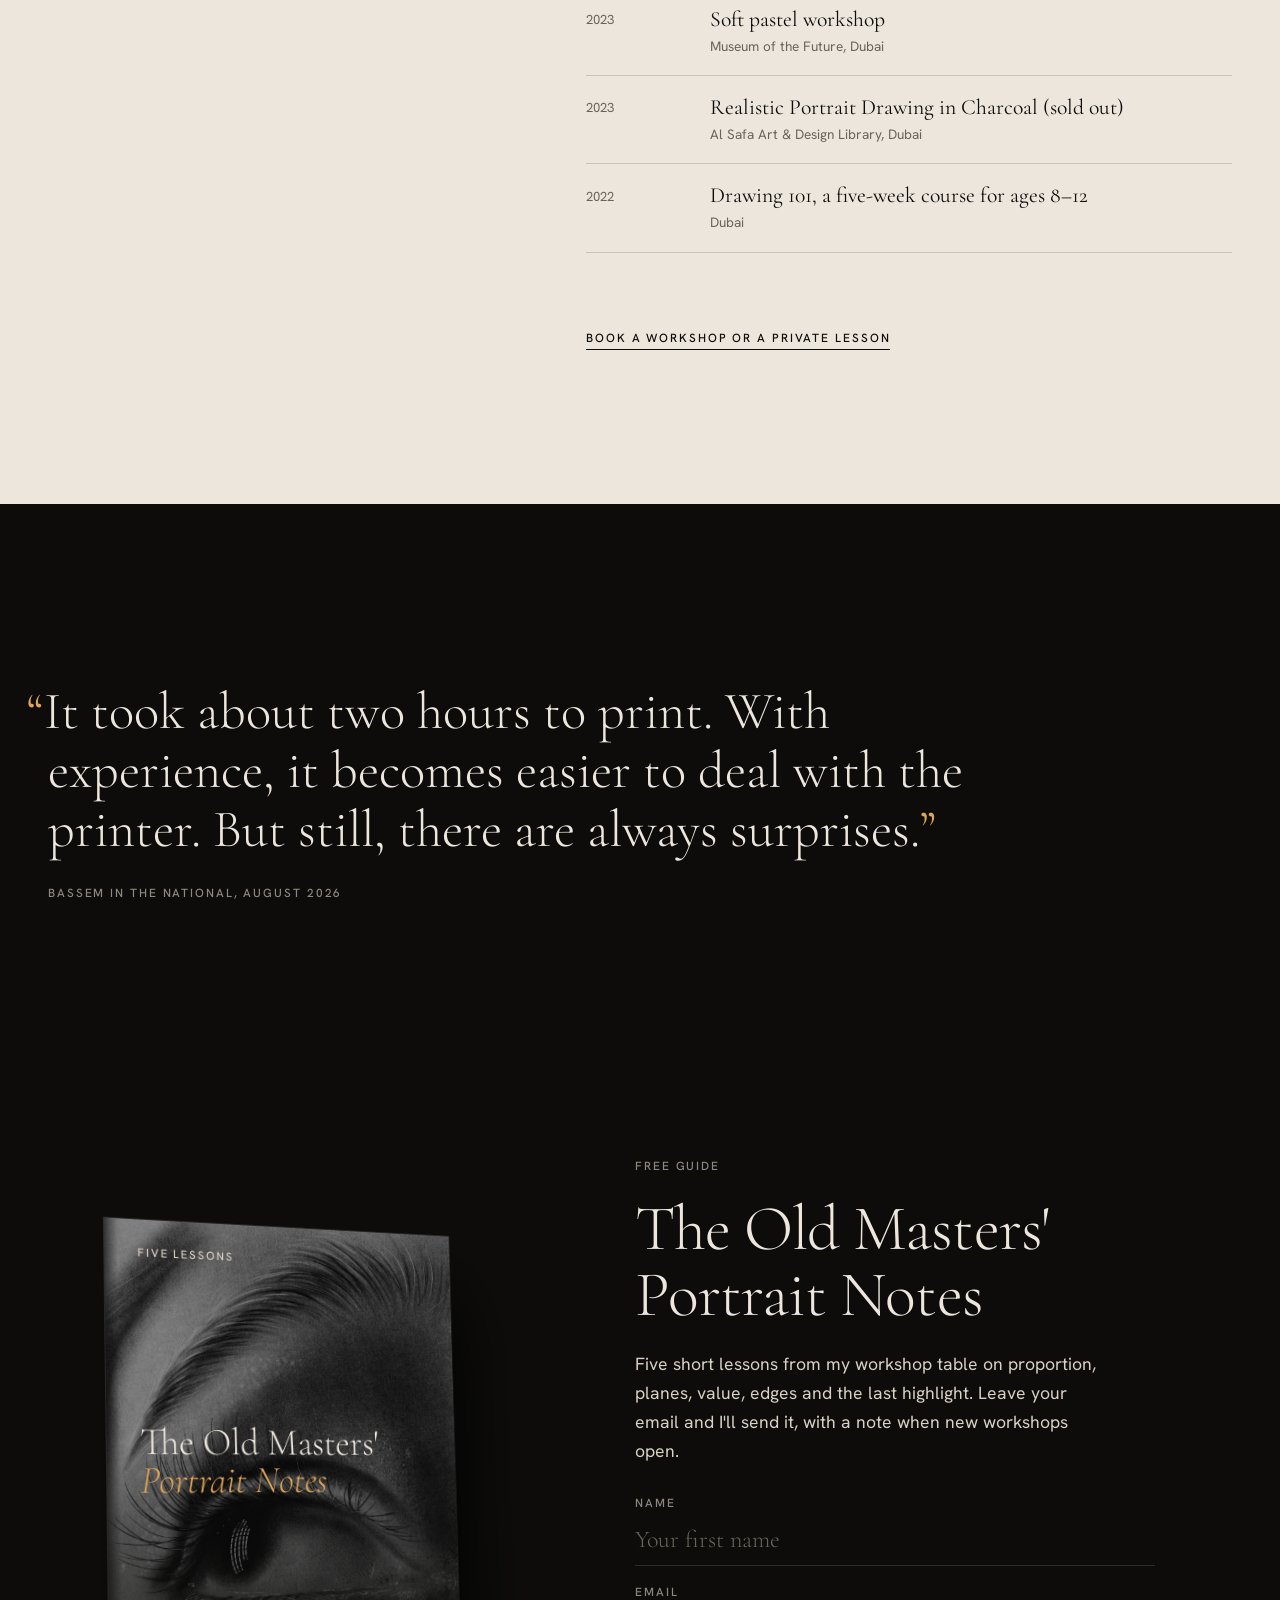
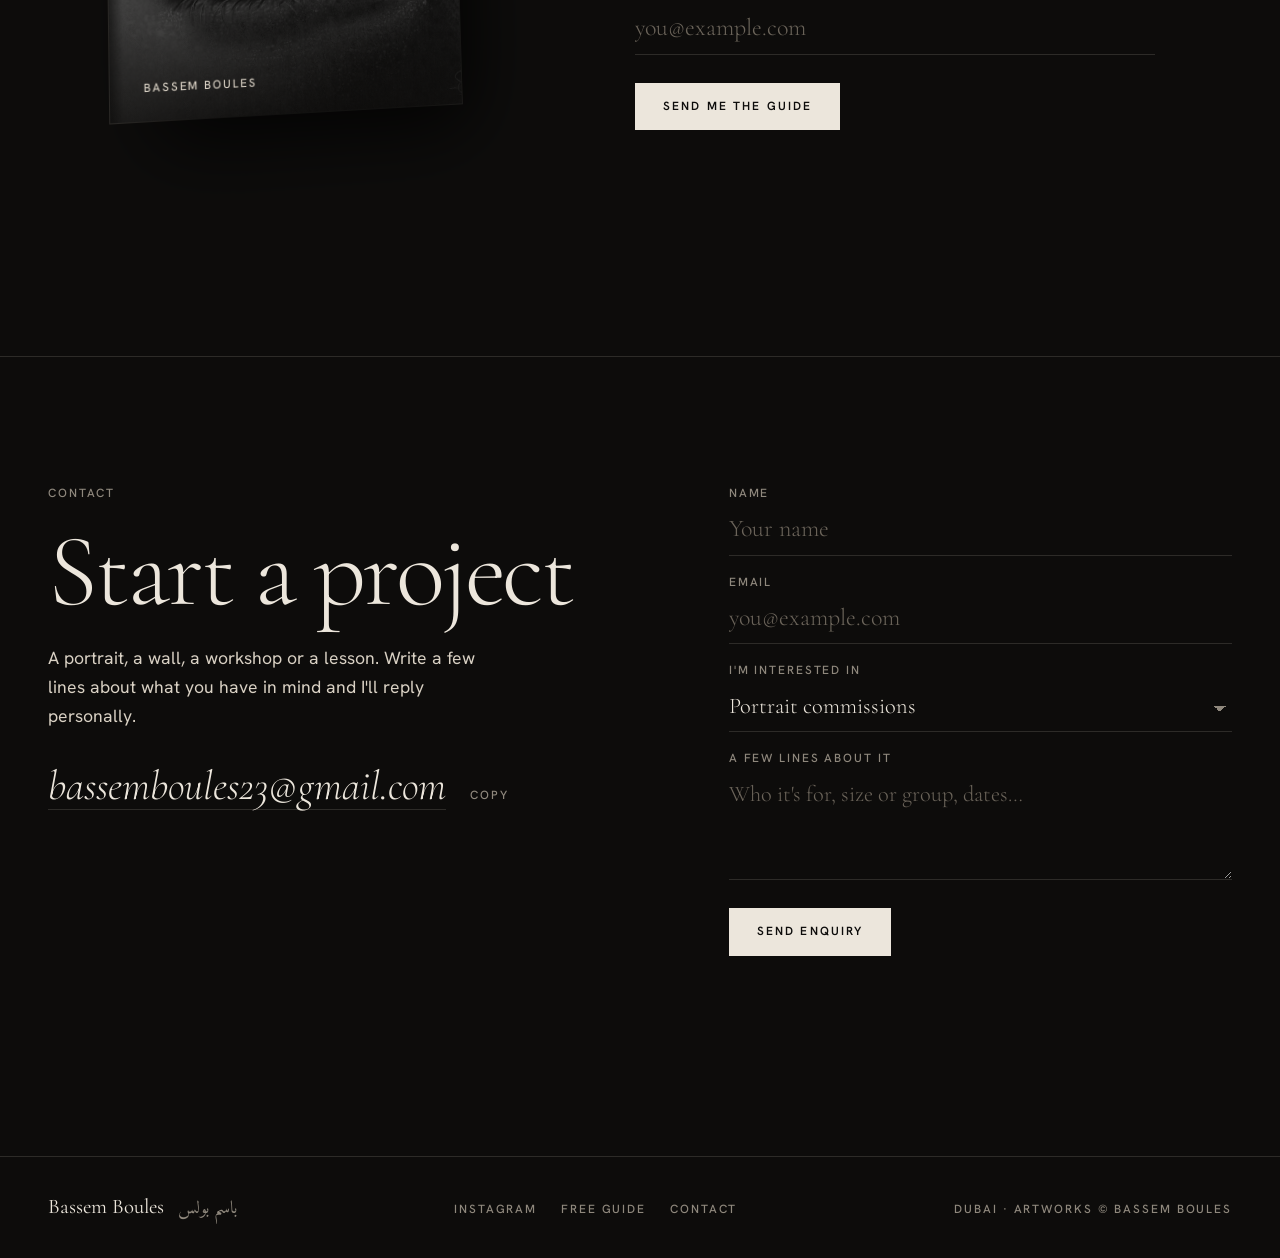
==== commit 81c3f10c: "Put Bassem at the centre and broaden his positioning Open with Bassem's portrait and his name set la" ====
--- a/index.html
+++ b/index.html
@@ -5,9 +5,9 @@
 <meta name="viewport" content="width=device-width, initial-scale=1, viewport-fit=cover">
 <title>Bassem Boules</title>
 <meta name="claude:viewport-fit-sides" content="cover">
-<meta name="description" content="Bassem Boules is an Egyptian portrait artist in Dubai, drawing in charcoal, pastel and digital paint, and teaching at Tashkeel.">
-<meta property="og:title" content="Bassem Boules, portrait artist">
-<meta property="og:description" content="Portraits drawn out of the dark. Works, workshops, commissions and a free portrait guide.">
+<meta name="description" content="Bassem Boules is an Egyptian artist and educator in Dubai: portraits, public art, risograph, digital art and watercolour, with more than 500 workshops taught.">
+<meta property="og:title" content="Bassem Boules, artist and educator">
+<meta property="og:description" content="Portraits, public art, risograph and digital painting. Commissions, private lessons, mentorship and workshops in Dubai.">
 <meta property="og:image" content="assets/img/og.jpg">
 <meta property="og:type" content="website">
 <meta name="twitter:card" content="summary_large_image">
@@ -17,7 +17,7 @@
 <link rel="preconnect" href="https://fonts.gstatic.com" crossorigin>
 <link rel="stylesheet" href="https://fonts.googleapis.com/css2?family=Amiri&family=Cormorant+Garamond:ital,wght@0,300;0,400;0,500;1,300;1,400&family=Hanken+Grotesk:wght@400;500;600&display=swap">
 <link rel="stylesheet" href="css/site.css">
-<link rel="preload" as="image" href="assets/works/charcoal-eye-i.jpg">
+<link rel="preload" as="image" href="assets/img/bassem.jpg">
 </head>
 <body>
 
@@ -25,34 +25,65 @@
   <a class="bar__name" href="#top">Bassem Boules</a>
   <nav class="bar__nav" aria-label="Sections">
     <a href="#work">Work</a>
-    <a href="#studio">Workshops</a>
-    <a href="#guide">Free guide</a>
-    <a href="#contact">Commission</a>
+    <a href="#services">Work with me</a>
+    <a href="#teaching">Workshops</a>
+    <a href="#contact">Contact</a>
   </nav>
 </header>
 
 <main id="top">
 
-  <!-- HERO: a lamp in a dark studio. The cursor is the light. -->
-  <section class="hero" id="hero" aria-label="Introduction">
-    <div class="hero__art" id="lamp">
-      <img class="hero__img hero__img--dim" src="assets/works/charcoal-eye-i.jpg" alt="" aria-hidden="true">
-      <img class="hero__img hero__img--lit" src="assets/works/charcoal-eye-i.jpg" alt="Eye Study I, a charcoal drawing by Bassem Boules">
-      <div class="hero__warm" aria-hidden="true"></div>
-      <div class="hero__fade" aria-hidden="true"></div>
-    </div>
+  <!-- HERO: the artist, by name -->
+  <section class="hero" aria-labelledby="hero-name">
+    <figure class="hero__photo">
+      <img id="hero-photo" src="assets/img/bassem.jpg" alt="Portrait of the artist Bassem Boules" width="1200" height="1200">
+    </figure>
     <div class="hero__text">
-      <p class="label" data-bind="tagline">Portrait artist · Dubai</p>
-      <h1 class="hero__title" id="hero-title">Portraits drawn<br>out of the dark.</h1>
-    </div>
-    <p class="hero__hint label" aria-hidden="true"><span class="hero__dot"></span><span data-bind="heroNote">Move your light across the drawing</span></p>
-  </section>
-
-  <!-- INTRO -->
+      <p class="label" data-bind="tagline">Artist · Educator · Dubai</p>
+      <h1 class="hero__name" id="hero-name"><span class="hero__first">Bassem</span><span class="hero__last">Boules</span></h1>
+      <p class="hero__ar" lang="ar" dir="rtl" data-bind="nameArabic">باسم بولس</p>
+      <p class="hero__line" id="hero-line"></p>
+      <div class="hero__actions">
+        <a class="btn" href="#work">See the work</a>
+        <a class="textlink" href="#services">Work with me</a>
+      </div>
+    </div>
+  </section>
+
+  <!-- INTRO + numbers + presented with -->
   <section class="intro wrap" aria-label="About">
-    <p class="intro__text" id="intro-text">Egyptian artist and illustrator, trained in the Faculty of Fine Arts at Alexandria University and working in Dubai.</p>
+    <p class="intro__text" id="intro-text"></p>
     <dl class="stats" id="stats"></dl>
-  </section>
+    <div class="presented">
+      <p class="label">Presented with</p>
+      <ul class="presented__list" id="presented"></ul>
+    </div>
+  </section>
+
+  <!-- LAMP: a charcoal drawing in the dark; the cursor is the light -->
+  <section class="lamp" aria-labelledby="lamp-title">
+    <div class="lamp__art" id="lamp">
+      <img class="lamp__img lamp__img--dim" id="lamp-dim" src="assets/works/charcoal-eye-i.jpg" alt="" aria-hidden="true" loading="lazy">
+      <img class="lamp__img lamp__img--lit" id="lamp-lit" src="assets/works/charcoal-eye-i.jpg" alt="Eye Study I, a charcoal drawing by Bassem Boules" loading="lazy">
+      <div class="lamp__warm" aria-hidden="true"></div>
+      <div class="lamp__fade" aria-hidden="true"></div>
+    </div>
+    <div class="lamp__text">
+      <p class="label" id="lamp-label">Eye Study I · charcoal on paper</p>
+      <h2 class="lamp__title" id="lamp-title">Portraits drawn<br>out of the dark.</h2>
+    </div>
+    <p class="lamp__hint label" aria-hidden="true"><span class="lamp__dot"></span><span id="lamp-hint">Move your light across the drawing</span></p>
+  </section>
+
+  <!-- SKILLS: hover a discipline to see it -->
+  <section class="skills wrap" aria-labelledby="skills-title">
+    <div class="sechead">
+      <p class="label">Mastered skills</p>
+      <h2 class="h2" id="skills-title">Four disciplines, one hand</h2>
+    </div>
+    <ol class="skills__list" id="skills"></ol>
+  </section>
+  <figure class="peek" id="peek" aria-hidden="true"><img id="peek-img" src="" alt=""></figure>
 
   <!-- WORK -->
   <section class="work wrap" id="work" aria-labelledby="work-title">
@@ -63,26 +94,29 @@
     <div class="grid" id="grid"></div>
   </section>
 
-  <!-- DETAIL: one study, very large -->
-  <section class="detail" id="detail" aria-label="Detail">
-    <img class="detail__img" id="detail-img" src="assets/works/eye-study-2024.jpg" alt="" loading="lazy">
-    <figure class="detail__quote wrap">
-      <blockquote id="detail-quote">Each wrinkle and texture tells a story.</blockquote>
-      <figcaption class="label" id="detail-source">Bassem, on his 2024 eye study</figcaption>
-    </figure>
-  </section>
-
-  <!-- STUDIO / TEACHING (the one light room in the house) -->
-  <section class="studio" id="studio" aria-labelledby="studio-title">
+  <!-- SERVICES -->
+  <section class="services" id="services" aria-labelledby="services-title">
+    <div class="wrap">
+      <div class="sechead">
+        <p class="label">Commissions & teaching</p>
+        <h2 class="h2" id="services-title">Work with me</h2>
+        <p class="sechead__text" id="services-text"></p>
+      </div>
+      <ol class="services__list" id="services-list"></ol>
+    </div>
+  </section>
+
+  <!-- TEACHING (the one light room) -->
+  <section class="studio" id="teaching" aria-labelledby="studio-title">
     <div class="wrap studio__in">
       <div class="studio__head">
         <p class="label">Workshops</p>
-        <h2 class="h2" id="studio-title">The workshop table</h2>
+        <h2 class="h2" id="studio-title">More than 500 workshops</h2>
         <p class="studio__text" id="studio-text"></p>
       </div>
       <div class="studio__photos" id="studio-photos"></div>
       <ol class="sessions" id="sessions"></ol>
-      <a class="textlink" id="studio-cta" href="#contact">Ask about the next workshop</a>
+      <a class="textlink" id="studio-cta" href="#contact">Book a workshop or a private lesson</a>
     </div>
   </section>
 
@@ -116,16 +150,29 @@
     </div>
   </section>
 
-  <!-- COMMISSION -->
-  <section class="contact wrap" id="contact" aria-labelledby="com-title">
-    <p class="label">Commissions</p>
-    <h2 class="contact__title" id="com-title">Commission a portrait</h2>
-    <p class="contact__text" id="com-text"></p>
-    <ol class="steps" id="com-steps"></ol>
-    <div class="contact__mail">
-      <a class="contact__email" id="email-link" href="mailto:bassemboules23@gmail.com"><span id="email-text">bassemboules23@gmail.com</span></a>
-      <button class="copy label" id="copy-email" type="button">Copy</button>
-    </div>
+  <!-- CONTACT / ENQUIRY -->
+  <section class="contact wrap" id="contact" aria-labelledby="contact-title">
+    <div class="contact__head">
+      <p class="label">Contact</p>
+      <h2 class="contact__title" id="contact-title">Start a project</h2>
+      <p class="contact__text" id="contact-text"></p>
+      <div class="contact__mail">
+        <a class="contact__email" id="email-link" href="mailto:bassemboules23@gmail.com"><span id="email-text">bassemboules23@gmail.com</span></a>
+        <button class="copy label" id="copy-email" type="button">Copy</button>
+      </div>
+    </div>
+    <form class="form enquiry" id="enquiry" novalidate>
+      <label class="field" for="enq-name"><span class="label">Name</span>
+        <input id="enq-name" name="name" type="text" autocomplete="name" placeholder="Your name"></label>
+      <label class="field" for="enq-email"><span class="label">Email</span>
+        <input id="enq-email" name="email" type="email" autocomplete="email" required placeholder="you@example.com"></label>
+      <label class="field" for="enq-type"><span class="label">I'm interested in</span>
+        <select id="enq-type" name="type"></select></label>
+      <label class="field" for="enq-msg"><span class="label">A few lines about it</span>
+        <textarea id="enq-msg" name="message" rows="3" placeholder="Who it's for, size or group, dates…"></textarea></label>
+      <button class="btn" id="enq-button" type="submit">Send enquiry</button>
+      <p class="form__msg" id="enq-msg-out" role="status" aria-live="polite"></p>
+    </form>
   </section>
 </main>
 
@@ -133,8 +180,8 @@
   <p class="foot__name">Bassem Boules <span lang="ar" dir="rtl" class="foot__ar" data-bind="nameArabic">باسم بولس</span></p>
   <p class="foot__links label">
     <a id="ig-link" href="https://www.instagram.com/bassem_paul_art/" target="_blank" rel="noopener">Instagram</a>
-    <a id="foot-shop" href="https://shop.tashkeel.org/collections/bassem-boules" target="_blank" rel="noopener">Prints at Tashkeel</a>
-    <a id="foot-tashkeel" href="https://tashkeel.org/artists/bassem-boules" target="_blank" rel="noopener">Tashkeel profile</a>
+    <a href="#guide">Free guide</a>
+    <a href="#contact">Contact</a>
   </p>
   <p class="foot__meta label">Dubai · Artworks © Bassem Boules</p>
 </footer>
@@ -151,7 +198,7 @@
     <h3 class="viewer__title" id="viewer-title"></h3>
     <p class="label" id="viewer-meta"></p>
     <p class="viewer__story" id="viewer-story"></p>
-    <p class="viewer__actions"><span class="label" id="viewer-status"></span> <a class="textlink" id="viewer-link" href="#" target="_blank" rel="noopener">See the post</a></p>
+    <p class="viewer__actions"><span class="label" id="viewer-status"></span> <a class="textlink" id="viewer-link" href="#">See the post</a></p>
   </div>
 </dialog>
 
--- a/css/site.css
+++ b/css/site.css
@@ -64,37 +64,62 @@
 .bar__nav a:hover { color: var(--bone); }
 @media (max-width: 640px) { .bar__nav a:nth-child(2), .bar__nav a:nth-child(3) { display: none; } }
 
-/* ---------- hero ---------- */
-.hero { position: relative; height: min(100svh, 1100px); min-height: 560px; overflow: hidden; background: var(--ink); }
-.hero__art { --x: 50%; --y: 30%; --r: 300px; position: absolute; inset: 0; cursor: none; touch-action: pan-y; }
-@media (hover: none) { .hero__art { cursor: auto; } }
-.hero__img { position: absolute; inset: 0; width: 100%; height: 100%; object-fit: cover; object-position: 50% 22%; }
-.hero__img--dim { filter: brightness(.13) contrast(1.15) grayscale(1); }
-.hero__img--lit {
+/* ---------- hero: the artist ---------- */
+.hero { position: relative; min-height: min(100svh, 1040px); display: grid; align-items: end; overflow: hidden; isolation: isolate; }
+.hero__photo { position: absolute; z-index: -1; margin: 0; right: 0; top: 0; bottom: 0; width: min(62vw, 1000px); }
+.hero__photo img {
+  width: 100%; height: 100%; object-fit: cover; object-position: 50% 18%;
+  -webkit-mask-image: linear-gradient(to right, transparent 0%, #000 34%), linear-gradient(to top, transparent 0%, #000 30%);
+          mask-image: linear-gradient(to right, transparent 0%, #000 34%), linear-gradient(to top, transparent 0%, #000 30%);
+  -webkit-mask-composite: source-in; mask-composite: intersect;
+}
+.hero__text { position: relative; display: grid; gap: 22px; justify-items: start; width: 100%; max-width: var(--max); margin-inline: auto;
+  padding: 140px var(--gutter-r) clamp(56px, 9vh, 110px) var(--gutter); }
+.hero__name { margin: 0; display: grid; font: 300 clamp(4.6rem, 1.4rem + 12vw, 14rem)/.8 var(--f-display); letter-spacing: -.045em; }
+.hero__last { padding-left: .55em; font-style: italic; }
+.hero__ar { margin: 0; font: 400 clamp(1.3rem, 1rem + 1vw, 1.9rem)/1 var(--f-arabic); color: var(--mute); }
+.hero__line { margin: 6px 0 0; max-width: 40ch; color: var(--bone-2); font-size: clamp(1rem, .95rem + .3vw, 1.15rem); }
+.hero__actions { display: flex; flex-wrap: wrap; align-items: center; gap: 18px 30px; margin-top: 10px; }
+.hero__actions .btn { margin-top: 0; }
+@media (max-width: 760px) {
+  .hero { align-items: stretch; min-height: 0; }
+  .hero__photo { position: relative; width: 100%; height: auto; aspect-ratio: 1 / 1.05; }
+  .hero__photo img { -webkit-mask-image: linear-gradient(to top, transparent 0%, #000 42%); mask-image: linear-gradient(to top, transparent 0%, #000 42%); }
+  .hero__text { margin-top: -16vw; padding-top: 0; }
+  .hero__photo img { object-position: 50% 10%; }
+  .hero { display: flex; flex-direction: column; }
+}
+@media (prefers-reduced-motion: no-preference) {
+  .hero__photo img { animation: develop 2.4s var(--ease) both; }
+  @keyframes develop { from { opacity: .001; transform: scale(1.06); filter: brightness(.3); } }
+  .hero__text > * { animation: rise 1.4s var(--ease) both; }
+  .hero__text > *:nth-child(2) { animation-delay: .2s; }
+  .hero__text > *:nth-child(3) { animation-delay: .35s; }
+  .hero__text > *:nth-child(4) { animation-delay: .5s; }
+  .hero__text > *:nth-child(5) { animation-delay: .6s; }
+  @keyframes rise { from { transform: translateY(24px); opacity: .001; } }
+}
+
+/* ---------- lamp: a drawing in the dark ---------- */
+.lamp { position: relative; height: min(100svh, 1000px); min-height: 560px; overflow: hidden; background: var(--ink); }
+.lamp__art { --x: 50%; --y: 30%; --r: 300px; position: absolute; inset: 0; cursor: none; touch-action: pan-y; }
+@media (hover: none) { .lamp__art { cursor: auto; } }
+.lamp__img { position: absolute; inset: 0; width: 100%; height: 100%; object-fit: cover; object-position: 50% 22%; }
+.lamp__img--dim { filter: brightness(.12) contrast(1.15) grayscale(1); }
+.lamp__img--lit {
   filter: grayscale(1) contrast(1.06);
   -webkit-mask-image: radial-gradient(circle var(--r) at var(--x) var(--y), #000 0%, rgba(0,0,0,.92) 28%, rgba(0,0,0,.45) 62%, transparent 100%);
           mask-image: radial-gradient(circle var(--r) at var(--x) var(--y), #000 0%, rgba(0,0,0,.92) 28%, rgba(0,0,0,.45) 62%, transparent 100%);
 }
-.hero__warm { /* the lamp's colour falling on the paper */
-  position: absolute; inset: 0; pointer-events: none; mix-blend-mode: soft-light;
-  background: radial-gradient(circle calc(var(--r) * 1.1) at var(--x) var(--y), rgba(224, 164, 88, .55), transparent 70%);
-}
-.hero__fade { position: absolute; inset: 0; pointer-events: none; background: linear-gradient(to top, var(--ink) 0%, rgba(13,12,11,.6) 22%, transparent 48%), linear-gradient(to bottom, rgba(13,12,11,.7), transparent 18%); }
-.hero__text {
-  position: absolute; left: 0; right: 0; bottom: clamp(36px, 7vh, 90px); pointer-events: none;
-  padding-left: var(--gutter); padding-right: var(--gutter-r); display: grid; gap: 18px;
-}
-.hero__title { margin: 0; font: 300 var(--t-hero)/.92 var(--f-display); letter-spacing: -.03em; text-wrap: balance; max-width: 11ch; }
-.hero__hint { position: absolute; right: var(--gutter-r); bottom: clamp(40px, 7.5vh, 96px); display: flex; align-items: center; gap: 10px; pointer-events: none; }
-.hero__dot { width: 8px; height: 8px; border-radius: 50%; background: var(--lamp); box-shadow: 0 0 14px 4px rgba(224,164,88,.5); }
-@media (max-width: 760px) { .hero__hint { display: none; } }
-@media (prefers-reduced-motion: no-preference) {
-  .hero__text > * { animation: rise 1.4s var(--ease) both; }
-  .hero__text > *:nth-child(2) { animation-delay: .15s; }
-  @keyframes rise { from { transform: translateY(24px); opacity: .001; } }
-  .hero__dot { animation: flicker 3.2s ease-in-out infinite; }
-  @keyframes flicker { 50% { opacity: .55; } }
-}
+.lamp__warm { position: absolute; inset: 0; pointer-events: none; mix-blend-mode: soft-light;
+  background: radial-gradient(circle calc(var(--r) * 1.1) at var(--x) var(--y), rgba(224, 164, 88, .55), transparent 70%); }
+.lamp__fade { position: absolute; inset: 0; pointer-events: none; background: linear-gradient(to top, var(--ink) 0%, rgba(13,12,11,.6) 22%, transparent 48%), linear-gradient(to bottom, var(--ink) 0%, transparent 22%); }
+.lamp__text { position: absolute; left: 0; right: 0; bottom: clamp(36px, 7vh, 90px); pointer-events: none; max-width: var(--max); margin-inline: auto; padding-left: var(--gutter); padding-right: var(--gutter-r); display: grid; gap: 16px; }
+.lamp__title { margin: 0; font: 300 clamp(2.8rem, 1.4rem + 5.4vw, 7rem)/.95 var(--f-display); letter-spacing: -.03em; max-width: 11ch; }
+.lamp__hint { position: absolute; right: max(var(--gutter-r), calc((100% - var(--max)) / 2 + var(--gutter-r))); bottom: clamp(40px, 7.5vh, 96px); display: flex; align-items: center; gap: 10px; pointer-events: none; }
+.lamp__dot { width: 8px; height: 8px; border-radius: 50%; background: var(--lamp); box-shadow: 0 0 14px 4px rgba(224,164,88,.5); }
+@media (max-width: 760px) { .lamp__hint { display: none; } }
+@media (prefers-reduced-motion: no-preference) { .lamp__dot { animation: flicker 3.2s ease-in-out infinite; } @keyframes flicker { 50% { opacity: .55; } } }
 
 /* ---------- intro ---------- */
 .intro { padding-block: clamp(90px, 14vw, 200px) clamp(70px, 10vw, 140px); display: grid; gap: clamp(48px, 7vw, 96px); }
@@ -134,12 +159,45 @@
   @keyframes tileIn { from { transform: translateY(28px); opacity: .001; } }
 }
 
-/* ---------- detail ---------- */
-.detail { position: relative; height: min(110vh, 1100px); overflow: hidden; display: grid; align-items: end; }
-.detail__img { position: absolute; inset: -10% 0; width: 100%; height: 120%; object-fit: cover; object-position: 50% 45%; will-change: transform; }
-.detail::after { content: ""; position: absolute; inset: 0; background: linear-gradient(to top, var(--ink) 0%, rgba(13,12,11,.35) 40%, transparent 70%), linear-gradient(to bottom, var(--ink), transparent 22%); }
-.detail__quote { position: relative; z-index: 1; margin: 0 auto; width: 100%; padding-bottom: clamp(60px, 10vw, 140px); display: grid; gap: 18px; }
-.detail__quote blockquote { margin: 0; font: italic 300 clamp(2.4rem, 1.4rem + 4.6vw, 6.4rem)/1 var(--f-display); letter-spacing: -.02em; max-width: 14ch; text-wrap: balance; }
+/* ---------- presented with ---------- */
+.presented { display: grid; gap: 18px; }
+.presented__list { list-style: none; margin: 0; padding: 0; display: flex; flex-wrap: wrap; gap: 10px clamp(28px, 5vw, 72px); }
+.presented__list li { font: italic 300 clamp(1.5rem, 1.1rem + 1.4vw, 2.4rem)/1.1 var(--f-display); color: var(--bone-2); }
+
+/* ---------- section heads ---------- */
+.sechead { display: grid; gap: 16px; margin-bottom: clamp(36px, 5vw, 64px); }
+.sechead__text { margin: 0; max-width: 44ch; color: var(--bone-2); }
+
+/* ---------- skills ---------- */
+.skills { padding-block: clamp(90px, 12vw, 180px) clamp(70px, 9vw, 130px); }
+.skills__list { list-style: none; margin: 0; padding: 0; counter-reset: k; border-top: 1px solid var(--line); }
+.skill { counter-increment: k; position: relative; display: grid; grid-template-columns: 3rem minmax(0, 1fr); gap: 4px 20px; padding-block: clamp(22px, 3vw, 36px); border-bottom: 1px solid var(--line); cursor: default; }
+@media (min-width: 900px) { .skill { grid-template-columns: 4rem minmax(0, 1.2fr) minmax(0, 1fr); align-items: baseline; } }
+.skill::before { content: counter(k, upper-roman); font: italic 400 1.1rem/1 var(--f-display); color: var(--lamp); padding-top: .9em; }
+.skill__title { font: 300 clamp(2.2rem, 1.4rem + 3.6vw, 5.4rem)/1 var(--f-display); letter-spacing: -.02em; transition: transform .7s var(--ease), color .4s; }
+.skill__text { margin: 0; color: var(--mute); max-width: 42ch; grid-column: 2; transition: color .4s; }
+@media (min-width: 900px) { .skill__text { grid-column: 3; } }
+.skill__thumb { display: none; }
+@media (hover: hover) and (pointer: fine) {
+  .skill:hover .skill__title { transform: translateX(18px); font-style: italic; }
+  .skill:hover .skill__text { color: var(--bone-2); }
+}
+@media (hover: none), (pointer: coarse) {
+  .skill__thumb { display: block; grid-column: 2; margin-top: 14px; width: min(62%, 280px); aspect-ratio: 4 / 5; object-fit: cover; }
+}
+.peek { position: fixed; left: 0; top: 0; z-index: 25; margin: 0; width: clamp(220px, 20vw, 320px); aspect-ratio: 4 / 5; pointer-events: none;
+  opacity: 0; transform: translate(-50%, -50%) scale(.85) rotate(-3deg); transition: opacity .35s, transform .5s var(--ease); }
+.peek.is-on { opacity: 1; transform: translate(-50%, -50%) scale(1) rotate(-2deg); }
+.peek img { width: 100%; height: 100%; object-fit: cover; box-shadow: 0 30px 70px -20px #000; }
+@media (hover: none), (pointer: coarse) { .peek { display: none; } }
+
+/* ---------- services ---------- */
+.services { background: var(--ink-2); padding-block: clamp(90px, 12vw, 170px); }
+.services__list { list-style: none; margin: 0; padding: 0; display: grid; grid-template-columns: repeat(auto-fill, minmax(min(100%, 300px), 1fr)); gap: 0 clamp(24px, 3vw, 48px); }
+.service { display: grid; gap: 10px; align-content: start; padding: 26px 0 34px; border-top: 1px solid var(--line); }
+.service__title { margin: 0; font: 400 clamp(1.6rem, 1.3rem + 1vw, 2.1rem)/1.1 var(--f-display); }
+.service__text { margin: 0; color: var(--mute); }
+.service__link { justify-self: start; margin-top: 8px; color: var(--bone-2); }
 
 /* ---------- studio (light room) ---------- */
 .studio { background: var(--bone); color: var(--ink); }
@@ -214,17 +272,27 @@
 .form__msg.is-error { color: #e98a6f; }
 
 /* ---------- contact ---------- */
-.contact { padding-block: clamp(60px, 10vw, 140px) clamp(90px, 12vw, 160px); border-top: 1px solid var(--line); display: grid; gap: 24px; }
-.contact__title { margin: 0; font: 300 clamp(3rem, 1.6rem + 6vw, 8rem)/.95 var(--f-display); letter-spacing: -.03em; text-wrap: balance; }
-.contact__text { margin: 0; max-width: 46ch; color: var(--bone-2); }
-.steps { list-style: none; margin: 18px 0 0; padding: 0; counter-reset: s; display: grid; grid-template-columns: repeat(auto-fit, minmax(min(100%, 240px), 1fr)); gap: 0 32px; }
-.steps li { counter-increment: s; border-top: 1px solid var(--line); padding: 18px 0; display: grid; gap: 8px; color: var(--bone-2); }
-.steps li::before { content: counter(s, upper-roman); font: italic 400 1.2rem/1 var(--f-display); color: var(--lamp); }
-.contact__mail { display: flex; flex-wrap: wrap; align-items: baseline; gap: 12px 24px; margin-top: 28px; min-width: 0; }
-.contact__email { font: italic 300 clamp(1.6rem, 1rem + 3vw, 3.6rem)/1.1 var(--f-display); overflow-wrap: anywhere; border-bottom: 1px solid var(--line); transition: color .3s, border-color .3s; }
+.contact { padding-block: clamp(60px, 10vw, 140px) clamp(90px, 12vw, 160px); border-top: 1px solid var(--line); display: grid; gap: clamp(40px, 6vw, 90px); grid-template-columns: minmax(0, 1fr); }
+@media (min-width: 960px) { .contact { grid-template-columns: minmax(0, 6fr) minmax(0, 5fr); align-items: start; } }
+.contact__head { display: grid; gap: 22px; align-content: start; min-width: 0; }
+.contact__title { margin: 0; font: 300 clamp(3rem, 1.6rem + 6vw, 7.4rem)/.95 var(--f-display); letter-spacing: -.03em; text-wrap: balance; }
+.contact__text { margin: 0; max-width: 44ch; color: var(--bone-2); }
+.contact__mail { display: flex; flex-wrap: wrap; align-items: baseline; gap: 12px 24px; margin-top: 12px; min-width: 0; }
+.contact__email { font: italic 300 clamp(1.5rem, 1rem + 2vw, 2.6rem)/1.1 var(--f-display); overflow-wrap: anywhere; border-bottom: 1px solid var(--line); transition: color .3s, border-color .3s; }
 .contact__email:hover { color: var(--lamp); border-bottom-color: var(--lamp); }
 .copy { background: none; border: 0; cursor: pointer; padding: 4px 0; }
 .copy:hover { color: var(--bone); }
+.enquiry { max-width: none; margin-top: 0; }
+.field select, .field textarea {
+  font: 300 1.4rem/1.35 var(--f-display); color: var(--bone); background: transparent; width: 100%;
+  border: 0; border-bottom: 1px solid var(--line); border-radius: 0; padding: 8px 0 10px; resize: vertical;
+}
+.field select { appearance: none; -webkit-appearance: none; cursor: pointer;
+  background-image: linear-gradient(45deg, transparent 50%, var(--mute) 50%), linear-gradient(135deg, var(--mute) 50%, transparent 50%);
+  background-position: calc(100% - 12px) 55%, calc(100% - 6px) 55%; background-size: 6px 6px; background-repeat: no-repeat; }
+.field select option { background: var(--ink-2); color: var(--bone); }
+.field textarea::placeholder { color: var(--mute-dark); }
+.field select:focus, .field textarea:focus { outline: none; border-bottom-color: var(--lamp); }
 
 /* ---------- footer ---------- */
 .foot { border-top: 1px solid var(--line); padding-block: 40px calc(40px + env(safe-area-inset-bottom, 0px)); display: grid; gap: 14px; grid-template-columns: minmax(0, 1fr); }
